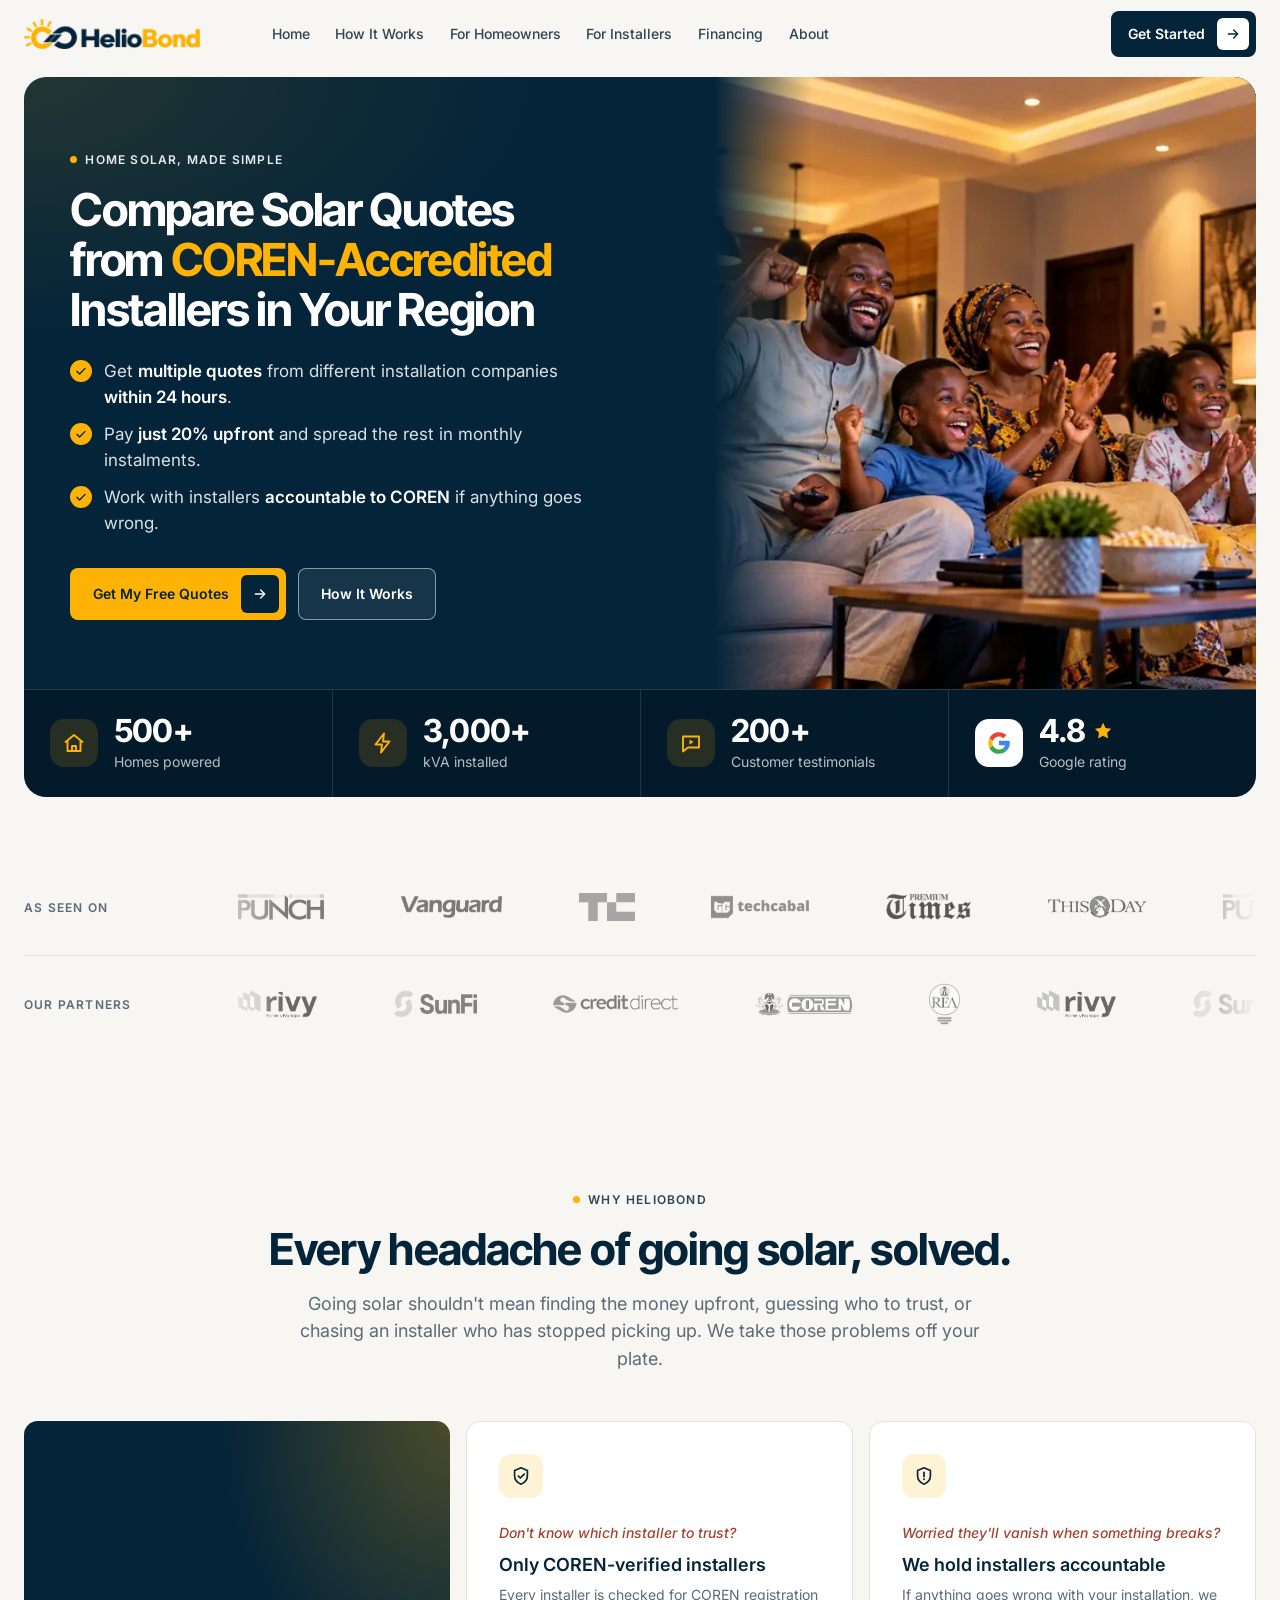
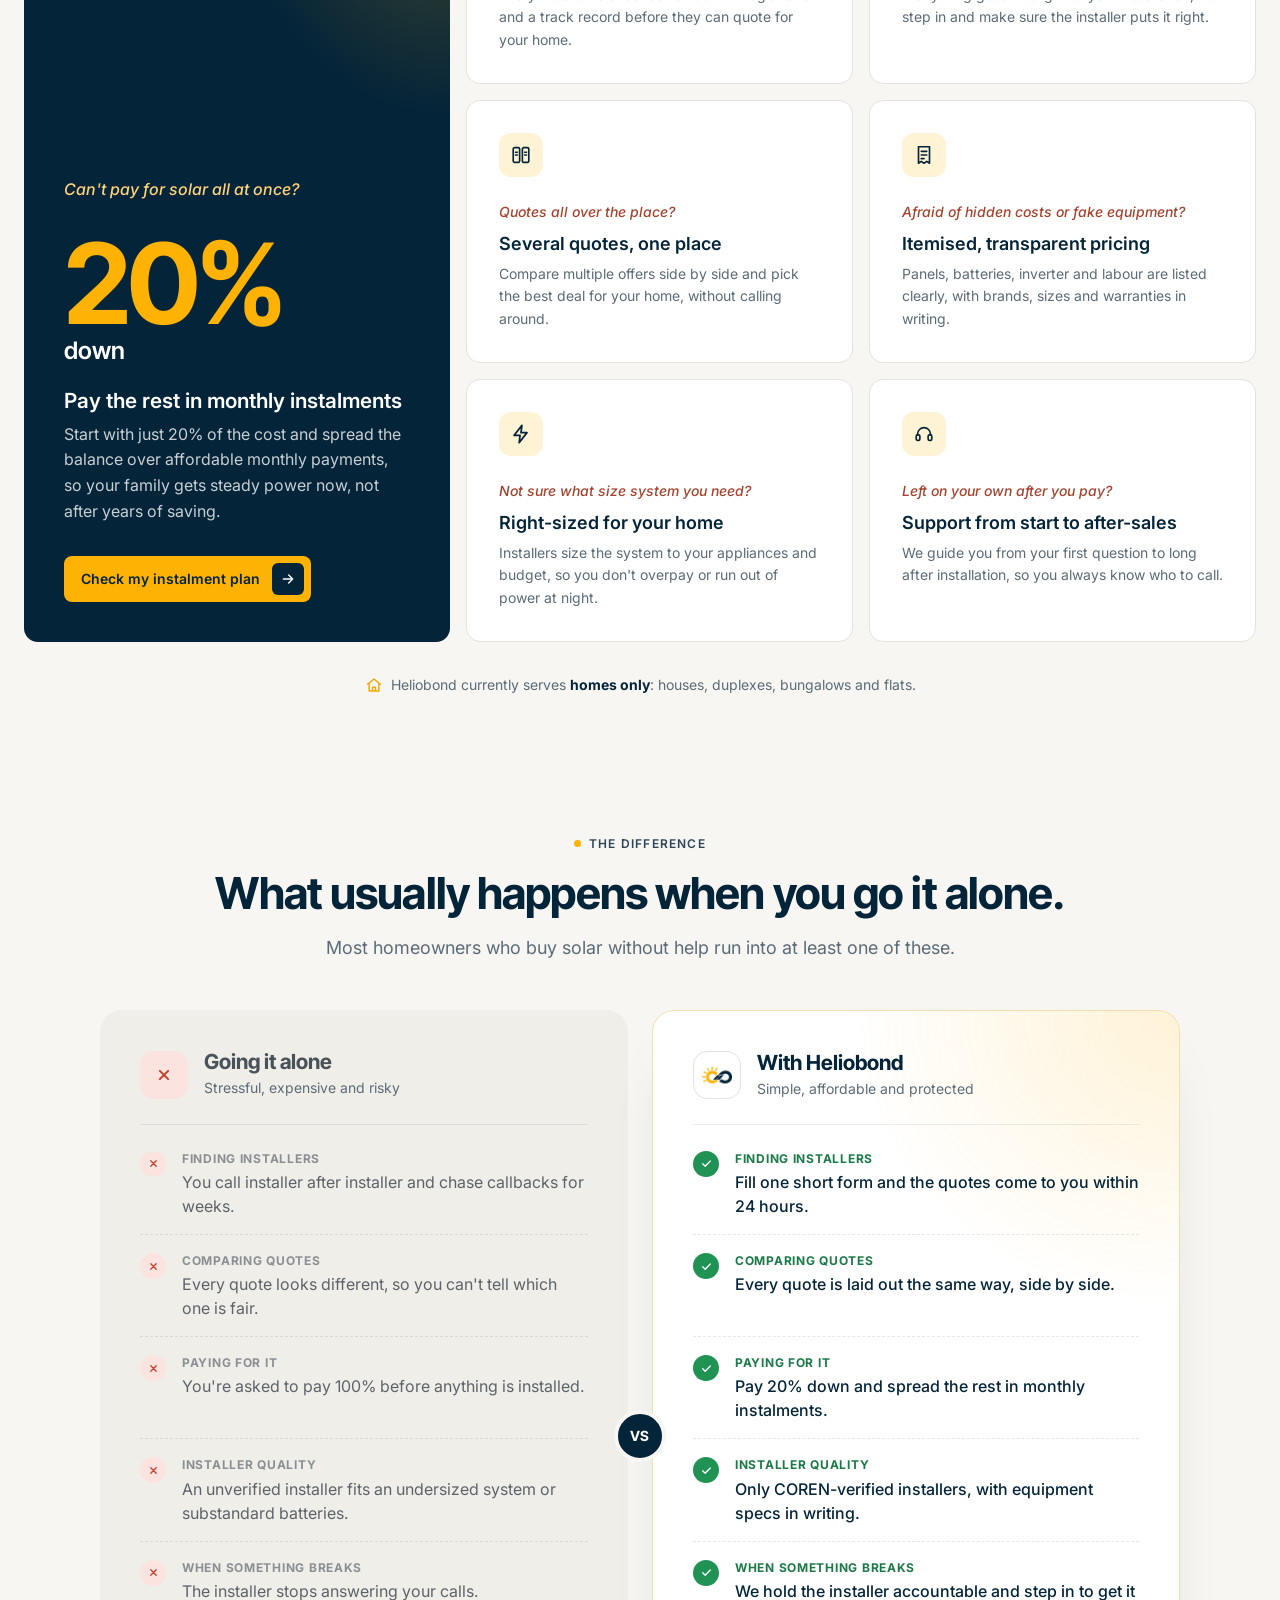
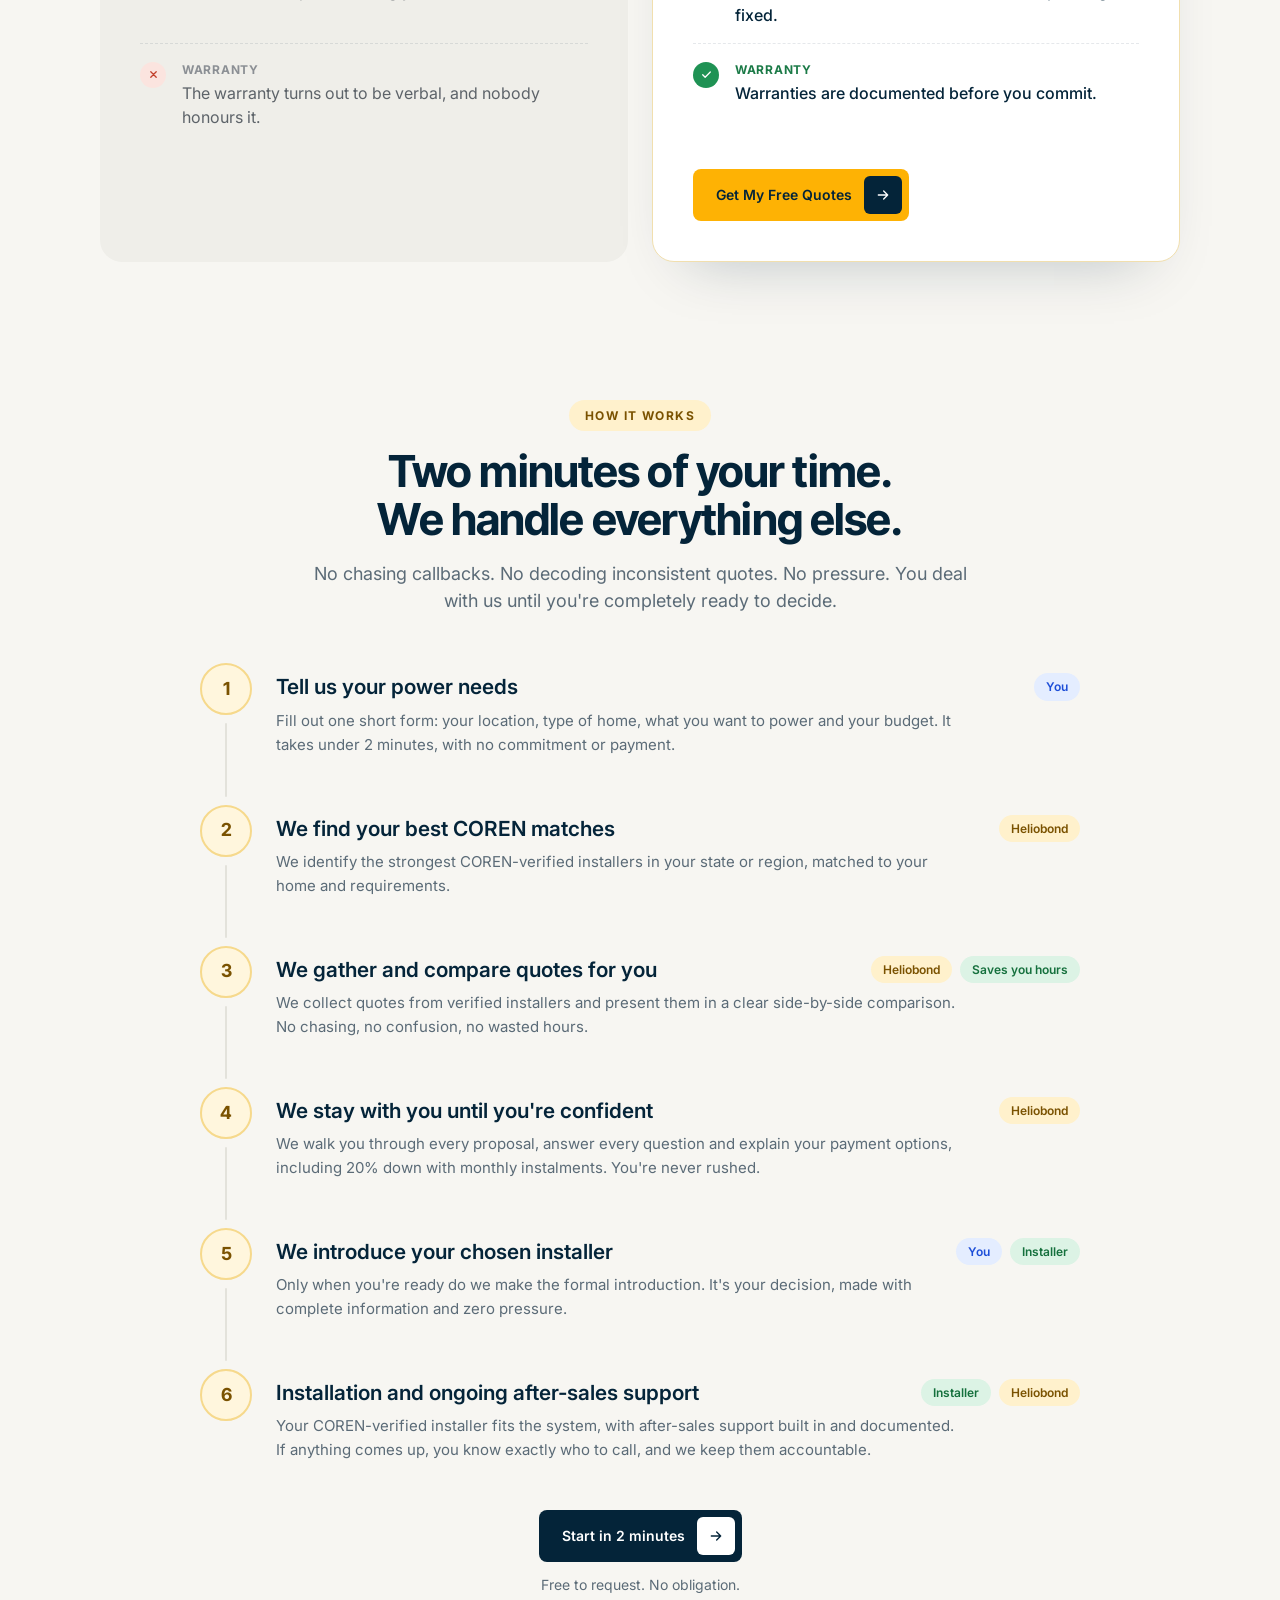
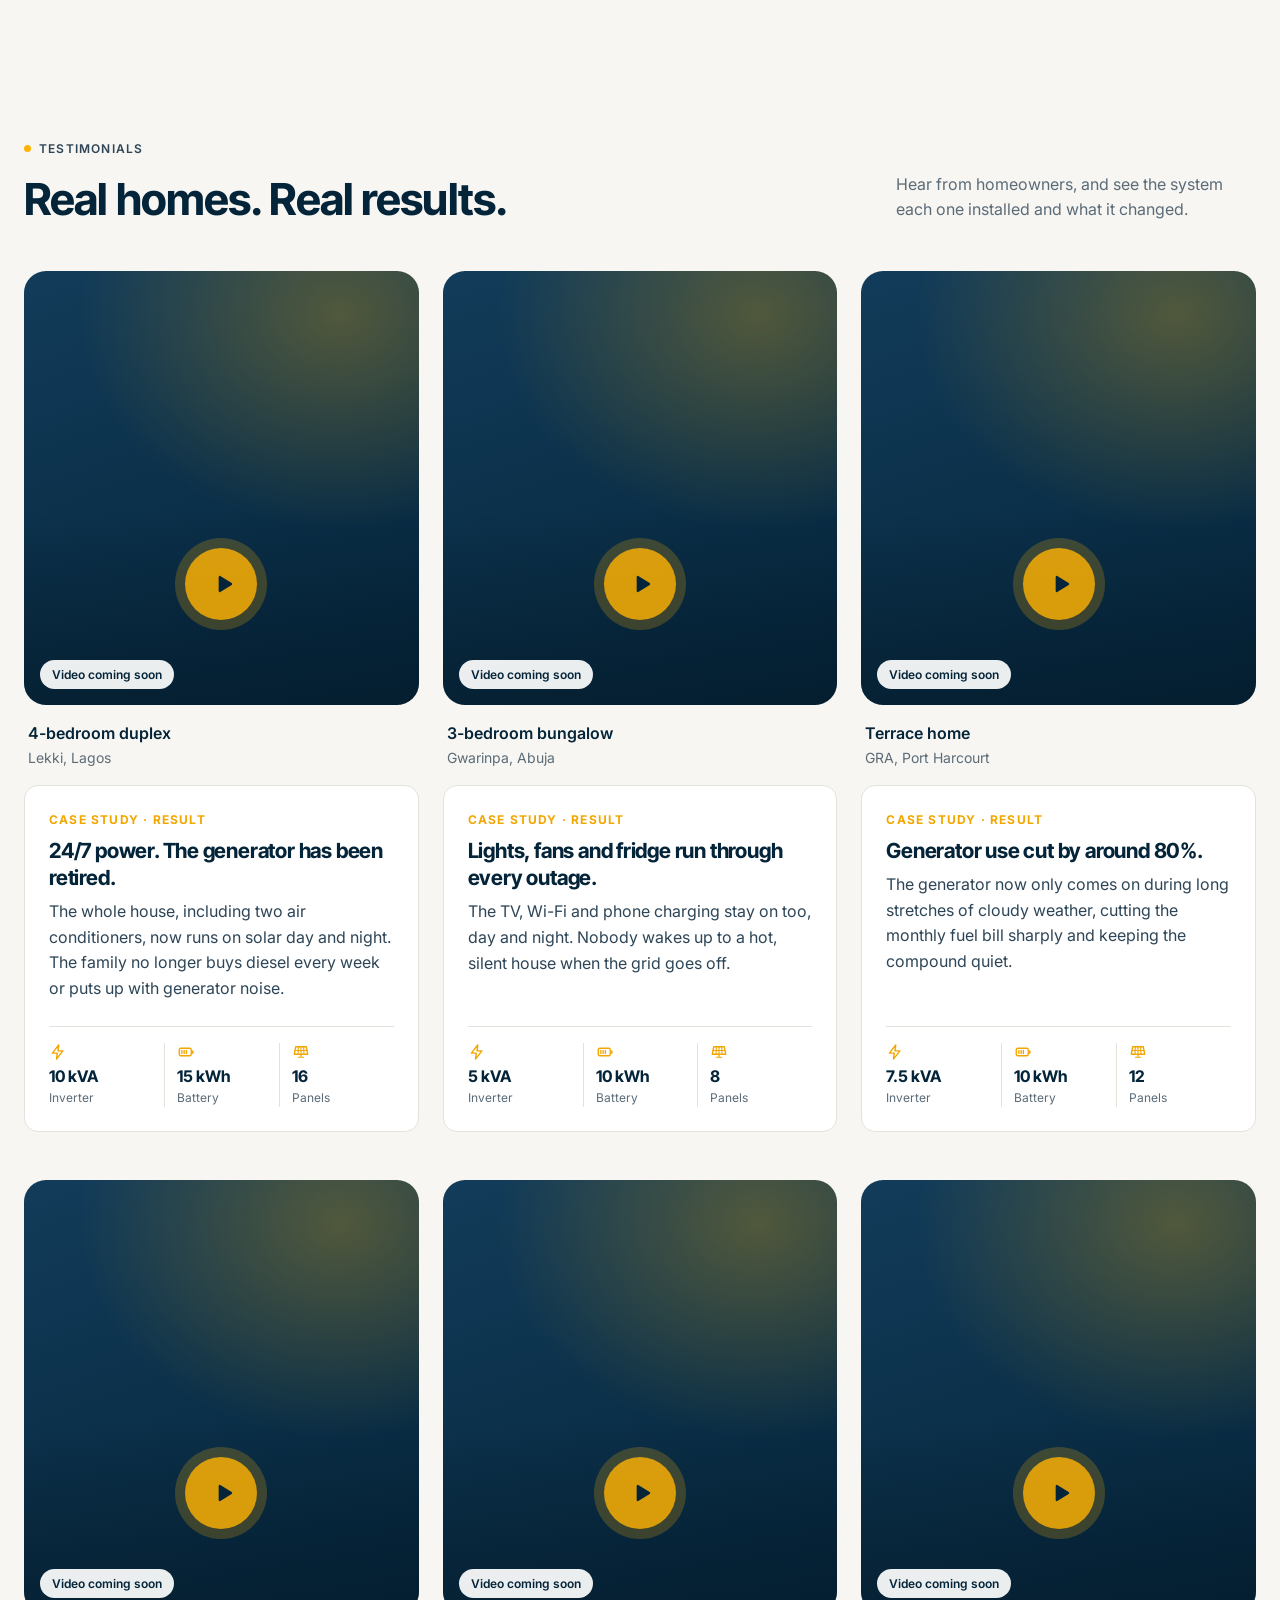
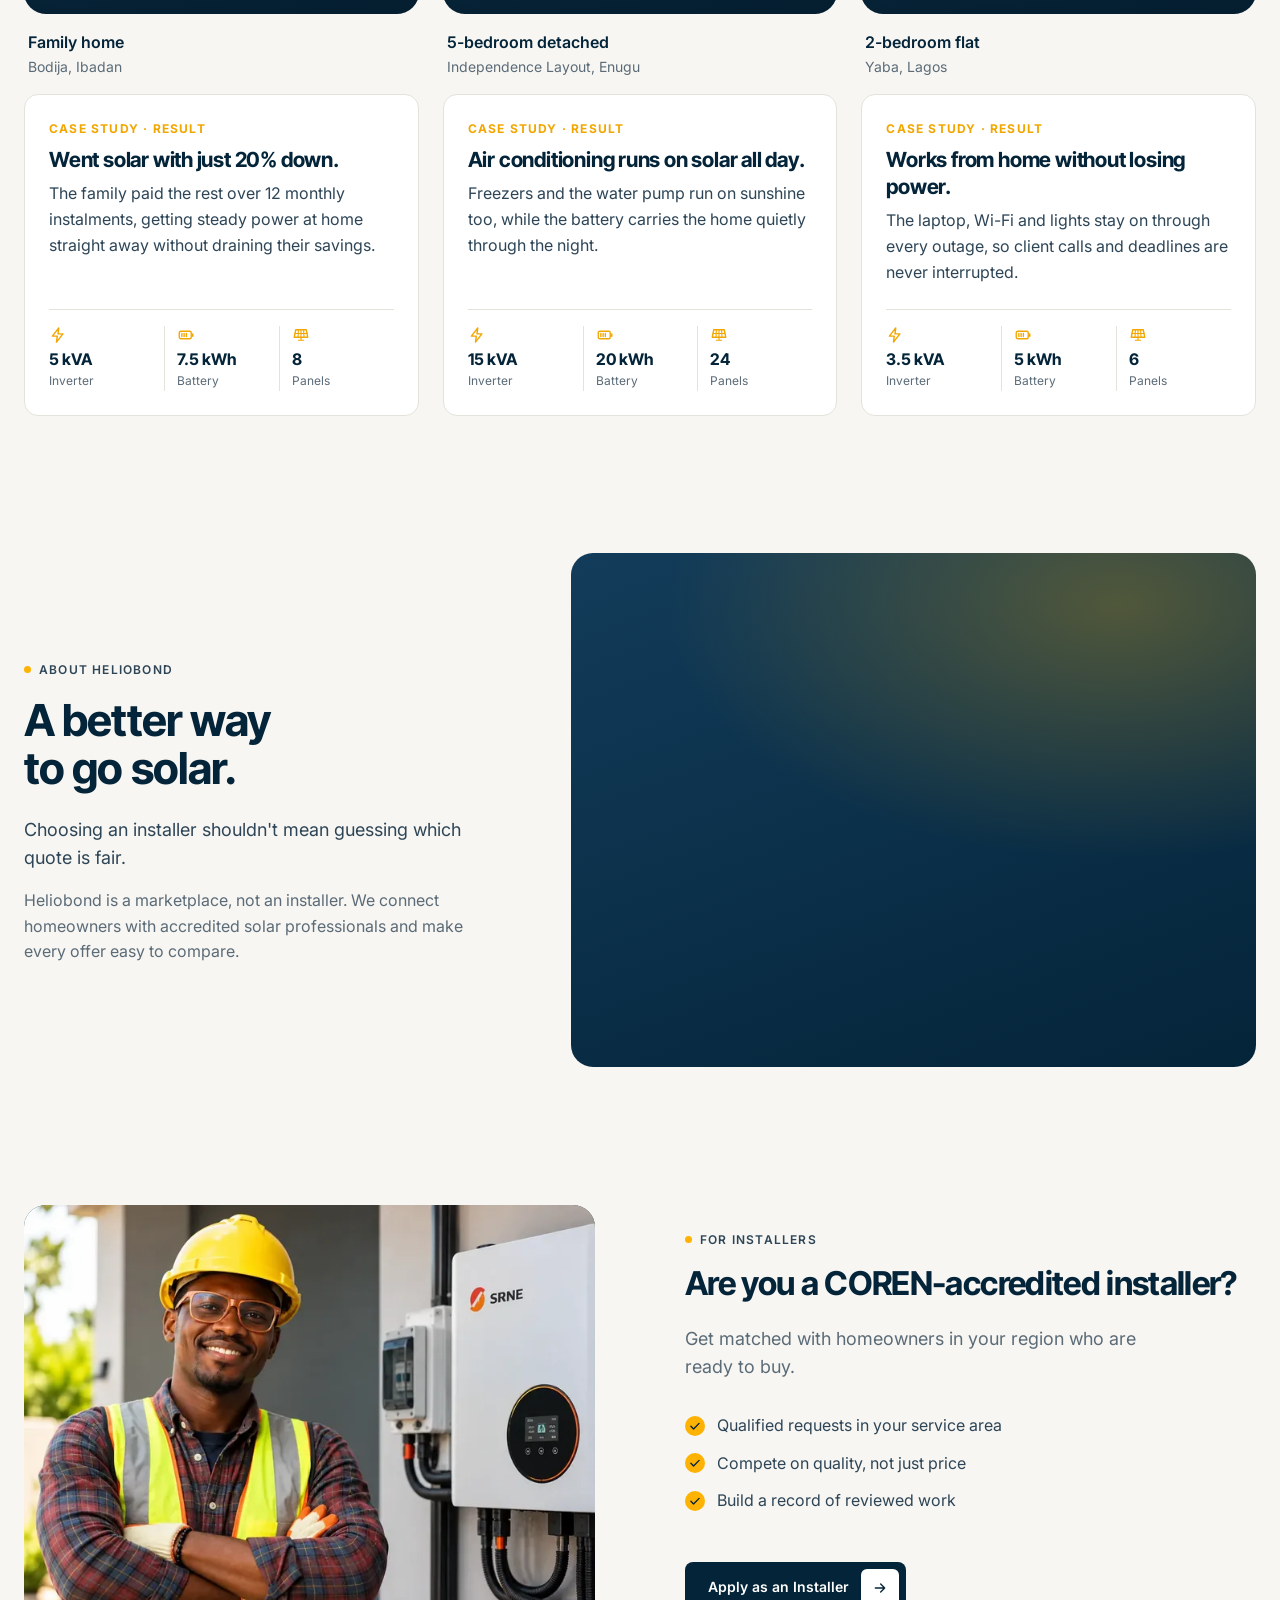
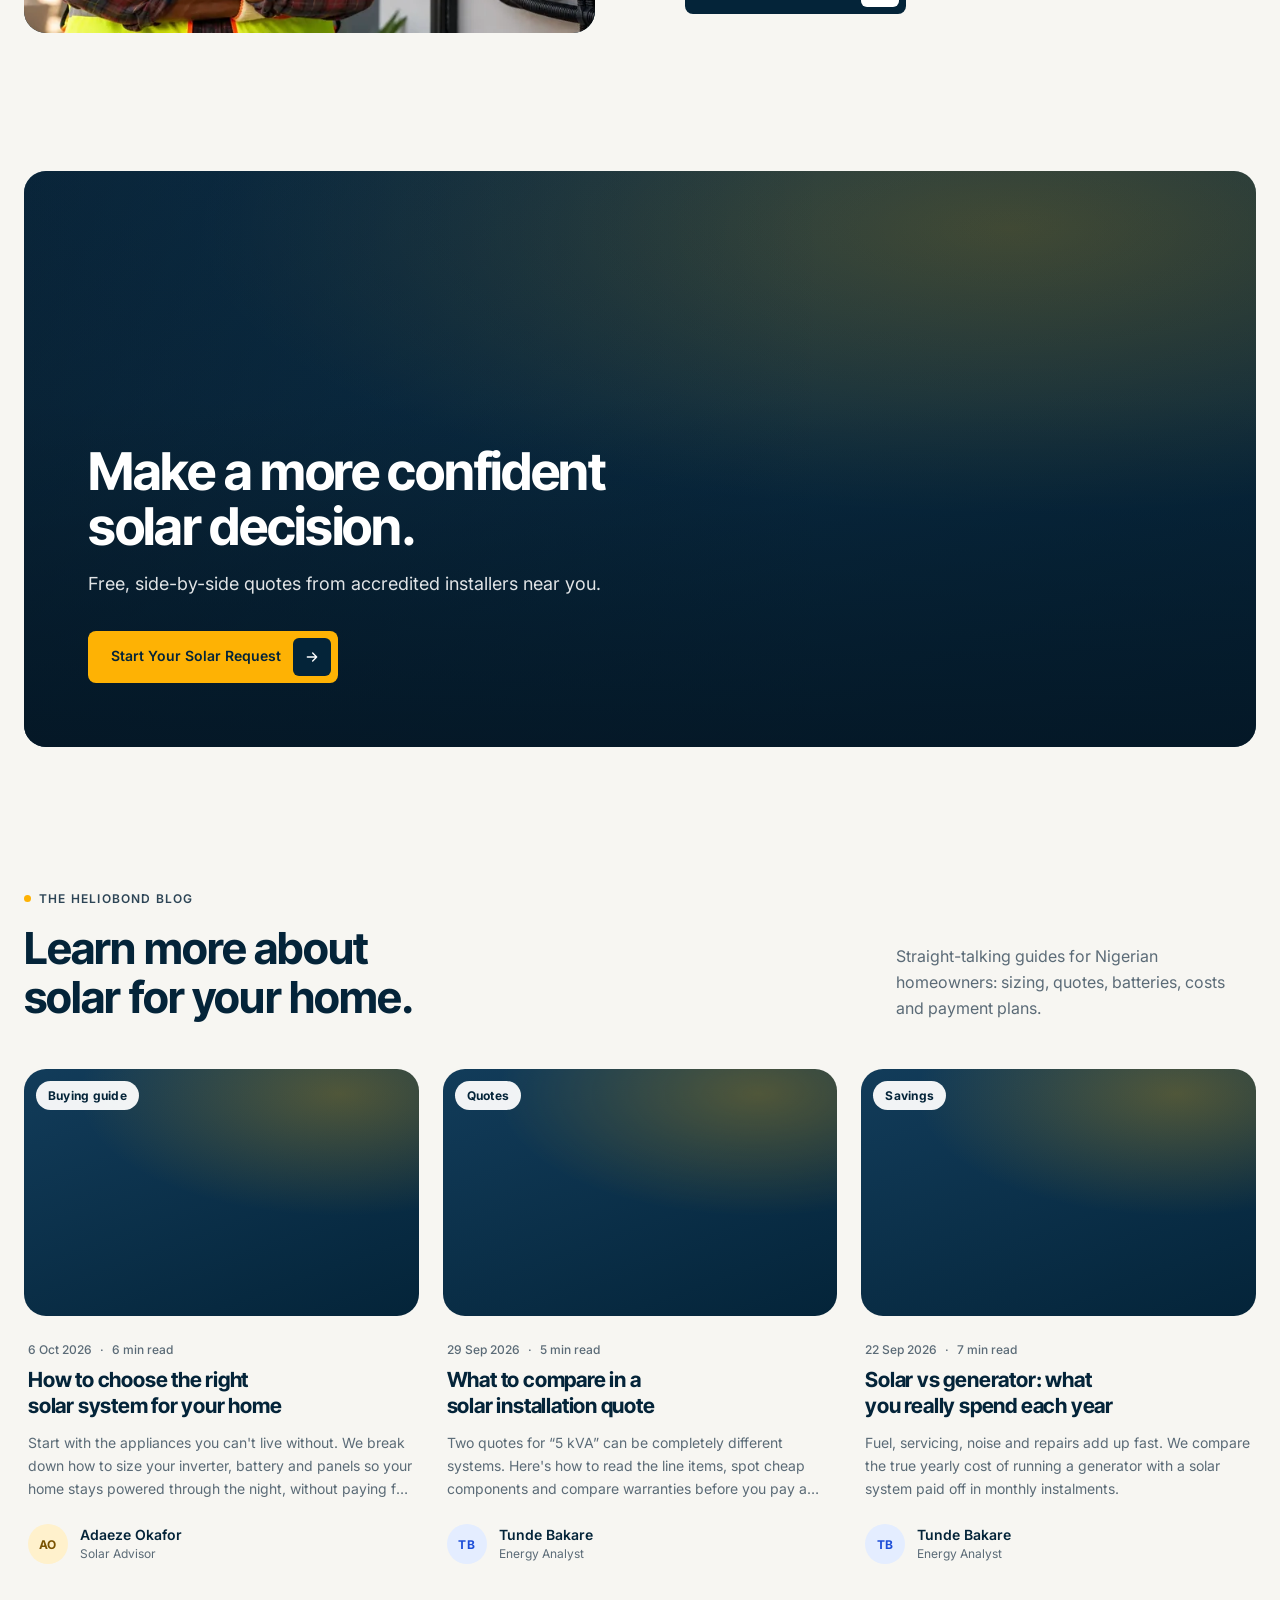
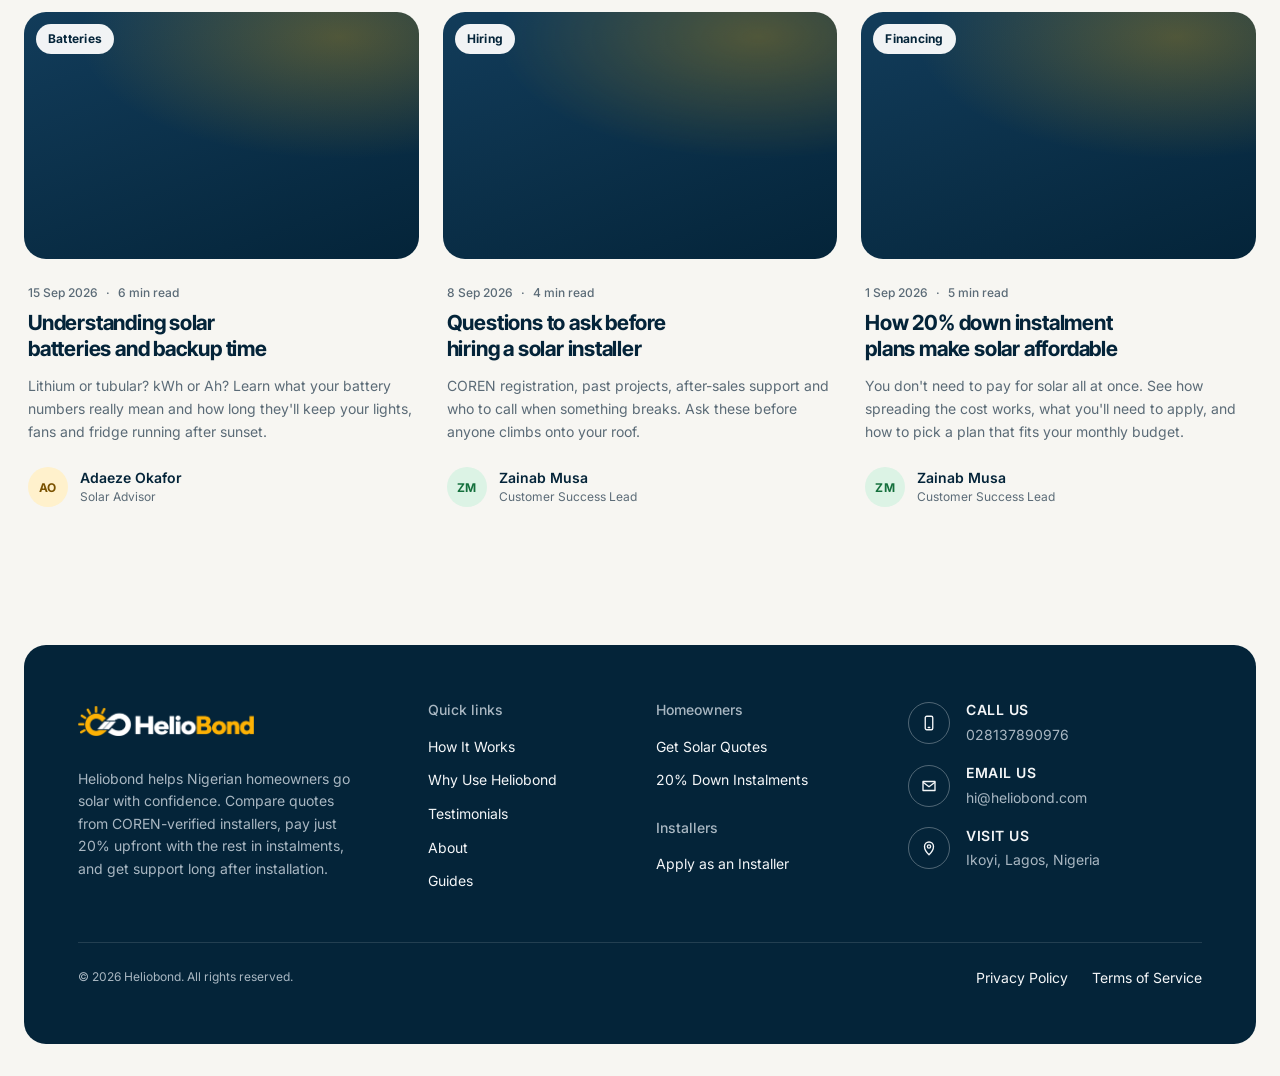
==== index.html @ 9603175a "Add tracking IDs and an application tracking page - Each request gets a tracking ID (e.g. HB-7K2Q9M)" ====
<!doctype html>
<html lang="en-NG" class="no-js">
<head>
  <meta charset="utf-8">
  <meta name="viewport" content="width=device-width, initial-scale=1">
  <title>Heliobond — Compare Solar Quotes from COREN-Accredited Installers</title>
  <meta name="description" content="Get multiple solar quotes from COREN-accredited installers within 24 hours, pay just 20% upfront with the rest in instalments, and work with installers accountable to COREN.">
  <meta name="theme-color" content="#042439">
  <link rel="icon" href="assets/img/heliobond-mark.png?v=202610120003" type="image/png">

  <link rel="preconnect" href="https://fonts.googleapis.com">
  <link rel="preconnect" href="https://fonts.gstatic.com" crossorigin>
  <link rel="preconnect" href="https://images.unsplash.com" crossorigin>
  <link rel="stylesheet" href="https://fonts.googleapis.com/css2?family=Inter+Tight:wght@500;600;700&family=Inter:wght@400;500;600&display=swap">
  <link rel="stylesheet" href="assets/css/styles.css?v=202610120003">

  <script>document.documentElement.classList.replace('no-js', 'js');</script>
  <script src="assets/js/main.js?v=202610120003" defer></script>
</head>
<body>
  <!-- Icon sprite -->
  <svg width="0" height="0" class="visually-hidden" aria-hidden="true" focusable="false">
    <symbol id="i-arrow" viewBox="0 0 24 24"><path d="M5 12h14M13 6l6 6-6 6" fill="none" stroke="currentColor" stroke-width="2" stroke-linecap="round" stroke-linejoin="round"/></symbol>
    <symbol id="i-check" viewBox="0 0 24 24"><path d="m5 12.5 4.5 4.5L19 7.5" fill="none" stroke="currentColor" stroke-width="2.4" stroke-linecap="round" stroke-linejoin="round"/></symbol>
    <symbol id="i-play" viewBox="0 0 24 24"><path d="M8 5.5v13a1 1 0 0 0 1.5.86l10.5-6.5a1 1 0 0 0 0-1.72L9.5 4.64A1 1 0 0 0 8 5.5Z" fill="currentColor"/></symbol>
    <symbol id="i-star" viewBox="0 0 24 24"><path d="m12 3 2.7 5.6 6.1.9-4.4 4.3 1 6.1L12 17l-5.4 2.9 1-6.1L3.2 9.5l6.1-.9z" fill="currentColor"/></symbol>
    <symbol id="i-badge" viewBox="0 0 24 24"><path d="M12 3 5 6v5.5c0 4.3 3 8 7 9.5 4-1.5 7-5.2 7-9.5V6l-7-3Z" fill="none" stroke="currentColor" stroke-width="1.8" stroke-linejoin="round"/><path d="m9 12 2.2 2.2L15.5 10" fill="none" stroke="currentColor" stroke-width="1.8" stroke-linecap="round" stroke-linejoin="round"/></symbol>
    <symbol id="i-compare" viewBox="0 0 24 24"><rect x="3.5" y="4" width="7" height="16" rx="1.5" fill="none" stroke="currentColor" stroke-width="1.8"/><rect x="13.5" y="4" width="7" height="16" rx="1.5" fill="none" stroke="currentColor" stroke-width="1.8"/><path d="M6 9h2M6 12h2M16 9h2M16 12h2" stroke="currentColor" stroke-width="1.8" stroke-linecap="round"/></symbol>
    <symbol id="i-wallet" viewBox="0 0 24 24"><path d="M4 7.5A2.5 2.5 0 0 1 6.5 5H18v3" fill="none" stroke="currentColor" stroke-width="1.8" stroke-linejoin="round"/><rect x="4" y="8" width="16" height="11" rx="2" fill="none" stroke="currentColor" stroke-width="1.8"/><circle cx="16" cy="13.5" r="1.3" fill="currentColor"/></symbol>
    <symbol id="i-support" viewBox="0 0 24 24"><path d="M5 13v-1a7 7 0 0 1 14 0v1" fill="none" stroke="currentColor" stroke-width="1.8" stroke-linecap="round"/><rect x="3.5" y="13" width="4" height="6" rx="1.5" fill="none" stroke="currentColor" stroke-width="1.8"/><rect x="16.5" y="13" width="4" height="6" rx="1.5" fill="none" stroke="currentColor" stroke-width="1.8"/></symbol>
    <symbol id="i-x" viewBox="0 0 24 24"><path d="M7 7l10 10M17 7 7 17" fill="none" stroke="currentColor" stroke-width="2.4" stroke-linecap="round"/></symbol>
    <symbol id="i-shield-alert" viewBox="0 0 24 24"><path d="M12 3 5 6v5.5c0 4.3 3 8 7 9.5 4-1.5 7-5.2 7-9.5V6l-7-3Z" fill="none" stroke="currentColor" stroke-width="1.8" stroke-linejoin="round"/><path d="M12 8v4.5" stroke="currentColor" stroke-width="1.9" stroke-linecap="round"/><circle cx="12" cy="15.6" r="1.1" fill="currentColor"/></symbol>
    <symbol id="i-receipt" viewBox="0 0 24 24"><path d="M6 3h12v18l-3-2-3 2-3-2-3 2z" fill="none" stroke="currentColor" stroke-width="1.8" stroke-linejoin="round"/><path d="M9 8h6M9 12h6M9 16h3" stroke="currentColor" stroke-width="1.8" stroke-linecap="round"/></symbol>
    <symbol id="i-battery" viewBox="0 0 24 24"><rect x="3" y="7" width="16" height="10" rx="2" fill="none" stroke="currentColor" stroke-width="1.8"/><path d="M21 10.5v3" stroke="currentColor" stroke-width="2" stroke-linecap="round"/><path d="M6.5 10v4M9.5 10v4M12.5 10v4" stroke="currentColor" stroke-width="1.8" stroke-linecap="round"/></symbol>
    <symbol id="i-panel" viewBox="0 0 24 24"><path d="M5 5h14l2 10H3z" fill="none" stroke="currentColor" stroke-width="1.8" stroke-linejoin="round"/><path d="M12 5v10M4 10h16M8.5 5 8 15M15.5 5l.5 10M12 15v4M8.5 19h7" fill="none" stroke="currentColor" stroke-width="1.5" stroke-linecap="round"/></symbol>
    <symbol id="i-calendar" viewBox="0 0 24 24"><rect x="4" y="5.5" width="16" height="14" rx="2" fill="none" stroke="currentColor" stroke-width="1.8"/><path d="M4 10h16M8.5 3.5v4M15.5 3.5v4" stroke="currentColor" stroke-width="1.8" stroke-linecap="round"/></symbol>
    <symbol id="i-handshake" viewBox="0 0 24 24"><path d="m3 11 4-4 4 2 3-2 7 5-4 4M3 11l5 6 2-1 2 2 2-1 2 1 1-2M11 9l-3 3 2 1.5 3-2" fill="none" stroke="currentColor" stroke-width="1.8" stroke-linecap="round" stroke-linejoin="round"/></symbol>
    <symbol id="i-shield" viewBox="0 0 24 24"><path d="M12 3 5 6v5.5c0 4.3 3 8 7 9.5 4-1.5 7-5.2 7-9.5V6l-7-3Z" fill="none" stroke="currentColor" stroke-width="1.8" stroke-linejoin="round"/><path d="m9 12 2.2 2.2L15.5 10" fill="none" stroke="currentColor" stroke-width="1.8" stroke-linecap="round" stroke-linejoin="round"/></symbol>
    <symbol id="i-house" viewBox="0 0 24 24"><path d="M3.5 11 12 4l8.5 7" fill="none" stroke="currentColor" stroke-width="1.9" stroke-linecap="round" stroke-linejoin="round"/><path d="M5.5 9.5V20h13V9.5" fill="none" stroke="currentColor" stroke-width="1.9" stroke-linejoin="round"/><path d="M10 20v-5h4v5" fill="none" stroke="currentColor" stroke-width="1.9" stroke-linejoin="round"/></symbol>
    <symbol id="i-bolt" viewBox="0 0 24 24"><path d="M13 2.5 4.5 13.5H11l-1 8 8.5-11H12z" fill="none" stroke="currentColor" stroke-width="1.9" stroke-linejoin="round"/></symbol>
    <symbol id="i-video-chat" viewBox="0 0 24 24"><path d="M4 5.5h16v11H9l-5 4z" fill="none" stroke="currentColor" stroke-width="1.9" stroke-linejoin="round"/><path d="M10.5 8.5v5l4-2.5z" fill="currentColor"/></symbol>
    <symbol id="i-google" viewBox="0 0 48 48"><path fill="#4285F4" d="M43.6 20.1H42V20H24v8h11.3a12 12 0 0 1-4.1 5.6l6.2 5.2C37 39.2 44 34 44 24c0-1.3-.1-2.7-.4-3.9z"/><path fill="#34A853" d="M24 44c5.2 0 9.9-2 13.4-5.2l-6.2-5.2A12 12 0 0 1 24 36c-5.2 0-9.6-3.3-11.3-7.9l-6.5 5C9.5 39.6 16.2 44 24 44z"/><path fill="#FBBC05" d="M12.7 28.1A12 12 0 0 1 12 24c0-1.4.2-2.8.7-4.1l-6.4-5.2A20 20 0 0 0 4 24c0 3.2.8 6.3 2.2 9z"/><path fill="#EA4335" d="M24 12c3.1 0 5.8 1.2 8 3l5.6-5.6A20 20 0 0 0 6.3 14.7l6.5 5.2C14.4 15.3 18.8 12 24 12z"/></symbol>
    <symbol id="i-mail" viewBox="0 0 24 24"><path d="M4 6h16v12H4z" fill="none" stroke="currentColor" stroke-width="1.8" stroke-linejoin="round"/><path d="m4 7 8 6 8-6" fill="none" stroke="currentColor" stroke-width="1.8" stroke-linejoin="round"/></symbol>
    <symbol id="i-phone" viewBox="0 0 24 24"><rect x="7" y="3" width="10" height="18" rx="2" fill="none" stroke="currentColor" stroke-width="1.8"/><path d="M11 18h2" stroke="currentColor" stroke-width="1.8" stroke-linecap="round"/></symbol>
    <symbol id="i-pin" viewBox="0 0 24 24"><path d="M12 21s-6-5.5-6-11a6 6 0 0 1 12 0c0 5.5-6 11-6 11Z" fill="none" stroke="currentColor" stroke-width="1.8" stroke-linejoin="round"/><circle cx="12" cy="10" r="2.2" fill="none" stroke="currentColor" stroke-width="1.8"/></symbol>
  </svg>

  <a class="skip-link" href="#main">Skip to content</a>

  <!-- ============ Header ============ -->
  <header class="site-header">
    <div class="container site-header__inner">
      <a class="brand" href="#top">
        <img src="assets/img/heliobond-logo.png?v=202610120003" alt="Heliobond" width="720" height="123">
      </a>

      <button class="nav-toggle" type="button" aria-expanded="false" aria-controls="site-nav">
        <span class="nav-toggle__bars" aria-hidden="true"><span></span><span></span><span></span></span>
        <span class="visually-hidden">Menu</span>
      </button>

      <nav class="site-nav" id="site-nav" aria-label="Primary">
        <ul class="site-nav__list">
          <li><a href="#top"><span>Home</span><svg class="site-nav__arrow" aria-hidden="true"><use href="#i-arrow"/></svg></a></li>
          <li><a href="#how-it-works"><span>How It Works</span><svg class="site-nav__arrow" aria-hidden="true"><use href="#i-arrow"/></svg></a></li>
          <li><a href="#homeowners"><span>For Homeowners</span><svg class="site-nav__arrow" aria-hidden="true"><use href="#i-arrow"/></svg></a></li>
          <li><a href="#installers"><span>For Installers</span><svg class="site-nav__arrow" aria-hidden="true"><use href="#i-arrow"/></svg></a></li>
          <li><a href="#financing"><span>Financing</span><svg class="site-nav__arrow" aria-hidden="true"><use href="#i-arrow"/></svg></a></li>
          <li><a href="#about"><span>About</span><svg class="site-nav__arrow" aria-hidden="true"><use href="#i-arrow"/></svg></a></li>
        </ul>
        <div class="site-nav__actions">
          <a class="btn btn--dark btn--sm site-nav__cta" href="get-quotes.html">
            <span class="site-nav__cta-desktop">Get Started</span>
            <span class="site-nav__cta-mobile">Get My Free Quotes</span>
            <span class="btn__icon" aria-hidden="true"><svg><use href="#i-arrow"/></svg></span>
          </a>
          <p class="site-nav__note">Free quotes from <span class="nowrap">COREN-accredited</span> installers</p>
        </div>
      </nav>
    </div>
  </header>

  <main id="main">
    <!-- ============ Hero ============ -->
    <section class="hero" id="top" aria-labelledby="hero-title">
      <div class="container">
        <div class="hero__frame">
          <div class="media hero__media">
            <img
              src="assets/img/hero-family.webp"
              srcset="assets/img/hero-family-800.webp 800w, assets/img/hero-family.webp 1200w"
              sizes="(min-width: 961px) 55vw, 100vw"
              width="1200" height="800"
              alt="A Nigerian family cheering together in their brightly lit living room"
              fetchpriority="high">
          </div>

          <div class="hero__content">
            <p class="eyebrow eyebrow--light">Home solar, made simple</p>
            <h1 class="hero__title" id="hero-title"><span class="hero__line">Compare Solar Quotes</span> <span class="hero__line">from <span class="hl nowrap">COREN-Accredited</span></span> <span class="hero__line">Installers in Your Region</span></h1>
            <ul class="hero__points">
              <li><svg aria-hidden="true"><use href="#i-check"/></svg><span>Get <strong>multiple quotes</strong> from different installation companies <strong>within 24 hours</strong>.</span></li>
              <li><svg aria-hidden="true"><use href="#i-check"/></svg><span>Pay <strong>just 20% upfront</strong> and spread the rest in monthly instalments.</span></li>
              <li><svg aria-hidden="true"><use href="#i-check"/></svg><span>Work with installers <strong>accountable to COREN</strong> if anything goes wrong.</span></li>
            </ul>
            <div class="btn-row">
              <a class="btn btn--accent" href="get-quotes.html">
                Get My Free Quotes
                <span class="btn__icon" aria-hidden="true"><svg><use href="#i-arrow"/></svg></span>
              </a>
              <a class="btn btn--ghost-light" href="#how-it-works">How It Works</a>
            </div>
          </div>

          <!--
            TRUST STATS — sample figures. Confirm each one against your records
            before going live, and keep them updated.
          -->
          <ul class="hero__stats">
            <li class="hero-stat">
              <span class="hero-stat__icon" aria-hidden="true"><svg><use href="#i-house"/></svg></span>
              <p><strong class="hero-stat__num">500+</strong><span class="hero-stat__label">Homes powered</span></p>
            </li>
            <li class="hero-stat">
              <span class="hero-stat__icon" aria-hidden="true"><svg><use href="#i-bolt"/></svg></span>
              <p><strong class="hero-stat__num">3,000+</strong><span class="hero-stat__label">kVA installed</span></p>
            </li>
            <li class="hero-stat">
              <span class="hero-stat__icon" aria-hidden="true"><svg><use href="#i-video-chat"/></svg></span>
              <p><strong class="hero-stat__num">200+</strong><span class="hero-stat__label">Customer testimonials</span></p>
            </li>
            <li class="hero-stat">
              <span class="hero-stat__icon hero-stat__icon--google" aria-hidden="true"><svg><use href="#i-google"/></svg></span>
              <p><strong class="hero-stat__num">4.8 <svg class="hero-stat__star" aria-hidden="true"><use href="#i-star"/></svg></strong><span class="hero-stat__label">Google rating</span></p>
            </li>
          </ul>
        </div>
      </div>
    </section>

    <!-- ============ As seen on / Partners ============ -->
    <!--
      LOGOS: each item loads assets/img/logos/<name>.png (e.g. punch.png, vanguard.png,
      techcrunch.png, techcabal.png, premium-times.png, thisday.png, rivy.png, sunfi.png,
      creditdirect.png, coren.png, rea.png). Until a file exists, its name shows as text.
      Use transparent PNGs about 80px tall. The strips scroll automatically (main.js);
      they pause on hover and stay still for visitors who prefer reduced motion.
      Only list outlets that have covered Heliobond and organisations you formally partner with.
    -->
    <section class="logos" aria-label="Press and partners">
      <div class="container">
        <div class="logo-strip">
          <h2 class="logo-strip__title">As seen on</h2>
          <div class="logo-strip__viewport">
            <ul class="logo-strip__list">
              <li class="logo-strip__item">
                <img class="logo-strip__img" src="assets/img/logos/punch.png" alt="Punch" loading="lazy" decoding="async">
                <span class="wordmark wordmark--serif-heavy" aria-hidden="true">PUNCH</span>
              </li>
              <li class="logo-strip__item">
                <img class="logo-strip__img" src="assets/img/logos/vanguard.png" alt="Vanguard" loading="lazy" decoding="async">
                <span class="wordmark wordmark--serif-italic" aria-hidden="true">Vanguard</span>
              </li>
              <li class="logo-strip__item">
                <img class="logo-strip__img" src="assets/img/logos/techcrunch.png" alt="TechCrunch" loading="lazy" decoding="async">
                <span class="wordmark wordmark--sans-heavy" aria-hidden="true">TechCrunch</span>
              </li>
              <li class="logo-strip__item">
                <img class="logo-strip__img" src="assets/img/logos/techcabal.png" alt="TechCabal" loading="lazy" decoding="async">
                <span class="wordmark wordmark--sans" aria-hidden="true">TechCabal</span>
              </li>
              <li class="logo-strip__item">
                <img class="logo-strip__img" src="assets/img/logos/premium-times.png" alt="Premium Times" loading="lazy" decoding="async">
                <span class="wordmark wordmark--serif" aria-hidden="true">PREMIUM TIMES</span>
              </li>
              <li class="logo-strip__item">
                <img class="logo-strip__img" src="assets/img/logos/thisday.png" alt="ThisDay Live" loading="lazy" decoding="async">
                <span class="wordmark wordmark--serif-heavy" aria-hidden="true">THISDAY LIVE</span>
              </li>
            </ul>
          </div>
        </div>
        <div class="logo-strip logo-strip--reverse" id="partners">
          <h2 class="logo-strip__title">Our partners</h2>
          <div class="logo-strip__viewport">
            <ul class="logo-strip__list">
              <li class="logo-strip__item">
                <img class="logo-strip__img" src="assets/img/logos/rivy.png" alt="Rivy" loading="lazy" decoding="async">
                <span class="wordmark wordmark--sans-heavy" aria-hidden="true">Rivy</span>
              </li>
              <li class="logo-strip__item">
                <img class="logo-strip__img" src="assets/img/logos/sunfi.png" alt="SunFi" loading="lazy" decoding="async">
                <span class="wordmark wordmark--sans" aria-hidden="true">SunFi</span>
              </li>
              <li class="logo-strip__item">
                <img class="logo-strip__img" src="assets/img/logos/creditdirect.png" alt="CreditDirect" loading="lazy" decoding="async">
                <span class="wordmark wordmark--sans-heavy" aria-hidden="true">CreditDirect</span>
              </li>
              <li class="logo-strip__item">
                <img class="logo-strip__img" src="assets/img/logos/coren.png" alt="COREN" loading="lazy" decoding="async">
                <span class="wordmark wordmark--serif-heavy" aria-hidden="true">COREN</span>
              </li>
              <li class="logo-strip__item">
                <img class="logo-strip__img" src="assets/img/logos/rea.png" alt="Rural Electrification Agency" loading="lazy" decoding="async">
                <span class="wordmark wordmark--sans-heavy" aria-hidden="true">REA</span>
              </li>
            </ul>
          </div>
        </div>
      </div>
    </section>

    <!-- ============ Why Heliobond ============ -->
    <section class="section why" id="homeowners" aria-labelledby="why-title">
      <div class="container">
        <div class="section-head section-head--center">
          <p class="eyebrow">Why Heliobond</p>
          <h2 class="h2" id="why-title">Every headache of going solar, solved.</h2>
          <p class="lead text-muted">Going solar shouldn't mean finding the money upfront, guessing who to trust, or chasing an installer who has stopped picking up. We take those problems off your plate.</p>
        </div>

        <ul class="pain-grid">
          <li class="pain-card pain-card--feature" id="financing">
            <p class="pain-card__problem">Can't pay for solar all at once?</p>
            <p class="pain-card__big"><span>20%</span> down</p>
            <h3 class="pain-card__title">Pay the rest in monthly instalments</h3>
            <p class="pain-card__text">Start with just 20% of the cost and spread the balance over affordable monthly payments, so your family gets steady power now, not after years of saving.</p>
            <a class="btn btn--accent btn--sm" href="get-quotes.html">
              Check my instalment plan
              <span class="btn__icon" aria-hidden="true"><svg><use href="#i-arrow"/></svg></span>
            </a>
          </li>
          <li class="pain-card">
            <span class="pain-card__icon" aria-hidden="true"><svg><use href="#i-badge"/></svg></span>
            <p class="pain-card__problem">Don't know which installer to trust?</p>
            <h3 class="pain-card__title">Only COREN-verified installers</h3>
            <p class="pain-card__text">Every installer is checked for COREN registration and a track record before they can quote for your home.</p>
          </li>
          <li class="pain-card">
            <span class="pain-card__icon" aria-hidden="true"><svg><use href="#i-shield-alert"/></svg></span>
            <p class="pain-card__problem">Worried they'll vanish when something breaks?</p>
            <h3 class="pain-card__title">We hold installers accountable</h3>
            <p class="pain-card__text">If anything goes wrong with your installation, we step in and make sure the installer puts it right.</p>
          </li>
          <li class="pain-card">
            <span class="pain-card__icon" aria-hidden="true"><svg><use href="#i-compare"/></svg></span>
            <p class="pain-card__problem">Quotes all over the place?</p>
            <h3 class="pain-card__title">Several quotes, one place</h3>
            <p class="pain-card__text">Compare multiple offers side by side and pick the best deal for your home, without calling around.</p>
          </li>
          <li class="pain-card">
            <span class="pain-card__icon" aria-hidden="true"><svg><use href="#i-receipt"/></svg></span>
            <p class="pain-card__problem">Afraid of hidden costs or fake equipment?</p>
            <h3 class="pain-card__title">Itemised, transparent pricing</h3>
            <p class="pain-card__text">Panels, batteries, inverter and labour are listed clearly, with brands, sizes and warranties in writing.</p>
          </li>
          <li class="pain-card">
            <span class="pain-card__icon" aria-hidden="true"><svg><use href="#i-bolt"/></svg></span>
            <p class="pain-card__problem">Not sure what size system you need?</p>
            <h3 class="pain-card__title">Right-sized for your home</h3>
            <p class="pain-card__text">Installers size the system to your appliances and budget, so you don't overpay or run out of power at night.</p>
          </li>
          <li class="pain-card">
            <span class="pain-card__icon" aria-hidden="true"><svg><use href="#i-support"/></svg></span>
            <p class="pain-card__problem">Left on your own after you pay?</p>
            <h3 class="pain-card__title">Support from start to after-sales</h3>
            <p class="pain-card__text">We guide you from your first question to long after installation, so you always know who to call.</p>
          </li>
        </ul>

        <p class="homes-note">
          <svg aria-hidden="true"><use href="#i-house"/></svg>
          <span>Heliobond currently serves <strong>homes only</strong>: houses, duplexes, bungalows and flats.</span>
        </p>
      </div>
    </section>

    <!-- ============ Going it alone vs Heliobond ============ -->
    <section class="section alone" id="compare" aria-labelledby="alone-title">
      <div class="container">
        <div class="section-head section-head--center">
          <p class="eyebrow">The difference</p>
          <h2 class="h2" id="alone-title">What usually happens when you go it alone.</h2>
          <p class="lead text-muted">Most homeowners who buy solar without help run into at least one of these.</p>
        </div>

        <div class="vs2">
          <div class="vs2__card vs2__card--bad">
            <div class="vs2__head">
              <span class="vs2__icon vs2__icon--bad" aria-hidden="true"><svg><use href="#i-x"/></svg></span>
              <div>
                <h3 class="vs2__title">Going it alone</h3>
                <p class="vs2__sub">Stressful, expensive and risky</p>
              </div>
            </div>
            <ul class="vs2__list">
              <li class="vs2__item">
                <span class="vs2__mark" aria-hidden="true"><svg><use href="#i-x"/></svg></span>
                <span><span class="vs2__topic">Finding installers</span><span class="vs2__text">You call installer after installer and chase callbacks for weeks.</span></span>
              </li>
              <li class="vs2__item">
                <span class="vs2__mark" aria-hidden="true"><svg><use href="#i-x"/></svg></span>
                <span><span class="vs2__topic">Comparing quotes</span><span class="vs2__text">Every quote looks different, so you can't tell which one is fair.</span></span>
              </li>
              <li class="vs2__item">
                <span class="vs2__mark" aria-hidden="true"><svg><use href="#i-x"/></svg></span>
                <span><span class="vs2__topic">Paying for it</span><span class="vs2__text">You're asked to pay 100% before anything is installed.</span></span>
              </li>
              <li class="vs2__item">
                <span class="vs2__mark" aria-hidden="true"><svg><use href="#i-x"/></svg></span>
                <span><span class="vs2__topic">Installer quality</span><span class="vs2__text">An unverified installer fits an undersized system or substandard batteries.</span></span>
              </li>
              <li class="vs2__item">
                <span class="vs2__mark" aria-hidden="true"><svg><use href="#i-x"/></svg></span>
                <span><span class="vs2__topic">When something breaks</span><span class="vs2__text">The installer stops answering your calls.</span></span>
              </li>
              <li class="vs2__item">
                <span class="vs2__mark" aria-hidden="true"><svg><use href="#i-x"/></svg></span>
                <span><span class="vs2__topic">Warranty</span><span class="vs2__text">The warranty turns out to be verbal, and nobody honours it.</span></span>
              </li>
            </ul>
          </div>

          <span class="vs2__vs" aria-hidden="true">VS</span>

          <div class="vs2__card vs2__card--good">
            <div class="vs2__head">
              <span class="vs2__icon vs2__icon--good" aria-hidden="true"><img src="assets/img/heliobond-mark.png" alt="" width="28" height="28"></span>
              <div>
                <h3 class="vs2__title">With Heliobond</h3>
                <p class="vs2__sub">Simple, affordable and protected</p>
              </div>
            </div>
            <ul class="vs2__list">
              <li class="vs2__item">
                <span class="vs2__mark" aria-hidden="true"><svg><use href="#i-check"/></svg></span>
                <span><span class="vs2__topic">Finding installers</span><span class="vs2__text">Fill one short form and the quotes come to you within 24 hours.</span></span>
              </li>
              <li class="vs2__item">
                <span class="vs2__mark" aria-hidden="true"><svg><use href="#i-check"/></svg></span>
                <span><span class="vs2__topic">Comparing quotes</span><span class="vs2__text">Every quote is laid out the same way, side by side.</span></span>
              </li>
              <li class="vs2__item">
                <span class="vs2__mark" aria-hidden="true"><svg><use href="#i-check"/></svg></span>
                <span><span class="vs2__topic">Paying for it</span><span class="vs2__text">Pay 20% down and spread the rest in monthly instalments.</span></span>
              </li>
              <li class="vs2__item">
                <span class="vs2__mark" aria-hidden="true"><svg><use href="#i-check"/></svg></span>
                <span><span class="vs2__topic">Installer quality</span><span class="vs2__text">Only COREN-verified installers, with equipment specs in writing.</span></span>
              </li>
              <li class="vs2__item">
                <span class="vs2__mark" aria-hidden="true"><svg><use href="#i-check"/></svg></span>
                <span><span class="vs2__topic">When something breaks</span><span class="vs2__text">We hold the installer accountable and step in to get it fixed.</span></span>
              </li>
              <li class="vs2__item">
                <span class="vs2__mark" aria-hidden="true"><svg><use href="#i-check"/></svg></span>
                <span><span class="vs2__topic">Warranty</span><span class="vs2__text">Warranties are documented before you commit.</span></span>
              </li>
            </ul>
            <a class="btn btn--accent vs2__cta" href="get-quotes.html">
              Get My Free Quotes
              <span class="btn__icon" aria-hidden="true"><svg><use href="#i-arrow"/></svg></span>
            </a>
          </div>
        </div>
      </div>
    </section>

    <!-- ============ How it works ============ -->
    <section class="section steps" id="how-it-works" aria-labelledby="steps-title">
      <div class="container">
        <div class="section-head section-head--center">
          <p class="pill-label">How it works</p>
          <h2 class="h2 steps__title" id="steps-title">Two minutes of your time. We handle everything else.</h2>
          <p class="lead text-muted">No chasing callbacks. No decoding inconsistent quotes. No pressure. You deal with us until you're completely ready to decide.</p>
        </div>

        <ol class="timeline">
          <li class="timeline__step">
            <span class="timeline__num" aria-hidden="true">1</span>
            <div class="timeline__body">
              <div class="timeline__head">
                <h3 class="timeline__title">Tell us your power needs</h3>
                <ul class="timeline__tags" aria-label="Who does this">
                  <li class="tag-chip tag-chip--you">You</li>
                </ul>
              </div>
              <p>Fill out one short form: your location, type of home, what you want to power and your budget. It takes under 2 minutes, with no commitment or payment.</p>
            </div>
          </li>
          <li class="timeline__step">
            <span class="timeline__num" aria-hidden="true">2</span>
            <div class="timeline__body">
              <div class="timeline__head">
                <h3 class="timeline__title">We find your best COREN matches</h3>
                <ul class="timeline__tags" aria-label="Who does this">
                  <li class="tag-chip tag-chip--us">Heliobond</li>
                </ul>
              </div>
              <p>We identify the strongest COREN-verified installers in your state or region, matched to your home and requirements.</p>
            </div>
          </li>
          <li class="timeline__step">
            <span class="timeline__num" aria-hidden="true">3</span>
            <div class="timeline__body">
              <div class="timeline__head">
                <h3 class="timeline__title">We gather and compare quotes for you</h3>
                <ul class="timeline__tags" aria-label="Who does this">
                  <li class="tag-chip tag-chip--us">Heliobond</li>
                  <li class="tag-chip tag-chip--save">Saves you hours</li>
                </ul>
              </div>
              <p>We collect quotes from verified installers and present them in a clear side-by-side comparison. No chasing, no confusion, no wasted hours.</p>
            </div>
          </li>
          <li class="timeline__step">
            <span class="timeline__num" aria-hidden="true">4</span>
            <div class="timeline__body">
              <div class="timeline__head">
                <h3 class="timeline__title">We stay with you until you're confident</h3>
                <ul class="timeline__tags" aria-label="Who does this">
                  <li class="tag-chip tag-chip--us">Heliobond</li>
                </ul>
              </div>
              <p>We walk you through every proposal, answer every question and explain your payment options, including 20% down with monthly instalments. You're never rushed.</p>
            </div>
          </li>
          <li class="timeline__step">
            <span class="timeline__num" aria-hidden="true">5</span>
            <div class="timeline__body">
              <div class="timeline__head">
                <h3 class="timeline__title">We introduce your chosen installer</h3>
                <ul class="timeline__tags" aria-label="Who does this">
                  <li class="tag-chip tag-chip--you">You</li>
                  <li class="tag-chip tag-chip--installer">Installer</li>
                </ul>
              </div>
              <p>Only when you're ready do we make the formal introduction. It's your decision, made with complete information and zero pressure.</p>
            </div>
          </li>
          <li class="timeline__step">
            <span class="timeline__num" aria-hidden="true">6</span>
            <div class="timeline__body">
              <div class="timeline__head">
                <h3 class="timeline__title">Installation and ongoing after-sales support</h3>
                <ul class="timeline__tags" aria-label="Who does this">
                  <li class="tag-chip tag-chip--installer">Installer</li>
                  <li class="tag-chip tag-chip--us">Heliobond</li>
                </ul>
              </div>
              <p>Your COREN-verified installer fits the system, with after-sales support built in and documented. If anything comes up, you know exactly who to call, and we keep them accountable.</p>
            </div>
          </li>
        </ol>

        <div class="steps__cta steps__cta--center">
          <a class="btn btn--dark" href="get-quotes.html">
            Start in 2 minutes
            <span class="btn__icon" aria-hidden="true"><svg><use href="#i-arrow"/></svg></span>
          </a>
          <p class="small text-muted">Free to request. No obligation.</p>
        </div>
      </div>
    </section>

    <!-- ============ Video testimonials ============ -->
    <section class="section testimonials" id="testimonials" aria-labelledby="testimonials-title">
      <div class="container">
        <div class="section-head">
          <div>
            <p class="eyebrow">Testimonials</p>
            <h2 class="h2" id="testimonials-title">Real homes. Real results.</h2>
          </div>
          <p class="text-muted section-head__aside">Hear from homeowners, and see the system each one installed and what it changed.</p>
        </div>

        <!--
          VIDEO TESTIMONIALS
          For each card set:
            data-video  → an .mp4 path (e.g. assets/video/customer-1.mp4) or a YouTube link
            poster img  → a still frame from the video
            caption     → home type and area (add the customer's name with their permission)
            case-note   → the result achieved, then the system installed (inverter · battery · panels)
          Cards without data-video show "Video coming soon".
          SAMPLE CONTENT: the six case-study notes below are illustrative.
          Replace each one with the real project details before going live.
        -->
        <ul class="video-grid">
          <li>
            <figure class="video-card" data-video="">
              <div class="media video-card__media">
                <img src="https://images.unsplash.com/photo-1522529599102-193c0d76b5b6?auto=format&fit=crop&w=800&h=900&q=70"
                     alt="" loading="lazy" decoding="async" width="800" height="1000">
                <button class="video-card__play" type="button">
                  <svg aria-hidden="true"><use href="#i-play"/></svg>
                  <span class="visually-hidden">Play testimonial: 4-bedroom duplex, Lekki, Lagos</span>
                </button>
                <span class="video-card__soon">Video coming soon</span>
              </div>
              <figcaption class="video-card__caption">
                <strong>4-bedroom duplex</strong>
                <span>Lekki, Lagos</span>
              </figcaption>
              <div class="case-note">
                <p class="case-note__label">Case study · Result</p>
                <p class="case-note__result">24/7 power. The generator has been retired.</p>
                <p class="case-note__detail">The whole house, including two air conditioners, now runs on solar day and night. The family no longer buys diesel every week or puts up with generator noise.</p>
                <ul class="case-note__specs" aria-label="System installed">
                  <li><svg aria-hidden="true"><use href="#i-bolt"/></svg><strong>10 kVA</strong><span>Inverter</span></li>
                  <li><svg aria-hidden="true"><use href="#i-battery"/></svg><strong>15 kWh</strong><span>Battery</span></li>
                  <li><svg aria-hidden="true"><use href="#i-panel"/></svg><strong>16</strong><span>Panels</span></li>
                </ul>
              </div>
            </figure>
          </li>
          <li>
            <figure class="video-card" data-video="">
              <div class="media video-card__media">
                <img src="https://images.unsplash.com/photo-1611432579699-484f7990b127?auto=format&fit=crop&w=800&h=900&q=70"
                     alt="" loading="lazy" decoding="async" width="800" height="1000">
                <button class="video-card__play" type="button">
                  <svg aria-hidden="true"><use href="#i-play"/></svg>
                  <span class="visually-hidden">Play testimonial: 3-bedroom bungalow, Gwarinpa, Abuja</span>
                </button>
                <span class="video-card__soon">Video coming soon</span>
              </div>
              <figcaption class="video-card__caption">
                <strong>3-bedroom bungalow</strong>
                <span>Gwarinpa, Abuja</span>
              </figcaption>
              <div class="case-note">
                <p class="case-note__label">Case study · Result</p>
                <p class="case-note__result">Lights, fans and fridge run through every outage.</p>
                <p class="case-note__detail">The TV, Wi-Fi and phone charging stay on too, day and night. Nobody wakes up to a hot, silent house when the grid goes off.</p>
                <ul class="case-note__specs" aria-label="System installed">
                  <li><svg aria-hidden="true"><use href="#i-bolt"/></svg><strong>5 kVA</strong><span>Inverter</span></li>
                  <li><svg aria-hidden="true"><use href="#i-battery"/></svg><strong>10 kWh</strong><span>Battery</span></li>
                  <li><svg aria-hidden="true"><use href="#i-panel"/></svg><strong>8</strong><span>Panels</span></li>
                </ul>
              </div>
            </figure>
          </li>
          <li>
            <figure class="video-card" data-video="">
              <div class="media video-card__media">
                <img src="https://images.unsplash.com/photo-1525357816819-392d2380d821?auto=format&fit=crop&w=800&h=900&q=70"
                     alt="" loading="lazy" decoding="async" width="800" height="1000">
                <button class="video-card__play" type="button">
                  <svg aria-hidden="true"><use href="#i-play"/></svg>
                  <span class="visually-hidden">Play testimonial: Terrace home, GRA, Port Harcourt</span>
                </button>
                <span class="video-card__soon">Video coming soon</span>
              </div>
              <figcaption class="video-card__caption">
                <strong>Terrace home</strong>
                <span>GRA, Port Harcourt</span>
              </figcaption>
              <div class="case-note">
                <p class="case-note__label">Case study · Result</p>
                <p class="case-note__result">Generator use cut by around 80%.</p>
                <p class="case-note__detail">The generator now only comes on during long stretches of cloudy weather, cutting the monthly fuel bill sharply and keeping the compound quiet.</p>
                <ul class="case-note__specs" aria-label="System installed">
                  <li><svg aria-hidden="true"><use href="#i-bolt"/></svg><strong>7.5 kVA</strong><span>Inverter</span></li>
                  <li><svg aria-hidden="true"><use href="#i-battery"/></svg><strong>10 kWh</strong><span>Battery</span></li>
                  <li><svg aria-hidden="true"><use href="#i-panel"/></svg><strong>12</strong><span>Panels</span></li>
                </ul>
              </div>
            </figure>
          </li>
          <li>
            <figure class="video-card" data-video="">
              <div class="media video-card__media">
                <img src="https://images.unsplash.com/photo-1507152832244-10d45c7eda57?auto=format&fit=crop&w=800&h=900&q=70"
                     alt="" loading="lazy" decoding="async" width="800" height="1000">
                <button class="video-card__play" type="button">
                  <svg aria-hidden="true"><use href="#i-play"/></svg>
                  <span class="visually-hidden">Play testimonial: Family home, Bodija, Ibadan</span>
                </button>
                <span class="video-card__soon">Video coming soon</span>
              </div>
              <figcaption class="video-card__caption">
                <strong>Family home</strong>
                <span>Bodija, Ibadan</span>
              </figcaption>
              <div class="case-note">
                <p class="case-note__label">Case study · Result</p>
                <p class="case-note__result">Went solar with just 20% down.</p>
                <p class="case-note__detail">The family paid the rest over 12 monthly instalments, getting steady power at home straight away without draining their savings.</p>
                <ul class="case-note__specs" aria-label="System installed">
                  <li><svg aria-hidden="true"><use href="#i-bolt"/></svg><strong>5 kVA</strong><span>Inverter</span></li>
                  <li><svg aria-hidden="true"><use href="#i-battery"/></svg><strong>7.5 kWh</strong><span>Battery</span></li>
                  <li><svg aria-hidden="true"><use href="#i-panel"/></svg><strong>8</strong><span>Panels</span></li>
                </ul>
              </div>
            </figure>
          </li>
          <li>
            <figure class="video-card" data-video="">
              <div class="media video-card__media">
                <img src="https://images.unsplash.com/photo-1531384441138-2736e62e0919?auto=format&fit=crop&w=800&h=900&q=70"
                     alt="" loading="lazy" decoding="async" width="800" height="1000">
                <button class="video-card__play" type="button">
                  <svg aria-hidden="true"><use href="#i-play"/></svg>
                  <span class="visually-hidden">Play testimonial: 5-bedroom detached, Independence Layout, Enugu</span>
                </button>
                <span class="video-card__soon">Video coming soon</span>
              </div>
              <figcaption class="video-card__caption">
                <strong>5-bedroom detached</strong>
                <span>Independence Layout, Enugu</span>
              </figcaption>
              <div class="case-note">
                <p class="case-note__label">Case study · Result</p>
                <p class="case-note__result">Air conditioning runs on solar all day.</p>
                <p class="case-note__detail">Freezers and the water pump run on sunshine too, while the battery carries the home quietly through the night.</p>
                <ul class="case-note__specs" aria-label="System installed">
                  <li><svg aria-hidden="true"><use href="#i-bolt"/></svg><strong>15 kVA</strong><span>Inverter</span></li>
                  <li><svg aria-hidden="true"><use href="#i-battery"/></svg><strong>20 kWh</strong><span>Battery</span></li>
                  <li><svg aria-hidden="true"><use href="#i-panel"/></svg><strong>24</strong><span>Panels</span></li>
                </ul>
              </div>
            </figure>
          </li>
          <li>
            <figure class="video-card" data-video="">
              <div class="media video-card__media">
                <img src="https://images.unsplash.com/photo-1563132337-f159f484226c?auto=format&fit=crop&w=800&h=900&q=70"
                     alt="" loading="lazy" decoding="async" width="800" height="1000">
                <button class="video-card__play" type="button">
                  <svg aria-hidden="true"><use href="#i-play"/></svg>
                  <span class="visually-hidden">Play testimonial: 2-bedroom flat, Yaba, Lagos</span>
                </button>
                <span class="video-card__soon">Video coming soon</span>
              </div>
              <figcaption class="video-card__caption">
                <strong>2-bedroom flat</strong>
                <span>Yaba, Lagos</span>
              </figcaption>
              <div class="case-note">
                <p class="case-note__label">Case study · Result</p>
                <p class="case-note__result">Works from home without losing power.</p>
                <p class="case-note__detail">The laptop, Wi-Fi and lights stay on through every outage, so client calls and deadlines are never interrupted.</p>
                <ul class="case-note__specs" aria-label="System installed">
                  <li><svg aria-hidden="true"><use href="#i-bolt"/></svg><strong>3.5 kVA</strong><span>Inverter</span></li>
                  <li><svg aria-hidden="true"><use href="#i-battery"/></svg><strong>5 kWh</strong><span>Battery</span></li>
                  <li><svg aria-hidden="true"><use href="#i-panel"/></svg><strong>6</strong><span>Panels</span></li>
                </ul>
              </div>
            </figure>
          </li>
        </ul>
        <div class="swipe-hint" aria-hidden="true">
          <span class="swipe-hint__track"><span class="swipe-hint__thumb"></span></span>
          <span class="swipe-hint__label">Swipe to see more stories</span>
        </div>
      </div>
    </section>

    <!-- ============ About ============ -->
    <section class="section about" id="about" aria-labelledby="about-title">
      <div class="container about__grid">
        <div class="about__copy">
          <p class="eyebrow">About Heliobond</p>
          <h2 class="h2" id="about-title">A better way to go solar.</h2>
          <p class="lead text-muted">Choosing an installer shouldn't mean guessing which quote is fair.</p>
          <p class="text-muted">Heliobond is a marketplace, not an installer. We connect homeowners with accredited solar professionals and make every offer easy to compare.</p>
        </div>

        <div class="media about__image">
          <img src="https://images.unsplash.com/photo-1605980413988-9ff24c537935?auto=format&fit=crop&w=1400&h=1050&q=72"
               alt="Family home with solar panels across the roof"
               loading="lazy" decoding="async" width="1400" height="1000">
        </div>
      </div>
    </section>

    <!-- ============ For installers ============ -->
    <section class="section installers" id="installers" aria-labelledby="installers-title">
      <div class="container installers__grid">
        <div class="installers__panel">
          <div class="media installers__media">
            <img src="assets/img/installer.webp"
                 srcset="assets/img/installer-800.webp 800w, assets/img/installer.webp 1536w"
                 sizes="(min-width: 961px) 45vw, 100vw"
                 alt="Smiling Nigerian solar installer in a hard hat and safety vest beside a newly mounted inverter"
                 loading="lazy" decoding="async" width="1536" height="1024">
          </div>
        </div>
        <div class="installers__copy">
          <p class="eyebrow">For installers</p>
          <h2 class="h2" id="installers-title">Are you a <span class="nowrap">COREN-accredited</span> installer?</h2>
          <p class="lead text-muted">Get matched with homeowners in your region who are ready to buy.</p>
          <ul class="tick-list">
            <li><svg aria-hidden="true"><use href="#i-check"/></svg>Qualified requests in your service area</li>
            <li><svg aria-hidden="true"><use href="#i-check"/></svg>Compete on quality, not just price</li>
            <li><svg aria-hidden="true"><use href="#i-check"/></svg>Build a record of reviewed work</li>
          </ul>
          <a class="btn btn--dark" href="get-started.html#installers">
            Apply as an Installer
            <span class="btn__icon" aria-hidden="true"><svg><use href="#i-arrow"/></svg></span>
          </a>
        </div>
      </div>
    </section>

    <!-- ============ Promo ============ -->
    <section class="section promo" aria-labelledby="promo-title">
      <div class="container">
        <div class="promo__frame">
          <div class="media promo__media">
            <img src="https://images.unsplash.com/photo-1600585154340-be6161a56a0c?auto=format&fit=crop&w=2000&q=72"
                 alt="Modern family home with its lights on at dusk"
                 loading="lazy" decoding="async" width="2000" height="1100">
          </div>

          <div class="promo__content">
            <h2 class="promo__title" id="promo-title">Make a more confident solar decision.</h2>
            <p class="promo__lead">Free, side-by-side quotes from accredited installers near you.</p>
            <a class="btn btn--accent" href="get-quotes.html">
              Start Your Solar Request
              <span class="btn__icon" aria-hidden="true"><svg><use href="#i-arrow"/></svg></span>
            </a>
          </div>
        </div>
      </div>
    </section>

    <!-- ============ Blog ============ -->
    <!--
      BLOG: sample posts (titles, excerpts, authors and dates are placeholders).
      When articles are published, wrap each .blog-card__title text in a link to the post.
    -->
    <section class="section resources" id="resources" aria-labelledby="resources-title">
      <div class="container">
        <div class="section-head">
          <div>
            <p class="eyebrow">The Heliobond blog</p>
            <h2 class="h2" id="resources-title">Learn more about solar for your home.</h2>
          </div>
          <p class="text-muted section-head__aside">Straight-talking guides for Nigerian homeowners: sizing, quotes, batteries, costs and payment plans.</p>
        </div>

        <ul class="blog-grid">
          <li>
            <article class="blog-card">
              <div class="media blog-card__media">
                <img src="https://images.unsplash.com/photo-1624397640148-949b1732bb0a?auto=format&fit=crop&w=800&h=500&q=70"
                     alt="Installer fitting a solar panel onto a home roof" loading="lazy" decoding="async" width="800" height="500">
                <span class="blog-card__cat">Buying guide</span>
              </div>
              <div class="blog-card__body">
                <p class="blog-card__meta"><time datetime="2026-10-06">6 Oct 2026</time><span aria-hidden="true">·</span>6 min read</p>
                <h3 class="blog-card__title">How to choose the right solar system for your home</h3>
                <p class="blog-card__excerpt">Start with the appliances you can't live without. We break down how to size your inverter, battery and panels so your home stays powered through the night, without paying for capacity you'll never use.</p>
                <div class="blog-card__author">
                  <span class="avatar avatar--ao" aria-hidden="true">AO</span>
                  <span><strong>Adaeze Okafor</strong><span>Solar Advisor</span></span>
                </div>
              </div>
            </article>
          </li>
          <li>
            <article class="blog-card">
              <div class="media blog-card__media">
                <img src="https://images.unsplash.com/photo-1554224155-6726b3ff858f?auto=format&fit=crop&w=800&h=500&q=70"
                     alt="Homeowner reviewing printed quotes with a calculator" loading="lazy" decoding="async" width="800" height="500">
                <span class="blog-card__cat">Quotes</span>
              </div>
              <div class="blog-card__body">
                <p class="blog-card__meta"><time datetime="2026-09-29">29 Sep 2026</time><span aria-hidden="true">·</span>5 min read</p>
                <h3 class="blog-card__title">What to compare in a solar installation quote</h3>
                <p class="blog-card__excerpt">Two quotes for “5 kVA” can be completely different systems. Here's how to read the line items, spot cheap components and compare warranties before you pay a kobo.</p>
                <div class="blog-card__author">
                  <span class="avatar avatar--tb" aria-hidden="true">TB</span>
                  <span><strong>Tunde Bakare</strong><span>Energy Analyst</span></span>
                </div>
              </div>
            </article>
          </li>
          <li>
            <article class="blog-card">
              <div class="media blog-card__media">
                <img src="https://images.unsplash.com/photo-1473341304170-971dccb5ac1e?auto=format&fit=crop&w=800&h=500&q=70"
                     alt="Power lines silhouetted against a sunset" loading="lazy" decoding="async" width="800" height="500">
                <span class="blog-card__cat">Savings</span>
              </div>
              <div class="blog-card__body">
                <p class="blog-card__meta"><time datetime="2026-09-22">22 Sep 2026</time><span aria-hidden="true">·</span>7 min read</p>
                <h3 class="blog-card__title">Solar vs generator: what you really spend each year</h3>
                <p class="blog-card__excerpt">Fuel, servicing, noise and repairs add up fast. We compare the true yearly cost of running a generator with a solar system paid off in monthly instalments.</p>
                <div class="blog-card__author">
                  <span class="avatar avatar--tb" aria-hidden="true">TB</span>
                  <span><strong>Tunde Bakare</strong><span>Energy Analyst</span></span>
                </div>
              </div>
            </article>
          </li>
          <li>
            <article class="blog-card">
              <div class="media blog-card__media">
                <img src="https://images.unsplash.com/photo-1559302504-64aae6ca6b6d?auto=format&fit=crop&w=800&h=500&q=70"
                     alt="Technician connecting solar wiring" loading="lazy" decoding="async" width="800" height="500">
                <span class="blog-card__cat">Batteries</span>
              </div>
              <div class="blog-card__body">
                <p class="blog-card__meta"><time datetime="2026-09-15">15 Sep 2026</time><span aria-hidden="true">·</span>6 min read</p>
                <h3 class="blog-card__title">Understanding solar batteries and backup time</h3>
                <p class="blog-card__excerpt">Lithium or tubular? kWh or Ah? Learn what your battery numbers really mean and how long they'll keep your lights, fans and fridge running after sunset.</p>
                <div class="blog-card__author">
                  <span class="avatar avatar--ao" aria-hidden="true">AO</span>
                  <span><strong>Adaeze Okafor</strong><span>Solar Advisor</span></span>
                </div>
              </div>
            </article>
          </li>
          <li>
            <article class="blog-card">
              <div class="media blog-card__media">
                <img src="https://images.unsplash.com/photo-1454165804606-c3d57bc86b40?auto=format&fit=crop&w=800&h=500&q=70"
                     alt="Homeowner and adviser going through notes at a laptop" loading="lazy" decoding="async" width="800" height="500">
                <span class="blog-card__cat">Hiring</span>
              </div>
              <div class="blog-card__body">
                <p class="blog-card__meta"><time datetime="2026-09-08">8 Sep 2026</time><span aria-hidden="true">·</span>4 min read</p>
                <h3 class="blog-card__title">Questions to ask before hiring a solar installer</h3>
                <p class="blog-card__excerpt">COREN registration, past projects, after-sales support and who to call when something breaks. Ask these before anyone climbs onto your roof.</p>
                <div class="blog-card__author">
                  <span class="avatar avatar--zm" aria-hidden="true">ZM</span>
                  <span><strong>Zainab Musa</strong><span>Customer Success Lead</span></span>
                </div>
              </div>
            </article>
          </li>
          <li>
            <article class="blog-card">
              <div class="media blog-card__media">
                <img src="https://images.unsplash.com/photo-1563013544-824ae1b704d3?auto=format&fit=crop&w=800&h=500&q=70"
                     alt="Person paying online with a bank card and laptop" loading="lazy" decoding="async" width="800" height="500">
                <span class="blog-card__cat">Financing</span>
              </div>
              <div class="blog-card__body">
                <p class="blog-card__meta"><time datetime="2026-09-01">1 Sep 2026</time><span aria-hidden="true">·</span>5 min read</p>
                <h3 class="blog-card__title">How 20% down instalment plans make solar affordable</h3>
                <p class="blog-card__excerpt">You don't need to pay for solar all at once. See how spreading the cost works, what you'll need to apply, and how to pick a plan that fits your monthly budget.</p>
                <div class="blog-card__author">
                  <span class="avatar avatar--zm" aria-hidden="true">ZM</span>
                  <span><strong>Zainab Musa</strong><span>Customer Success Lead</span></span>
                </div>
              </div>
            </article>
          </li>
        </ul>
      </div>
    </section>
  </main>

  <!-- ============ Footer ============ -->
  <footer class="site-footer">
    <div class="container">
      <div class="footer__panel">
        <div class="footer__brand">
          <a class="brand" href="#top">
            <img src="assets/img/heliobond-logo-light.png?v=202610120003" alt="Heliobond" width="720" height="123">
          </a>
          <p>Heliobond helps Nigerian homeowners go solar with confidence. Compare quotes from COREN-verified installers, pay just 20% upfront with the rest in instalments, and get support long after installation.</p>
          <!-- Social links: add icon links here once official profiles exist. -->
        </div>

        <nav class="footer__col" aria-label="Quick links">
          <h2 class="footer__heading">Quick links</h2>
          <ul>
            <li><a href="#how-it-works">How It Works</a></li>
            <li><a href="#compare">Why Use Heliobond</a></li>
            <li><a href="#testimonials">Testimonials</a></li>
            <li><a href="#about">About</a></li>
            <li><a href="#resources">Guides</a></li>
          </ul>
        </nav>

        <nav class="footer__col" aria-label="Homeowners and installers">
          <h2 class="footer__heading">Homeowners</h2>
          <ul>
            <li><a href="get-quotes.html">Get Solar Quotes</a></li>
            <li><a href="#financing">20% Down Instalments</a></li>
          </ul>
          <h2 class="footer__heading footer__heading--spaced">Installers</h2>
          <ul>
            <li><a href="get-started.html#installers">Apply as an Installer</a></li>
          </ul>
        </nav>

        <div class="footer__contact">
          <a class="contact-item" href="tel:028137890976">
            <span class="contact-item__icon" aria-hidden="true"><svg><use href="#i-phone"/></svg></span>
            <span><span class="footer__heading">Call us</span><span class="contact-item__value">028137890976</span></span>
          </a>
          <a class="contact-item" href="mailto:hi@heliobond.com">
            <span class="contact-item__icon" aria-hidden="true"><svg><use href="#i-mail"/></svg></span>
            <span><span class="footer__heading">Email us</span><span class="contact-item__value">hi@heliobond.com</span></span>
          </a>
          <div class="contact-item">
            <span class="contact-item__icon" aria-hidden="true"><svg><use href="#i-pin"/></svg></span>
            <span><span class="footer__heading">Visit us</span><span class="contact-item__value">Ikoyi, Lagos, Nigeria</span></span>
          </div>
        </div>

        <div class="footer__bottom">
          <p>© <span data-year>2026</span> Heliobond. All rights reserved.</p>
          <ul>
            <li><a href="legal.html#privacy">Privacy Policy</a></li>
            <li><a href="legal.html#terms">Terms of Service</a></li>
          </ul>
        </div>
      </div>
    </div>
  </footer>

</body>
</html>
---- assets/css/styles.css ----
/* ==========================================================================
   Heliobond — landing page styles
   ========================================================================== */

/* ---------- Design tokens ---------- */
:root {
  /* Colour — taken from the Heliobond logo */
  --c-navy: #042439;
  --c-navy-2: #0c3552;
  --c-amber: #feb204;
  --c-amber-2: #f2a600;

  --c-bg: #f7f6f2;
  --c-surface: #ffffff;
  --c-surface-2: #efeee8;
  --c-ink: var(--c-navy);
  --c-ink-2: #2d4556;
  --c-muted: #5b6b77;
  --c-line: #e3e2db;
  --c-on-dark: #f4f6f8;
  --c-on-dark-muted: #a9b7c2;

  /* Type */
  --f-display: "Inter Tight", "Inter", system-ui, -apple-system, "Segoe UI", Roboto, sans-serif;
  --f-body: "Inter", system-ui, -apple-system, "Segoe UI", Roboto, sans-serif;
  --fs-xs: 0.75rem;
  --fs-sm: 0.875rem;
  --fs-base: 1rem;
  --fs-md: 1.125rem;
  --fs-lg: clamp(1.125rem, 1rem + 0.4vw, 1.3rem);
  --fs-h2: clamp(1.875rem, 1.35rem + 1.8vw, 2.75rem);
  --fs-h1: clamp(2.25rem, 1.3rem + 3.6vw, 4.25rem);

  /* Space */
  --s-1: 0.25rem;
  --s-2: 0.5rem;
  --s-3: 0.75rem;
  --s-4: 1rem;
  --s-5: 1.5rem;
  --s-6: 2rem;
  --s-7: 3rem;
  --s-8: 4rem;
  --section-y: clamp(5rem, 3rem + 7vw, 9rem);

  /* Shape */
  --r-sm: 8px;
  --r-md: 14px;
  --r-lg: 22px;
  --r-pill: 999px;

  /* Layout */
  --container: 1320px;
  --gutter: clamp(1rem, 0.5rem + 2vw, 1.5rem);
  --header-h: 68px;

  --ease: cubic-bezier(0.2, 0.7, 0.2, 1);
}

/* ---------- Base ---------- */
*,
*::before,
*::after { box-sizing: border-box; }

html {
  -webkit-text-size-adjust: 100%;
  scroll-behavior: smooth;
  scroll-padding-top: calc(var(--header-h) + 12px);
}

body {
  margin: 0;
  background: var(--c-bg);
  color: var(--c-ink);
  font-family: var(--f-body);
  font-size: var(--fs-base);
  line-height: 1.6;
  -webkit-font-smoothing: antialiased;
  text-rendering: optimizeLegibility;
  overflow-x: clip;
}

h1, h2, h3, p, ul, ol, dl, dd, figure, blockquote { margin: 0; }
ul, ol { padding: 0; list-style: none; }
img { display: block; max-width: 100%; height: auto; }
svg { display: block; }
a { color: inherit; }
button { font: inherit; color: inherit; }

:focus-visible {
  outline: 2px solid var(--c-amber-2);
  outline-offset: 3px;
  border-radius: 4px;
}

.visually-hidden {
  position: absolute !important;
  width: 1px; height: 1px;
  padding: 0; margin: -1px;
  overflow: hidden; clip: rect(0 0 0 0);
  white-space: nowrap; border: 0;
}

.skip-link {
  position: absolute;
  left: var(--s-4);
  top: -100px;
  z-index: 100;
  padding: var(--s-2) var(--s-4);
  background: var(--c-ink);
  color: #fff;
  border-radius: var(--r-sm);
  text-decoration: none;
}
.skip-link:focus { top: var(--s-3); }

.container {
  width: 100%;
  max-width: var(--container);
  margin-inline: auto;
  padding-inline: var(--gutter);
}

.section { padding-block: var(--section-y) 0; }

/* ---------- Typography helpers ---------- */
.h2 {
  font-family: var(--f-display);
  font-size: var(--fs-h2);
  font-weight: 700;
  line-height: 1.1;
  letter-spacing: -0.02em;
  text-wrap: balance;
}

.eyebrow {
  display: inline-flex;
  align-items: center;
  gap: var(--s-2);
  margin-bottom: var(--s-4);
  font-size: var(--fs-xs);
  font-weight: 600;
  letter-spacing: 0.1em;
  text-transform: uppercase;
  color: var(--c-ink-2);
}
.eyebrow::before {
  content: "";
  width: 7px; height: 7px;
  border-radius: 50%;
  background: var(--c-amber);
}
.eyebrow--light { color: rgba(255, 255, 255, 0.9); }

.lead { font-size: var(--fs-md); line-height: 1.55; }
.text-muted { color: var(--c-muted); }
.small { font-size: var(--fs-sm); }
.nowrap { white-space: nowrap; }

.pill {
  display: inline-block;
  padding: 6px 14px;
  border: 1px solid var(--c-line);
  border-radius: var(--r-pill);
  font-size: var(--fs-sm);
  font-weight: 500;
  color: var(--c-ink-2);
  background: var(--c-surface);
  white-space: nowrap;
}

/* ---------- Buttons ---------- */
.btn {
  --btn-bg: var(--c-navy);
  --btn-fg: #fff;
  --btn-icon-bg: #fff;
  --btn-icon-fg: var(--c-navy);
  display: inline-flex;
  align-items: center;
  justify-content: center;
  gap: var(--s-3);
  min-height: 52px;
  padding: 6px 6px 6px 22px;
  border: 1px solid transparent;
  border-radius: var(--r-sm);
  background: var(--btn-bg);
  color: var(--btn-fg);
  font-family: var(--f-body);
  font-size: var(--fs-sm);
  font-weight: 600;
  line-height: 1.2;
  text-decoration: none;
  cursor: pointer;
  transition: background-color 0.2s var(--ease), color 0.2s var(--ease),
              border-color 0.2s var(--ease), transform 0.15s var(--ease);
}
.btn:not(:has(.btn__icon)) { padding-right: 22px; }
.btn:active { transform: translateY(1px); }

.btn__icon {
  display: grid;
  place-items: center;
  width: 38px; height: 38px;
  border-radius: 6px;
  background: var(--btn-icon-bg);
  color: var(--btn-icon-fg);
  transition: transform 0.2s var(--ease);
}
.btn__icon svg { width: 16px; height: 16px; }
.btn:hover .btn__icon { transform: translateX(2px); }

.btn--sm { min-height: 44px; padding-left: 16px; font-size: var(--fs-sm); }
.btn--sm .btn__icon { width: 32px; height: 32px; }
.btn--sm:not(:has(.btn__icon)) { padding-right: 16px; }

.btn--dark:hover { --btn-bg: var(--c-navy-2); }

.btn--accent {
  --btn-bg: var(--c-amber);
  --btn-fg: var(--c-navy);
  --btn-icon-bg: var(--c-navy);
  --btn-icon-fg: #fff;
}
.btn--accent:hover { --btn-bg: #ffc433; }

.btn--ghost-light {
  --btn-bg: rgba(255, 255, 255, 0.08);
  --btn-fg: #fff;
  border-color: rgba(255, 255, 255, 0.5);
}
.btn--ghost-light:hover { --btn-bg: rgba(255, 255, 255, 0.18); border-color: #fff; }

.btn-row { display: flex; flex-wrap: wrap; gap: var(--s-3); }

/* ---------- Media (images with graceful fallback) ---------- */
.media {
  position: relative;
  overflow: hidden;
  border-radius: var(--r-md);
  background:
    radial-gradient(120% 90% at 80% 10%, rgba(254, 178, 4, 0.28), transparent 55%),
    linear-gradient(160deg, #123c5a, var(--c-navy));
}
.media > img {
  width: 100%;
  height: 100%;
  object-fit: cover;
  color: transparent; /* hide alt text glyphs if the image fails */
}
.media.is-broken > img { visibility: hidden; }

/* ---------- Header ---------- */
.site-header {
  position: sticky;
  top: 0;
  z-index: 50;
  background: rgba(247, 246, 242, 0.92);
  backdrop-filter: saturate(140%) blur(10px);
  -webkit-backdrop-filter: saturate(140%) blur(10px);
  border-bottom: 1px solid transparent;
  transition: border-color 0.2s var(--ease);
}
.site-header.is-scrolled { border-bottom-color: var(--c-line); }

.site-header__inner {
  display: flex;
  align-items: center;
  justify-content: space-between;
  gap: var(--s-5);
  min-height: var(--header-h);
}

.brand { display: inline-flex; align-items: center; flex: none; min-height: 44px; }
.brand img { width: auto; height: 30px; }

.site-nav {
  display: flex;
  align-items: center;
  gap: var(--s-6);
  flex: 1;
  justify-content: space-between;
  margin-left: var(--s-7);
}
.site-nav__list { display: flex; gap: clamp(1rem, 2vw, 2rem); }
.site-nav__list a {
  position: relative;
  display: inline-block;
  padding-block: 6px;
  font-size: var(--fs-sm);
  font-weight: 500;
  color: var(--c-ink-2);
  text-decoration: none;
  transition: color 0.2s var(--ease);
}
.site-nav__list a::after {
  content: "";
  position: absolute;
  left: 0; right: 0; bottom: 0;
  height: 2px;
  background: var(--c-amber);
  transform: scaleX(0);
  transform-origin: left;
  transition: transform 0.25s var(--ease);
}
.site-nav__list a:hover { color: var(--c-ink); }
.site-nav__list a:hover::after { transform: scaleX(1); }

.site-nav__arrow,
.site-nav__note,
.site-nav__cta-mobile { display: none; }
.site-nav__actions { display: flex; align-items: center; }

.nav-toggle {
  display: none;
  place-items: center;
  width: 44px; height: 44px;
  margin-right: -6px;
  border: 1px solid var(--c-line);
  border-radius: 12px;
  background: var(--c-surface);
  cursor: pointer;
  transition: background-color 0.25s var(--ease), border-color 0.25s var(--ease);
}
.nav-toggle__bars { position: relative; display: block; width: 18px; height: 12px; }
.nav-toggle__bars > span {
  position: absolute;
  left: 0;
  width: 100%;
  height: 2px;
  border-radius: 2px;
  background: var(--c-navy);
  transition: transform 0.3s var(--ease), opacity 0.2s var(--ease), top 0.3s var(--ease), width 0.3s var(--ease);
}
.nav-toggle__bars > span:nth-child(1) { top: 0; }
.nav-toggle__bars > span:nth-child(2) { top: 5px; width: 70%; }
.nav-toggle__bars > span:nth-child(3) { top: 10px; }
.nav-toggle[aria-expanded="true"] { background: var(--c-navy); border-color: var(--c-navy); }
.nav-toggle[aria-expanded="true"] .nav-toggle__bars > span { background: #fff; }
.nav-toggle[aria-expanded="true"] .nav-toggle__bars > span:nth-child(1) { top: 5px; transform: rotate(45deg); }
.nav-toggle[aria-expanded="true"] .nav-toggle__bars > span:nth-child(2) { opacity: 0; width: 0; }
.nav-toggle[aria-expanded="true"] .nav-toggle__bars > span:nth-child(3) { top: 5px; transform: rotate(-45deg); }

/* ---------- Hero ---------- */
.hero { padding-top: var(--s-2); }

.hero__frame {
  display: grid;
  grid-template-columns: minmax(0, 1.12fr) minmax(0, 0.88fr);
  grid-template-rows: 1fr auto;
  min-height: clamp(600px, 80vh, 720px);
  border-radius: var(--r-lg);
  overflow: hidden;
  background:
    radial-gradient(70% 60% at 0% 0%, rgba(254, 178, 4, 0.12), transparent 60%),
    var(--c-navy);
  color: #fff;
}
.hero__media {
  grid-column: 2;
  grid-row: 1;
  border-radius: 0;
}
.hero__media img { object-position: 40% 50%; }
.hero__media::after {
  content: "";
  position: absolute;
  inset: 0;
  background: linear-gradient(90deg, var(--c-navy) 0%, rgba(4, 36, 57, 0) 18%);
  pointer-events: none;
}

.hero__content {
  grid-column: 1;
  grid-row: 1;
  align-self: center;
  padding: clamp(2.5rem, 1rem + 4vw, 4rem) clamp(1.5rem, 0.5rem + 3vw, 3.5rem);
}
.hero__title {
  font-family: var(--f-display);
  font-size: clamp(2.25rem, 3.55vw, 3.25rem);
  font-weight: 700;
  line-height: 1.1;
  letter-spacing: -0.03em;
}
/* Desktop: three deliberate lines. */
.hero__line { display: block; white-space: nowrap; }
.hero__title .hl { color: var(--c-amber); }
.hero__points {
  display: grid;
  gap: var(--s-3);
  max-width: 540px;
  margin: var(--s-5) 0 var(--s-6);
}
.hero__points li {
  display: flex;
  align-items: flex-start;
  gap: var(--s-3);
  font-size: 1.0625rem;
  line-height: 1.5;
  color: rgba(255, 255, 255, 0.86);
}
.hero__points strong { font-weight: 600; color: #fff; }
.hero__points svg {
  flex: none;
  width: 22px; height: 22px;
  margin-top: 1px;
  padding: 4px;
  border-radius: 50%;
  background: var(--c-amber);
  color: var(--c-navy);
}

.hero__stats {
  grid-column: 1 / -1;
  grid-row: 2;
  display: grid;
  grid-template-columns: repeat(4, 1fr);
  border-top: 1px solid rgba(255, 255, 255, 0.14);
  background: rgba(2, 20, 33, 0.6);
}
.hero-stat {
  display: flex;
  align-items: center;
  gap: var(--s-4);
  padding: var(--s-5) clamp(1rem, 2vw, 1.75rem);
}
.hero-stat + .hero-stat { border-left: 1px solid rgba(255, 255, 255, 0.12); }
.hero-stat__icon {
  flex: none;
  display: grid;
  place-items: center;
  width: 48px; height: 48px;
  border-radius: 14px;
  background: rgba(254, 178, 4, 0.14);
  color: var(--c-amber);
}
.hero-stat__icon svg { width: 24px; height: 24px; }
.hero-stat__icon--google { background: #fff; }
.hero-stat__icon--google svg { width: 26px; height: 26px; }
.hero-stat p { display: grid; gap: 2px; }
.hero-stat__num {
  display: flex;
  align-items: center;
  gap: 6px;
  font-family: var(--f-display);
  font-size: clamp(1.5rem, 1.1rem + 1.1vw, 2rem);
  font-weight: 700;
  line-height: 1.1;
  letter-spacing: -0.02em;
}
.hero-stat__label { font-size: var(--fs-sm); color: rgba(255, 255, 255, 0.72); }
.hero-stat__star { width: 0.7em; height: 0.7em; color: var(--c-amber); }

/* ---------- As seen on / Partners ---------- */
.logos { padding-top: clamp(2.5rem, 1.5rem + 3vw, 4rem); }
.logo-strip {
  display: grid;
  grid-template-columns: 9rem minmax(0, 1fr);
  align-items: center;
  gap: var(--s-6);
  padding-block: var(--s-5);
}
.logo-strip + .logo-strip { border-top: 1px solid var(--c-line); }
.logo-strip__title {
  font-size: var(--fs-xs);
  font-weight: 600;
  letter-spacing: 0.1em;
  text-transform: uppercase;
  color: var(--c-muted);
}
.logo-strip__viewport { overflow: hidden; }
.logo-strip__list {
  display: flex;
  flex-wrap: wrap;
  align-items: center;
  justify-content: space-between;
  gap: var(--s-4) var(--s-6);
}
.logo-strip__item {
  flex: none;
  display: flex;
  align-items: center;
  justify-content: center;
  min-height: 48px;
}
.logo-strip__img {
  width: auto;
  height: 32px;
  max-width: 160px;
  object-fit: contain;
  filter: grayscale(1);
  opacity: 0.65;
  transition: filter 0.2s var(--ease), opacity 0.2s var(--ease);
}
.logo-strip__item:hover .logo-strip__img { filter: none; opacity: 1; }
/* Round badge logos need more height to read at the same visual size. */
.logo-strip__img[src$="rea.png"] { height: 44px; }
.logo-strip__item .wordmark { display: none; }
.logo-strip__item.no-logo .logo-strip__img,
.no-js .logo-strip__img { display: none; }
.logo-strip__item.no-logo .wordmark,
.no-js .logo-strip__item .wordmark { display: inline; }

/* Slider: main.js duplicates the list and adds .is-sliding */
.logo-strip.is-sliding .logo-strip__viewport {
  -webkit-mask-image: linear-gradient(90deg, transparent, #000 8%, #000 92%, transparent);
          mask-image: linear-gradient(90deg, transparent, #000 8%, #000 92%, transparent);
}
.logo-strip.is-sliding .logo-strip__track {
  display: flex;
  width: max-content;
  animation: logo-slide var(--slide-duration, 30s) linear infinite;
}
.logo-strip--reverse.is-sliding .logo-strip__track { animation-direction: reverse; }
.logo-strip.is-sliding:hover .logo-strip__track,
.logo-strip.is-sliding:focus-within .logo-strip__track { animation-play-state: paused; }
.logo-strip.is-sliding .logo-strip__list {
  flex-wrap: nowrap;
  justify-content: flex-start;
  gap: 0;
}
.logo-strip.is-sliding .logo-strip__item { padding-inline: clamp(1.5rem, 3vw, 3rem); }
@keyframes logo-slide {
  from { transform: translateX(0); }
  to   { transform: translateX(-50%); }
}

/* Text stand-ins until the official logo files are added */
.wordmark {
  font-size: 1.375rem;
  line-height: 1;
  white-space: nowrap;
  color: #7b8892;
  transition: color 0.2s var(--ease);
}
.logo-strip__item:hover .wordmark { color: var(--c-navy); }
.wordmark--serif { font-family: Georgia, "Times New Roman", serif; font-weight: 700; letter-spacing: 0.02em; font-size: 1.2rem; }
.wordmark--serif-heavy { font-family: Georgia, "Times New Roman", serif; font-weight: 900; letter-spacing: 0.01em; }
.wordmark--serif-italic { font-family: Georgia, "Times New Roman", serif; font-weight: 700; font-style: italic; }
.wordmark--sans { font-family: var(--f-display); font-weight: 600; letter-spacing: -0.02em; }
.wordmark--sans-heavy { font-family: var(--f-display); font-weight: 700; letter-spacing: -0.03em; }

/* ---------- Section head ---------- */
.section-head {
  display: flex;
  align-items: flex-end;
  justify-content: space-between;
  gap: var(--s-6);
  margin-bottom: var(--s-7);
}
.section-head .h2 { max-width: 16em; }
.section-head__aside { max-width: 360px; }
.section-head--center {
  flex-direction: column;
  align-items: center;
  gap: 0;
  text-align: center;
}
.section-head--center .h2 { max-width: 20em; }
.section-head--center .lead { max-width: 38em; margin-top: var(--s-4); }

.pill-label {
  display: inline-block;
  margin-bottom: var(--s-4);
  padding: 6px 16px;
  border-radius: var(--r-pill);
  background: #fff1cc;
  font-size: var(--fs-xs);
  font-weight: 700;
  letter-spacing: 0.12em;
  text-transform: uppercase;
  color: #7a5200;
}

/* ---------- Why Heliobond (pains we solve) ---------- */
.pain-grid {
  display: grid;
  grid-template-columns: 1.1fr 1fr 1fr;
  gap: var(--s-4);
}
.pain-card {
  display: flex;
  flex-direction: column;
  padding: var(--s-6);
  border-radius: var(--r-md);
  background: var(--c-surface);
  border: 1px solid var(--c-line);
}
.pain-card__icon {
  display: grid;
  place-items: center;
  width: 44px; height: 44px;
  margin-bottom: var(--s-5);
  border-radius: 12px;
  background: rgba(254, 178, 4, 0.16);
  color: var(--c-navy);
}
.pain-card__icon svg { width: 22px; height: 22px; }
.pain-card__problem {
  margin-bottom: var(--s-2);
  font-size: var(--fs-sm);
  font-weight: 500;
  font-style: italic;
  color: #a5432f;
}
.pain-card__title { font-size: var(--fs-md); font-weight: 600; line-height: 1.3; }
.pain-card__text { margin-top: var(--s-2); font-size: var(--fs-sm); color: var(--c-muted); }

.pain-card--feature {
  grid-row: span 3;
  justify-content: flex-end;
  padding: clamp(1.75rem, 1rem + 2vw, 2.5rem);
  border: 0;
  background:
    radial-gradient(90% 60% at 100% 0%, rgba(254, 178, 4, 0.28), transparent 60%),
    var(--c-navy);
  color: #fff;
}
.pain-card--feature .pain-card__problem { color: #ffd27a; font-size: var(--fs-base); }
.pain-card__big {
  margin: var(--s-4) 0 var(--s-2);
  font-family: var(--f-display);
  font-size: 1.5rem;
  font-weight: 600;
  line-height: 1;
}
.pain-card__big span {
  display: block;
  font-size: clamp(4.5rem, 3rem + 5vw, 7rem);
  font-weight: 700;
  letter-spacing: -0.04em;
  color: var(--c-amber);
}
.pain-card--feature .pain-card__title { margin-top: var(--s-4); font-size: var(--fs-lg); }
.pain-card--feature .pain-card__text { color: rgba(255, 255, 255, 0.78); font-size: var(--fs-base); }
.pain-card--feature .btn { align-self: flex-start; margin-top: var(--s-6); }

.homes-note {
  display: flex;
  align-items: center;
  justify-content: center;
  gap: var(--s-2);
  margin-top: var(--s-6);
  font-size: var(--fs-sm);
  color: var(--c-muted);
  text-align: center;
}
.homes-note svg { flex: none; width: 18px; height: 18px; color: var(--c-amber-2); }
.homes-note strong { color: var(--c-ink); }

/* ---------- Going it alone vs Heliobond ---------- */
.vs2 {
  position: relative;
  display: grid;
  grid-template-columns: 1fr 1fr;
  gap: 0 var(--s-5);
  max-width: 1080px;
  margin-inline: auto;
}
.vs2__card {
  display: flex;
  flex-direction: column;
  padding: clamp(1.5rem, 1rem + 2vw, 2.5rem);
  border-radius: var(--r-lg);
}
.vs2__card--bad {
  background: #efeee9;
}
.vs2__card--good {
  background:
    radial-gradient(90% 50% at 100% 0%, rgba(254, 178, 4, 0.16), transparent 70%),
    var(--c-surface);
  border: 1px solid #f1dfae;
  box-shadow: 0 30px 60px -36px rgba(4, 36, 57, 0.28);
}

.vs2__head {
  display: flex;
  align-items: center;
  gap: var(--s-4);
  padding-bottom: var(--s-5);
  margin-bottom: var(--s-2);
  border-bottom: 1px solid rgba(4, 36, 57, 0.08);
}
.vs2__icon {
  flex: none;
  display: grid;
  place-items: center;
  width: 48px; height: 48px;
  border-radius: 14px;
}
.vs2__icon svg { width: 20px; height: 20px; }
.vs2__icon--bad { background: #fbe4df; color: #c2412d; }
.vs2__icon--good { background: var(--c-surface); border: 1px solid var(--c-line); }
.vs2__icon--good img { width: 30px; height: 30px; }
.vs2__title {
  font-family: var(--f-display);
  font-size: var(--fs-lg);
  font-weight: 700;
  line-height: 1.2;
  color: var(--c-ink);
}
.vs2__card--bad .vs2__title { color: #4a5259; }
.vs2__sub { margin-top: 2px; font-size: var(--fs-sm); color: var(--c-muted); }

.vs2__list { display: grid; }
.vs2__item {
  display: flex;
  gap: var(--s-4);
  padding: var(--s-4) 0;
}
.vs2__item + .vs2__item { border-top: 1px dashed rgba(4, 36, 57, 0.1); }
.vs2__mark {
  flex: none;
  display: grid;
  place-items: center;
  width: 26px; height: 26px;
  margin-top: 2px;
  border-radius: 50%;
}
.vs2__mark svg { width: 13px; height: 13px; }
.vs2__card--bad .vs2__mark { background: #fbe4df; color: #c2412d; }
.vs2__card--good .vs2__mark { background: #1f9254; color: #fff; }
.vs2__topic {
  display: block;
  margin-bottom: 2px;
  font-size: var(--fs-xs);
  font-weight: 700;
  letter-spacing: 0.06em;
  text-transform: uppercase;
  color: #8b8f94;
}
.vs2__card--good .vs2__topic { color: #1b7a47; }
.vs2__text { display: block; font-size: var(--fs-base); line-height: 1.5; }
.vs2__card--bad .vs2__text { color: #5d6369; }
.vs2__card--good .vs2__text { color: var(--c-ink); font-weight: 500; }
.vs2__cta { align-self: flex-start; margin-top: var(--s-5); }

/* Keep rows lined up across both cards where subgrid is supported. */
@supports (grid-template-rows: subgrid) {
  .vs2 { grid-template-rows: auto repeat(6, auto) auto; }
  .vs2__card { display: grid; grid-row: 1 / -1; grid-template-rows: subgrid; }
  .vs2__card--bad { grid-column: 1; }
  .vs2__card--good { grid-column: 2; }
  .vs2__list { display: contents; }
  .vs2__cta { justify-self: start; }
}

.vs2__vs {
  position: absolute;
  top: 50%; left: 50%;
  z-index: 1;
  display: grid;
  place-items: center;
  width: 52px; height: 52px;
  translate: -50% -50%;
  border-radius: 50%;
  background: var(--c-navy);
  border: 4px solid var(--c-bg);
  font-family: var(--f-display);
  font-size: var(--fs-sm);
  font-weight: 700;
  letter-spacing: 0.04em;
  color: #fff;
}

/* ---------- How it works (timeline) ---------- */
.steps__title { max-width: 18em; }
.timeline {
  max-width: 880px;
  margin: var(--s-7) auto 0;
}
.timeline__step {
  position: relative;
  display: grid;
  grid-template-columns: 52px minmax(0, 1fr);
  gap: var(--s-5);
  padding-bottom: var(--s-7);
}
.timeline__step:last-child { padding-bottom: 0; }
.timeline__step:not(:last-child)::before {
  content: "";
  position: absolute;
  left: 25px;
  top: 60px;
  bottom: 8px;
  width: 2px;
  border-radius: 2px;
  background: var(--c-line);
}
.timeline__num {
  display: grid;
  place-items: center;
  width: 52px; height: 52px;
  border-radius: 50%;
  background: #fff6dd;
  border: 2px solid #f6d98c;
  font-family: var(--f-display);
  font-size: 1.125rem;
  font-weight: 700;
  color: #7a5200;
}
.timeline__head {
  display: flex;
  flex-wrap: wrap;
  align-items: flex-start;
  justify-content: space-between;
  gap: var(--s-2) var(--s-4);
  padding-top: 10px;
}
.timeline__title { font-size: var(--fs-lg); font-weight: 600; line-height: 1.3; }
.timeline__body > p { margin-top: var(--s-2); max-width: 46em; font-size: 0.9375rem; line-height: 1.6; color: var(--c-muted); }
.timeline__tags { display: flex; flex-wrap: wrap; gap: var(--s-2); }
.tag-chip {
  padding: 4px 12px;
  border-radius: var(--r-pill);
  font-size: var(--fs-xs);
  font-weight: 600;
  white-space: nowrap;
}
.tag-chip--you { background: #e4edff; color: #1d4ed8; }
.tag-chip--us { background: #fff1cc; color: #7a5200; }
.tag-chip--installer { background: #dcf3e5; color: #15703d; }
.tag-chip--save { background: #dcf3e5; color: #15703d; }

.steps__cta--center {
  display: grid;
  justify-items: center;
  gap: var(--s-3);
  margin-top: var(--s-7);
  text-align: center;
}

/* ---------- Video testimonials ---------- */
.video-grid {
  display: grid;
  grid-template-columns: repeat(3, 1fr);
  gap: var(--s-7) var(--s-5);
}
.video-grid > li { display: flex; }
.video-card { display: flex; flex-direction: column; width: 100%; }
.video-card__media { aspect-ratio: 4 / 4.4; border-radius: var(--r-lg); }
.video-card__media::after {
  content: "";
  position: absolute;
  inset: 0;
  background: linear-gradient(0deg, rgba(4, 22, 36, 0.45), rgba(4, 22, 36, 0) 45%);
  pointer-events: none;
}
.video-card__media > video,
.video-card__media > iframe {
  position: absolute;
  inset: 0;
  width: 100%;
  height: 100%;
  border: 0;
  background: #000;
  object-fit: cover;
}
.video-card.is-playing .video-card__media::after { display: none; }

.video-card__play {
  position: absolute;
  top: 72%; left: 50%;
  z-index: 1;
  display: grid;
  place-items: center;
  width: 72px; height: 72px;
  translate: -50% -50%;
  border: 0;
  border-radius: 50%;
  background: var(--c-amber);
  color: var(--c-navy);
  cursor: pointer;
  box-shadow: 0 0 0 10px rgba(254, 178, 4, 0.25);
  transition: transform 0.2s var(--ease), background-color 0.2s var(--ease);
}
.video-card__play svg { width: 26px; height: 26px; margin-left: 3px; }
.video-card__play:hover { transform: scale(1.06); background: #ffc433; }
.video-card__play:disabled { cursor: default; opacity: 0.85; transform: none; }

.video-card__soon {
  position: absolute;
  left: var(--s-4);
  bottom: var(--s-4);
  z-index: 1;
  padding: 5px 12px;
  border-radius: var(--r-pill);
  background: rgba(255, 255, 255, 0.92);
  font-size: var(--fs-xs);
  font-weight: 600;
  color: var(--c-navy);
}
.video-card.has-video .video-card__soon { display: none; }

/* Swipe indicator: only shown when the cards scroll sideways (tablet and mobile). */
.swipe-hint { display: none; }

.video-card__caption { display: grid; margin-top: var(--s-4); padding-inline: var(--s-1); }
.video-card__caption strong { font-weight: 600; }
.video-card__caption span { font-size: var(--fs-sm); color: var(--c-muted); }

.case-note {
  flex: 1;
  display: flex;
  flex-direction: column;
  margin-top: var(--s-4);
  padding: var(--s-5);
  border-radius: var(--r-md);
  background: var(--c-surface);
  border: 1px solid var(--c-line);
}
.case-note__label {
  font-size: var(--fs-xs);
  font-weight: 700;
  letter-spacing: 0.1em;
  text-transform: uppercase;
  color: var(--c-amber-2);
}
.case-note__result {
  margin-top: var(--s-2);
  font-family: var(--f-display);
  font-size: var(--fs-lg);
  font-weight: 700;
  line-height: 1.3;
  letter-spacing: -0.01em;
  color: var(--c-ink);
}
.case-note__detail {
  margin: var(--s-2) 0 var(--s-5);
  font-size: var(--fs-base);
  line-height: 1.6;
  color: var(--c-ink-2);
}
.case-note__specs {
  display: grid;
  grid-template-columns: repeat(3, minmax(0, 1fr));
  margin-top: auto;
  padding-top: var(--s-4);
  border-top: 1px solid var(--c-line);
}
.case-note__specs li {
  display: grid;
  justify-items: start;
  gap: 2px;
  padding-inline: var(--s-3);
}
.case-note__specs li:first-child { padding-left: 0; }
.case-note__specs li + li { border-left: 1px solid var(--c-line); }
.case-note__specs svg { width: 18px; height: 18px; margin-bottom: 4px; color: var(--c-amber-2); }
.case-note__specs strong {
  font-family: var(--f-display);
  font-size: var(--fs-base);
  font-weight: 700;
  line-height: 1.2;
  color: var(--c-ink);
  white-space: nowrap;
}
.case-note__specs span { font-size: var(--fs-xs); color: var(--c-muted); }

/* ---------- About ---------- */
.about__grid {
  display: grid;
  grid-template-columns: 0.8fr 1.2fr;
  gap: clamp(2.5rem, 7vw, 7rem);
  align-items: center;
}
.about__copy .lead { margin-top: var(--s-5); color: var(--c-ink-2); }
.about__copy .lead + .text-muted { margin-top: var(--s-4); max-width: 30em; }
.about__image { aspect-ratio: 4 / 3; border-radius: var(--r-lg); }
.about__image img { object-position: 50% 85%; }

/* ---------- For installers ---------- */
.installers__grid {
  display: grid;
  grid-template-columns: 1fr 1fr;
  gap: clamp(2.5rem, 7vw, 7rem);
  align-items: center;
}
.installers__panel { display: grid; }
.installers__media {
  width: 100%;
  aspect-ratio: 4 / 3;
  border-radius: var(--r-lg);
}
.installers__media img { object-position: 40% 35%; }
.installers__copy { container-type: inline-size; }
.installers__copy > :not(.h2) { max-width: 480px; }
/* Keep "Are you a COREN-accredited installer?" on one line: the size
   follows the column width (the sentence is ~17x its font size wide). */
#installers-title {
  max-width: none;
  white-space: nowrap;
  font-size: min(var(--fs-h2), calc(100cqi / 17.4));
}
.installers__copy .lead { margin-top: var(--s-5); }

.tick-list { display: grid; gap: var(--s-3); margin: var(--s-6) 0 var(--s-7); color: var(--c-ink-2); }
.tick-list li { display: flex; align-items: center; gap: var(--s-3); }
.tick-list svg {
  flex: none;
  width: 20px; height: 20px;
  padding: 3px;
  border-radius: 50%;
  background: var(--c-amber);
  color: var(--c-navy);
}

/* ---------- Promo ---------- */
.promo__frame {
  position: relative;
  display: grid;
  align-items: end;
  min-height: clamp(460px, 64vh, 600px);
  padding: clamp(1.75rem, 1rem + 4vw, 4rem);
  border-radius: var(--r-lg);
  overflow: hidden;
  isolation: isolate;
  color: #fff;
}
.promo__media { position: absolute; inset: 0; z-index: -1; border-radius: 0; }
.promo__media img { object-position: 50% 60%; }
.promo__media::after {
  content: "";
  position: absolute;
  inset: 0;
  background:
    linear-gradient(0deg, rgba(4, 22, 36, 0.85) 0%, rgba(4, 22, 36, 0.2) 60%),
    linear-gradient(90deg, rgba(4, 22, 36, 0.5), rgba(4, 22, 36, 0) 65%);
}
.promo__content { max-width: 560px; }
.promo__title {
  font-family: var(--f-display);
  font-size: clamp(2rem, 1.3rem + 2.6vw, 3.25rem);
  font-weight: 700;
  line-height: 1.06;
  letter-spacing: -0.025em;
  text-wrap: balance;
}
.promo__lead { margin: var(--s-4) 0 var(--s-6); font-size: var(--fs-md); color: rgba(255, 255, 255, 0.88); }

/* ---------- Blog ---------- */
.blog-grid {
  display: grid;
  grid-template-columns: repeat(3, minmax(0, 1fr));
  gap: var(--s-7) var(--s-5);
}
.blog-grid > li { display: flex; }
.blog-card {
  display: flex;
  flex-direction: column;
  width: 100%;
}
.blog-card__media {
  aspect-ratio: 16 / 10;
  border-radius: var(--r-lg);
}
.blog-card__media img { transition: transform 0.5s var(--ease); }
.blog-card:hover .blog-card__media img { transform: scale(1.04); }
.blog-card__cat {
  position: absolute;
  top: var(--s-3);
  left: var(--s-3);
  padding: 5px 12px;
  border-radius: var(--r-pill);
  background: rgba(255, 255, 255, 0.94);
  font-size: var(--fs-xs);
  font-weight: 700;
  letter-spacing: 0.02em;
  color: var(--c-navy);
}
.blog-card__body {
  display: flex;
  flex: 1;
  flex-direction: column;
  padding: var(--s-5) var(--s-1) 0;
}
.blog-card__meta {
  display: flex;
  align-items: center;
  gap: var(--s-2);
  font-size: var(--fs-xs);
  font-weight: 500;
  color: var(--c-muted);
}
.blog-card__title {
  margin-top: var(--s-2);
  font-family: var(--f-display);
  font-size: var(--fs-lg);
  font-weight: 700;
  line-height: 1.25;
  letter-spacing: -0.01em;
  text-wrap: balance;
}
.blog-card__excerpt {
  margin-top: var(--s-3);
  font-size: var(--fs-sm);
  line-height: 1.65;
  color: var(--c-muted);
  display: -webkit-box;
  -webkit-line-clamp: 3;
  -webkit-box-orient: vertical;
  overflow: hidden;
}
.blog-card__author {
  display: flex;
  align-items: center;
  gap: var(--s-3);
  margin-top: auto;
  padding-top: var(--s-5);
}
.blog-card__author strong { display: block; font-size: var(--fs-sm); font-weight: 600; line-height: 1.3; }
.blog-card__author span span { display: block; font-size: var(--fs-xs); color: var(--c-muted); }
.avatar {
  flex: none;
  display: grid;
  place-items: center;
  width: 40px; height: 40px;
  border-radius: 50%;
  font-size: var(--fs-xs);
  font-weight: 700;
  letter-spacing: 0.04em;
}
.avatar--ao { background: #fff1cc; color: #7a5200; }
.avatar--tb { background: #e4edff; color: #1d4ed8; }
.avatar--zm { background: #dcf3e5; color: #15703d; }

/* ---------- Footer ---------- */
.site-footer { padding-block: var(--section-y) var(--s-6); }
.footer__panel {
  display: grid;
  grid-template-columns: 1.3fr 0.8fr 0.9fr 1.2fr;
  gap: var(--s-7) var(--s-6);
  padding: clamp(2rem, 1rem + 3vw, 3.5rem);
  border-radius: var(--r-lg);
  background: var(--c-navy);
  color: var(--c-on-dark);
}
.footer__brand .brand img { height: 30px; }
.footer__brand p {
  max-width: 280px;
  margin-top: var(--s-5);
  font-size: var(--fs-sm);
  color: var(--c-on-dark-muted);
}
.footer__heading {
  margin-bottom: var(--s-3);
  font-size: var(--fs-sm);
  font-weight: 500;
  color: var(--c-on-dark-muted);
}
.footer__heading--spaced { margin-top: var(--s-5); }
.footer__col ul { display: grid; gap: var(--s-2); }
.footer__col a,
.footer__bottom a {
  font-size: var(--fs-sm);
  color: var(--c-on-dark);
  text-decoration: none;
  transition: color 0.2s var(--ease);
}
.footer__col a:hover,
.footer__bottom a:hover { color: var(--c-amber); text-decoration: underline; text-underline-offset: 3px; }
.footer__panel :focus-visible { outline-color: var(--c-amber); }

.footer__contact { display: grid; gap: var(--s-4); align-content: start; }
.contact-item { display: flex; gap: var(--s-4); align-items: center; color: inherit; text-decoration: none; }
.contact-item__icon {
  flex: none;
  display: grid;
  place-items: center;
  width: 42px; height: 42px;
  border-radius: 50%;
  border: 1px solid rgba(255, 255, 255, 0.3);
}
.contact-item__icon svg { width: 18px; height: 18px; }
.contact-item .footer__heading {
  margin-bottom: 2px;
  font-weight: 600;
  letter-spacing: 0.04em;
  text-transform: uppercase;
  color: var(--c-on-dark);
}
.contact-item .footer__heading { display: block; }
.contact-item__value { display: block; font-size: var(--fs-sm); color: var(--c-on-dark-muted); transition: color 0.2s var(--ease); }
a.contact-item:hover .contact-item__value { color: var(--c-amber); }
a.contact-item:hover .contact-item__icon { border-color: var(--c-amber); color: var(--c-amber); }

.footer__bottom {
  grid-column: 1 / -1;
  display: flex;
  flex-wrap: wrap;
  justify-content: space-between;
  gap: var(--s-3);
  padding-top: var(--s-5);
  border-top: 1px solid rgba(255, 255, 255, 0.12);
  font-size: var(--fs-xs);
  color: var(--c-on-dark-muted);
}
.footer__bottom ul { display: flex; gap: var(--s-5); }

/* ==========================================================================
   Responsive
   ========================================================================== */
@media (max-width: 1100px) {
  .pain-grid { grid-template-columns: 1fr 1fr; }
  .pain-card--feature { grid-row: auto; grid-column: 1 / -1; }

  .footer__panel { grid-template-columns: 1fr 1fr; }
}

@media (max-width: 960px) {
  :root { --header-h: 60px; }

  .brand img { height: 26px; }

  .nav-toggle { display: grid; }
  html.nav-open { overflow: hidden; }
  /* A backdrop-filter would trap the fixed menu panel inside the header, so use a solid bar on mobile. */
  .site-header { background: var(--c-bg); backdrop-filter: none; -webkit-backdrop-filter: none; }
  html.nav-open .site-header { border-bottom-color: var(--c-line); }

  .site-nav {
    position: fixed;
    top: var(--header-h);
    left: 0; right: 0; bottom: 0;
    flex-direction: column;
    align-items: stretch;
    justify-content: flex-start;
    gap: var(--s-6);
    margin: 0;
    padding: var(--s-5) var(--gutter) calc(var(--s-6) + env(safe-area-inset-bottom));
    overflow-y: auto;
    background:
      radial-gradient(90% 50% at 100% 100%, rgba(254, 178, 4, 0.16), transparent 60%),
      var(--c-navy);
    color: #fff;
  }
  .js .site-nav {
    visibility: hidden;
    opacity: 0;
    transform: translateY(-12px);
    transition: opacity 0.3s var(--ease), transform 0.3s var(--ease), visibility 0s linear 0.3s;
  }
  .js .site-nav.is-open {
    visibility: visible;
    opacity: 1;
    transform: none;
    transition: opacity 0.3s var(--ease), transform 0.3s var(--ease), visibility 0s;
  }

  .site-nav__list { flex-direction: column; gap: 0; counter-reset: nav; }
  .site-nav__list li { counter-increment: nav; }
  .site-nav__list a {
    display: flex;
    align-items: center;
    gap: var(--s-4);
    padding: var(--s-4) 0;
    border-bottom: 1px solid rgba(255, 255, 255, 0.1);
    font-family: var(--f-display);
    font-size: 1.625rem;
    font-weight: 600;
    letter-spacing: -0.02em;
    color: #fff;
  }
  .site-nav__list a::before {
    content: counter(nav, decimal-leading-zero);
    min-width: 1.75rem;
    font-family: var(--f-body);
    font-size: var(--fs-xs);
    font-weight: 600;
    letter-spacing: 0.06em;
    color: var(--c-amber);
  }
  .site-nav__list a::after { display: none; }
  .site-nav__list a:hover,
  .site-nav__list a:focus-visible { color: var(--c-amber); }
  .site-nav__arrow {
    display: block;
    flex: none;
    width: 34px; height: 34px;
    margin-left: auto;
    padding: 9px;
    border: 1px solid rgba(255, 255, 255, 0.2);
    border-radius: 50%;
    color: #fff;
    transform: rotate(-45deg);
    transition: transform 0.25s var(--ease), background-color 0.25s var(--ease), border-color 0.25s var(--ease);
  }
  .site-nav__list a:hover .site-nav__arrow,
  .site-nav__list a:focus-visible .site-nav__arrow {
    transform: none;
    background: var(--c-amber);
    border-color: var(--c-amber);
    color: var(--c-navy);
  }

  /* Staggered entrance */
  .js .site-nav__list li,
  .js .site-nav__actions {
    opacity: 0;
    transform: translateY(10px);
    transition: opacity 0.35s var(--ease), transform 0.35s var(--ease);
  }
  .js .site-nav.is-open .site-nav__list li,
  .js .site-nav.is-open .site-nav__actions { opacity: 1; transform: none; }
  .site-nav.is-open .site-nav__list li:nth-child(2) { transition-delay: 0.04s; }
  .site-nav.is-open .site-nav__list li:nth-child(3) { transition-delay: 0.08s; }
  .site-nav.is-open .site-nav__list li:nth-child(4) { transition-delay: 0.12s; }
  .site-nav.is-open .site-nav__list li:nth-child(5) { transition-delay: 0.16s; }
  .site-nav.is-open .site-nav__list li:nth-child(6) { transition-delay: 0.2s; }
  .site-nav.is-open .site-nav__actions { transition-delay: 0.24s; }

  .site-nav__actions {
    flex-direction: column;
    align-items: stretch;
    gap: var(--s-3);
    margin-top: auto;
  }
  .site-nav__cta {
    --btn-bg: var(--c-amber);
    --btn-fg: var(--c-navy);
    --btn-icon-bg: var(--c-navy);
    --btn-icon-fg: #fff;
    min-height: 56px;
    justify-content: space-between;
    font-size: var(--fs-base);
  }
  .site-nav__cta:hover { --btn-bg: #ffc433; }
  .site-nav__cta-desktop { display: none; }
  .site-nav__cta-mobile { display: inline; }
  .site-nav__note {
    display: block;
    text-align: center;
    font-size: var(--fs-sm);
    color: var(--c-on-dark-muted);
  }

  /* Without JavaScript the nav simply stays visible in the page flow. */
  .no-js .site-header__inner { flex-wrap: wrap; }
  .no-js .nav-toggle { display: none; }
  .no-js .site-nav { position: static; margin-inline: calc(var(--gutter) * -1); }

  .hero__line { display: inline; white-space: normal; }
  .hero__title { text-wrap: balance; }
  .hero__frame { grid-template-columns: 1fr; grid-template-rows: auto auto auto; min-height: 0; }
  .hero__media { grid-column: 1; grid-row: 1; aspect-ratio: 16 / 10; }
  .hero__media img { object-position: 45% 50%; }
  .hero__media::after { background: linear-gradient(0deg, var(--c-navy) 0%, rgba(4, 36, 57, 0) 30%); }
  .hero__content { grid-row: 2; padding-top: var(--s-5); }
  .hero__stats { grid-row: 3; grid-template-columns: repeat(2, 1fr); }
  .hero-stat:nth-child(3) { border-left: 0; }
  .hero-stat:nth-child(n + 3) { border-top: 1px solid rgba(255, 255, 255, 0.14); }

  .logo-strip { grid-template-columns: minmax(0, 1fr); gap: var(--s-3); }
  .logo-strip__title { text-align: center; }
  .logo-strip__list { justify-content: center; gap: var(--s-4) var(--s-7); }

  .about__grid,
  .installers__grid { grid-template-columns: 1fr; }
  .blog-grid { grid-template-columns: repeat(2, minmax(0, 1fr)); }


  .video-grid {
    grid-auto-flow: column;
    grid-template-columns: none;
    grid-auto-columns: minmax(280px, 44%);
    overflow-x: auto;
    scroll-snap-type: x mandatory;
    padding-bottom: var(--s-3);
  }
  .video-grid > li { scroll-snap-align: start; }
  .video-grid { scrollbar-width: none; }
  .video-grid::-webkit-scrollbar { display: none; }

  .swipe-hint {
    display: grid;
    justify-items: center;
    gap: var(--s-3);
    margin-top: var(--s-5);
  }
  .swipe-hint__track {
    position: relative;
    width: 96px;
    height: 6px;
    border-radius: var(--r-pill);
    background: var(--c-line);
    overflow: hidden;
  }
  .swipe-hint__thumb {
    position: absolute;
    top: 0; left: 0;
    width: var(--thumb-w, 33%);
    height: 100%;
    border-radius: inherit;
    background: var(--c-amber);
    transform: translateX(var(--thumb-x, 0%));
    transition: transform 0.15s linear;
  }
  /* Until the visitor scrolls, the thumb glides to show the row moves sideways. */
  .swipe-hint:not(.is-used) .swipe-hint__thumb { animation: swipe-nudge 2.4s var(--ease) infinite; }
  .swipe-hint__label {
    display: inline-flex;
    align-items: center;
    gap: var(--s-2);
    font-size: var(--fs-xs);
    font-weight: 600;
    letter-spacing: 0.04em;
    color: var(--c-muted);
  }
  .swipe-hint__label::after {
    content: "";
    width: 18px; height: 10px;
    background: currentColor;
    -webkit-mask: url("data:image/svg+xml,%3Csvg xmlns='http://www.w3.org/2000/svg' viewBox='0 0 18 10'%3E%3Cpath d='M1 5h15M12 1l4 4-4 4' fill='none' stroke='black' stroke-width='1.8' stroke-linecap='round' stroke-linejoin='round'/%3E%3C/svg%3E") center / contain no-repeat;
            mask: url("data:image/svg+xml,%3Csvg xmlns='http://www.w3.org/2000/svg' viewBox='0 0 18 10'%3E%3Cpath d='M1 5h15M12 1l4 4-4 4' fill='none' stroke='black' stroke-width='1.8' stroke-linecap='round' stroke-linejoin='round'/%3E%3C/svg%3E") center / contain no-repeat;
  }
  .swipe-hint:not(.is-used) .swipe-hint__label::after { animation: swipe-arrow 1.2s ease-in-out infinite; }
  .swipe-hint.is-used .swipe-hint__label { opacity: 0.7; }

  @keyframes swipe-nudge {
    0%, 15% { transform: translateX(0%); }
    55%, 70% { transform: translateX(200%); }
    100% { transform: translateX(0%); }
  }
  @keyframes swipe-arrow {
    0%, 100% { transform: translateX(0); }
    50% { transform: translateX(4px); }
  }

  .section-head { flex-direction: column; align-items: flex-start; }
  .section-head--center { align-items: center; }
}

@media (max-width: 700px) {
  /* Comparison: stack the two cards with the VS badge between them. */
  .vs2 { grid-template-columns: 1fr; gap: var(--s-3) 0; }
  @supports (grid-template-rows: subgrid) {
    .vs2 { grid-template-rows: none; }
    .vs2__card { display: flex; grid-row: auto; grid-column: 1 !important; }
    .vs2__list { display: grid; }
  }
  .vs2__vs { position: static; translate: none; justify-self: center; margin-block: calc(var(--s-5) * -1); }
  .vs2__cta { align-self: stretch; }
}

@media (max-width: 640px) {
  /* Consistent left alignment for every section heading on phones. */
  .section-head--center { align-items: flex-start; text-align: left; }
  .section-head--center .lead { margin-inline: 0; }

  /* Full-width primary buttons on phones: easy to tap, same shape everywhere. */
  .pain-card--feature .btn,
  .steps__cta .btn,
  .installers__copy .btn,
  .promo__content .btn { width: 100%; }
  .pain-card--feature .btn { align-self: stretch; min-height: 52px; font-size: var(--fs-sm); }
  .steps__cta--center { justify-items: stretch; }

  /* Hero points: a clear step down from the headline on phones. */
  .hero__points { gap: var(--s-3); margin: var(--s-4) 0 var(--s-5); }
  .hero__points li { font-size: 0.9375rem; gap: 10px; }
  .hero__points svg { width: 20px; height: 20px; margin-top: 1px; }

  /* Hero headline: same three phrases as desktop, sized so the longest
     line ("Installers in Your Region") fills the width on any phone. */
  .hero__line { display: block; white-space: nowrap; }
  .hero__title { font-size: min(calc(9.2vw - 6.6px), 2.75rem); line-height: 1.1; text-wrap: nowrap; }

  /* About: the roof photo adds length without adding meaning on phones. */
  .about__image { display: none; }

  .wordmark { font-size: 1.125rem; }
  .wordmark--serif { font-size: 1rem; }
  .hero__media { aspect-ratio: 4 / 3.2; }
  .hero__content { padding: var(--s-4) 20px var(--s-6); }
  .hero .btn-row .btn { flex: 1 1 100%; }
  .hero-stat { flex-direction: column; align-items: flex-start; gap: var(--s-3); padding: var(--s-4); }
  .hero-stat__icon { width: 40px; height: 40px; border-radius: 12px; }
  .hero-stat__icon svg { width: 20px; height: 20px; }

  .pain-grid { grid-template-columns: 1fr; gap: var(--s-3); }
  .pain-card { padding: var(--s-5); }
  .pain-card__icon { margin-bottom: var(--s-4); }
  .homes-note { align-items: flex-start; text-align: left; }

  .timeline__step { grid-template-columns: 40px minmax(0, 1fr); gap: var(--s-4); padding-bottom: var(--s-6); }
  .timeline__step:not(:last-child)::before { left: 19px; top: 48px; }
  .timeline__num { width: 40px; height: 40px; font-size: 1rem; }
  .timeline__head { flex-direction: column; padding-top: 6px; }
  .timeline__title { font-size: var(--fs-md); }
  .timeline__body > p { font-size: var(--fs-sm); }

  .video-grid { grid-auto-columns: 85%; }


  .blog-grid { grid-template-columns: minmax(0, 1fr); gap: var(--s-7); }

  .footer__panel { grid-template-columns: 1fr; }
  .footer__bottom { flex-direction: column; }
}

/* ---------- Reduced motion ---------- */
@media (prefers-reduced-motion: reduce) {
  html { scroll-behavior: auto; }
  *, *::before, *::after {
    transition-duration: 0.01ms !important;
    animation-duration: 0.01ms !important;
  }
}

/* ---------- Placeholder pages (get-started.html, legal.html) ---------- */
.placeholder-page { padding-block: clamp(3rem, 8vw, 6rem); }
.placeholder-page .h2 { max-width: 16em; }
.placeholder-page__intro { max-width: 40em; margin-top: var(--s-4); }
.placeholder-grid {
  display: grid;
  grid-template-columns: repeat(auto-fit, minmax(280px, 1fr));
  gap: var(--s-4);
  margin-top: var(--s-7);
}
.placeholder-card {
  display: grid;
  gap: var(--s-3);
  align-content: start;
  justify-items: start;
  padding: var(--s-6);
  border-radius: var(--r-md);
  background: var(--c-surface);
  border: 1px solid var(--c-line);
}
.placeholder-card h2 { font-family: var(--f-display); font-size: 1.375rem; font-weight: 600; letter-spacing: -0.01em; }
.placeholder-card p { color: var(--c-muted); }
.placeholder-card .tick-list { margin: var(--s-2) 0 0; }
.simple-footer { padding-block: var(--s-6); border-top: 1px solid var(--c-line); font-size: var(--fs-sm); color: var(--c-muted); }
.simple-footer .container { display: flex; flex-wrap: wrap; justify-content: space-between; gap: var(--s-3); }
.simple-footer a { color: var(--c-ink-2); }

/* ==========================================================================
   Quote request popup (assets/js/quote.js)
   ========================================================================== */
html.qm-open { overflow: hidden; }

.qm {
  position: fixed;
  inset: 0;
  z-index: 100;
  display: grid;
  place-items: center;
  padding: var(--s-5);
  background: rgba(4, 22, 36, 0.55);
  backdrop-filter: blur(6px);
  -webkit-backdrop-filter: blur(6px);
  opacity: 0;
  transition: opacity 0.2s var(--ease);
}
.qm[hidden] { display: none; }
.qm.is-open { opacity: 1; }

.qm__panel {
  display: flex;
  flex-direction: column;
  width: min(640px, 100%);
  max-height: min(860px, calc(100dvh - 2 * var(--s-5)));
  border-radius: var(--r-lg);
  background: var(--c-surface);
  box-shadow: 0 40px 80px -30px rgba(4, 22, 36, 0.55);
  overflow: hidden;
  transform: translateY(12px) scale(0.98);
  transition: transform 0.25s var(--ease);
}
.qm.is-open .qm__panel { transform: none; }

.qm__top {
  display: flex;
  align-items: center;
  gap: var(--s-3);
  padding: var(--s-5) var(--s-6) var(--s-4);
}
.qm__logo { width: auto; height: 26px; }
.qm__badge {
  display: inline-flex;
  align-items: center;
  gap: 6px;
  margin-left: auto;
  padding: 5px 12px;
  border-radius: var(--r-pill);
  background: #fff6dd;
  font-size: var(--fs-xs);
  font-weight: 700;
  color: #7a5200;
  white-space: nowrap;
}
.qm__badge svg { width: 14px; height: 14px; }
.qm-close {
  flex: none;
  display: grid;
  place-items: center;
  width: 40px; height: 40px;
  border: 1px solid var(--c-line);
  border-radius: 50%;
  background: var(--c-surface);
  color: var(--c-ink);
  cursor: pointer;
  transition: background-color 0.2s var(--ease);
}
.qm-close:hover { background: var(--c-surface-2); }
.qm-close svg { width: 16px; height: 16px; }

.qm-progress { padding: 0 var(--s-6); }
.qm-progress__track { height: 6px; border-radius: var(--r-pill); background: var(--c-surface-2); overflow: hidden; }
.qm-progress__bar { width: 0; height: 100%; border-radius: inherit; background: var(--c-amber); transition: width 0.35s var(--ease); }
.qm-progress__text { margin-top: var(--s-2); font-size: var(--fs-xs); font-weight: 600; color: var(--c-muted); }

.qm-body {
  flex: 1;
  overflow-y: auto;
  overscroll-behavior: contain;
  padding: var(--s-4) var(--s-6) var(--s-6);
}
.qm-step.is-entering { animation: qm-in 0.28s var(--ease); }
@keyframes qm-in { from { opacity: 0; transform: translateX(14px); } to { opacity: 1; transform: none; } }

.qm-head {
  display: flex;
  gap: var(--s-4);
  margin-bottom: var(--s-5);
  padding: var(--s-4) var(--s-5);
  border-radius: var(--r-md);
  background: var(--c-bg);
  border: 1px solid var(--c-line);
}
.qm-head__icon {
  flex: none;
  display: grid;
  place-items: center;
  width: 40px; height: 40px;
  border-radius: 12px;
  background: rgba(254, 178, 4, 0.18);
  color: var(--c-navy);
}
.qm-head__icon svg { width: 20px; height: 20px; }
.qm-head__title {
  font-family: var(--f-display);
  font-size: var(--fs-lg);
  font-weight: 700;
  line-height: 1.25;
  letter-spacing: -0.01em;
  outline: none;
}
.qm-head__sub { margin-top: 4px; font-size: var(--fs-sm); line-height: 1.55; color: var(--c-muted); }

/* Zone tiles */
.qm-zones { display: grid; grid-template-columns: 1fr 1fr; gap: var(--s-3); }
.qm-zone,
.qm-option {
  display: flex;
  flex-direction: column;
  align-items: flex-start;
  gap: 4px;
  width: 100%;
  padding: var(--s-4);
  border: 1px solid var(--c-line);
  border-radius: var(--r-md);
  background: var(--c-surface);
  font: inherit;
  text-align: left;
  color: var(--c-ink);
  cursor: pointer;
  transition: border-color 0.15s var(--ease), background-color 0.15s var(--ease), box-shadow 0.15s var(--ease);
}
.qm-zone:hover,
.qm-option:hover { border-color: #e7c66b; background: #fffcf3; }
.qm-zone.is-selected,
.qm-option.is-selected { border-color: var(--c-amber); background: #fff8e4; box-shadow: 0 0 0 1px var(--c-amber) inset; }
.qm-zone__name { font-weight: 600; font-size: var(--fs-base); }
.qm-zone__states {
  width: 100%;
  margin-top: var(--s-2);
  padding-top: var(--s-2);
  border-top: 1px solid var(--c-line);
  font-size: var(--fs-xs);
  line-height: 1.6;
  color: var(--c-muted);
}

/* Generic options */
.qm-options { display: grid; gap: var(--s-2); }
.qm-options--grid { grid-template-columns: 1fr 1fr; }
.qm-option { flex-direction: row; flex-wrap: wrap; align-items: center; justify-content: space-between; padding: 14px var(--s-4); }
.qm-option__label { font-weight: 500; font-size: var(--fs-sm); line-height: 1.4; }
.qm-option__meta { font-size: var(--fs-xs); font-weight: 600; color: #8a5a00; white-space: nowrap; }
.qm-option__sub { flex-basis: 100%; font-size: var(--fs-xs); line-height: 1.5; color: var(--c-muted); }

.qm-option--check { justify-content: flex-start; gap: var(--s-3); }
.qm-check {
  flex: none;
  display: grid;
  place-items: center;
  width: 20px; height: 20px;
  border: 1.5px solid #c9cdd1;
  border-radius: 6px;
  color: transparent;
}
.qm-check svg { width: 12px; height: 12px; }
.qm-option.is-selected .qm-check { border-color: var(--c-amber); background: var(--c-amber); color: var(--c-navy); }

.qm-tier { flex-direction: column; flex-wrap: nowrap; align-items: flex-start; }
.qm-tier .qm-option__sub { flex-basis: auto; }
.qm-tier__top { display: flex; flex-wrap: wrap; align-items: center; gap: var(--s-2); }
.qm-tier__top .qm-option__label { font-weight: 700; }
.qm-tier__warranty { font-size: var(--fs-xs); font-weight: 700; color: #8a5a00; }
.qm-badge { padding: 2px 9px; border-radius: var(--r-pill); font-size: 0.6875rem; font-weight: 700; }
.qm-badge--green { background: #dcfce7; color: #15803d; }
.qm-badge--blue { background: #dbeafe; color: #1d4ed8; }
.qm-badge--orange { background: #ffedd5; color: #9a3412; }

/* Fields */
.qm-label { display: block; margin: var(--s-4) 0 6px; font-size: var(--fs-sm); font-weight: 600; color: var(--c-ink); }
.qm-label:first-child { margin-top: 0; }
.qm-input {
  width: 100%;
  min-height: 50px;
  padding: 0 var(--s-4);
  border: 1px solid #d5d8d3;
  border-radius: var(--r-sm);
  background: var(--c-surface);
  font: inherit;
  font-size: var(--fs-base);
  color: var(--c-ink);
}
.qm-input:focus { outline: none; border-color: var(--c-amber); box-shadow: 0 0 0 3px rgba(254, 178, 4, 0.25); }
.qm-row { display: grid; grid-template-columns: 1fr 1fr; gap: var(--s-3); }
.qm-affix {
  display: flex;
  align-items: center;
  border: 1px solid #d5d8d3;
  border-radius: var(--r-sm);
  overflow: hidden;
}
.qm-affix:focus-within { border-color: var(--c-amber); box-shadow: 0 0 0 3px rgba(254, 178, 4, 0.25); }
.qm-affix > span { padding: 0 var(--s-3); font-weight: 600; color: var(--c-muted); }
.qm-affix .qm-input { border: 0; box-shadow: none; padding-inline: 0; }
.qm-affix--phone > span:nth-child(2) { padding-left: 0; color: var(--c-ink); }
.qm-flag { display: flex !important; gap: 0; padding-right: var(--s-2) !important; }
.qm-flag i { display: block; width: 7px; height: 14px; background: #008751; }
.qm-flag i:nth-child(2) { background: #fff; outline: 1px solid #e5e7eb; }
.qm-otp { text-align: center; font-size: 1.5rem; font-weight: 700; letter-spacing: 0.5em; }

.qm-chips { display: flex; flex-wrap: wrap; gap: var(--s-2); margin-bottom: var(--s-2); }
.qm-chip {
  min-width: 56px;
  min-height: 42px;
  padding: 0 var(--s-4);
  border: 1px solid var(--c-line);
  border-radius: var(--r-pill);
  background: var(--c-surface);
  font: inherit;
  font-size: var(--fs-sm);
  font-weight: 600;
  color: var(--c-ink);
  cursor: pointer;
}
.qm-chip.is-selected { border-color: var(--c-navy); background: var(--c-navy); color: #fff; }

.qm-note {
  display: flex;
  align-items: center;
  gap: var(--s-2);
  margin-bottom: var(--s-4);
  padding: var(--s-3) var(--s-4);
  border-radius: var(--r-sm);
  background: var(--c-bg);
  font-size: var(--fs-sm);
  color: var(--c-ink-2);
}
.qm-note--warm { background: #fff6dd; color: #7a5200; }
.qm-note--ok { background: #e7f6ec; color: #166b3a; }
.qm-note svg { flex: none; width: 16px; height: 16px; }
.qm-hint { margin-top: 6px; font-size: var(--fs-xs); color: var(--c-muted); }
.qm-center { text-align: center; margin-top: var(--s-3); }
.qm-error { margin-top: var(--s-3); padding: var(--s-3) var(--s-4); border-radius: var(--r-sm); background: #fdecea; font-size: var(--fs-sm); color: #b42318; }

.qm-primary { width: 100%; margin-top: var(--s-5); }
.qm-primary:disabled { opacity: 0.45; cursor: not-allowed; }
.qm-back,
.qm-link {
  border: 0;
  background: none;
  font: inherit;
  font-weight: 600;
  color: var(--c-muted);
  cursor: pointer;
}
.qm-back { display: block; margin: var(--s-4) auto 0; padding: var(--s-2) var(--s-3); font-size: var(--fs-sm); }
.qm-back:hover,
.qm-link:hover { color: var(--c-ink); }
.qm-link { padding: 0; font-size: inherit; color: #8a5a00; text-decoration: underline; text-underline-offset: 2px; }

.qm-done { display: grid; justify-items: center; gap: var(--s-3); padding: var(--s-6) 0 var(--s-2); text-align: center; }
.qm-done__icon { display: grid; place-items: center; width: 64px; height: 64px; border-radius: 50%; background: #1f9254; color: #fff; }
.qm-done__icon svg { width: 30px; height: 30px; }
.qm-done__title { font-family: var(--f-display); font-size: 1.5rem; font-weight: 700; outline: none; }
.qm-done p { max-width: 32em; color: var(--c-muted); }
.qm.is-done .qm-progress { display: none; }

@media (max-width: 640px) {
  .qm { padding: 0; place-items: end stretch; }
  .qm__panel { width: 100%; max-height: 100dvh; height: 100dvh; border-radius: 0; }
  .qm__top { padding: var(--s-4); }
  .qm__logo { height: 22px; }
  .qm-progress { padding: 0 var(--s-4); }
  .qm-body { padding: var(--s-4) var(--s-4) var(--s-6); }
  .qm-head { padding: var(--s-3) var(--s-4); gap: var(--s-3); }
  .qm-head__icon { width: 34px; height: 34px; }
  .qm-head__title { font-size: var(--fs-md); }
  .qm-zones { grid-template-columns: 1fr; }
  .qm-row { grid-template-columns: 1fr; gap: 0; }
  .qm-row > div + div .qm-label { margin-top: var(--s-4); }
}
@media (max-width: 400px) {
  .qm-options--grid { grid-template-columns: 1fr; }
  .qm__badge { display: none; }
  .qm-close { margin-left: auto; }
}

/* ---------- Quote form on its own page (get-quotes.html) ---------- */
.qm--page {
  position: static;
  min-height: 100dvh;
  place-items: start center;
  padding: clamp(1rem, 4vw, 3rem) var(--s-4);
  background:
    radial-gradient(60% 40% at 100% 0%, rgba(254, 178, 4, 0.12), transparent 70%),
    var(--c-bg);
  backdrop-filter: none;
  -webkit-backdrop-filter: none;
  opacity: 1;
}
.qm--page .qm__panel {
  max-height: none;
  transform: none;
  box-shadow: 0 30px 60px -36px rgba(4, 36, 57, 0.3);
  border: 1px solid var(--c-line);
}
.qm--page .qm-body { overflow: visible; }
.qm__home { display: inline-flex; }
.qm-noscript { max-width: 640px; margin: var(--s-4) auto; padding: 0 var(--s-4); }
@media (max-width: 640px) {
  .qm--page { padding: 0; }
  .qm--page .qm__panel { height: auto; min-height: 100dvh; border: 0; border-radius: 0; box-shadow: none; }
}

/* ---------- Appliance calculator (quote form) ---------- */
.qm-group {
  margin: var(--s-5) 0 var(--s-2);
  font-size: var(--fs-xs);
  font-weight: 700;
  letter-spacing: 0.08em;
  text-transform: uppercase;
  color: var(--c-muted);
}
.qm-group:first-child { margin-top: 0; }
.qm-stepper { display: inline-flex; align-items: center; border: 1px solid var(--c-line); border-radius: var(--r-pill); background: var(--c-surface); }
.qm-stepper button {
  display: grid;
  place-items: center;
  width: 40px; height: 40px;
  border: 0;
  border-radius: 50%;
  background: none;
  font-size: 1.25rem;
  font-weight: 600;
  line-height: 1;
  color: var(--c-ink);
  cursor: pointer;
}
.qm-stepper button:hover:not(:disabled) { background: var(--c-surface-2); }
.qm-stepper button:disabled { color: #c3c7cb; cursor: default; }
.qm-stepper span { min-width: 24px; text-align: center; font-weight: 700; font-variant-numeric: tabular-nums; }
.qm-select {
  min-height: 36px;
  padding: 0 var(--s-6) 0 var(--s-3);
  border: 1px solid #d5d8d3;
  border-radius: var(--r-sm);
  background: var(--c-surface) url("data:image/svg+xml,%3Csvg xmlns='http://www.w3.org/2000/svg' viewBox='0 0 12 8'%3E%3Cpath d='m1 1.5 5 5 5-5' fill='none' stroke='%235b6b77' stroke-width='1.6' stroke-linecap='round'/%3E%3C/svg%3E") right 10px center / 10px no-repeat;
  font: inherit;
  font-size: var(--fs-sm);
  color: var(--c-ink);
  -webkit-appearance: none;
          appearance: none;
}
.qm-select { width: 100%; min-height: 50px; }

.qm-picker {
  padding: var(--s-4);
  border: 1px solid var(--c-line);
  border-radius: var(--r-md);
  background: var(--c-bg);
}
.qm-picker .qm-label:first-child { margin-top: 0; }
.qm-stepper--lg { display: flex; justify-content: space-between; min-height: 50px; border-radius: var(--r-sm); border-color: #d5d8d3; padding: 0 4px; }
.qm-stepper--lg button { width: 42px; height: 42px; }
.qm-add { width: 100%; margin-top: var(--s-4); padding-right: 20px; }
.qm-add:disabled { opacity: 0.4; cursor: not-allowed; }

.qm-list { display: grid; gap: var(--s-2); }
.qm-list__item {
  display: grid;
  grid-template-columns: auto minmax(0, 1fr) auto;
  align-items: center;
  gap: var(--s-3);
  padding: 10px 10px 10px var(--s-4);
  border: 1px solid #f1dfae;
  border-radius: var(--r-md);
  background: #fffaf0;
}
.qm-list__qty { font-family: var(--f-display); font-size: var(--fs-md); font-weight: 700; color: #8a5a00; }
.qm-list__info { display: grid; }
.qm-list__info strong { font-size: var(--fs-sm); font-weight: 600; }
.qm-list__info span { font-size: var(--fs-xs); color: var(--c-muted); }
.qm-list__remove {
  display: grid;
  place-items: center;
  width: 36px; height: 36px;
  border: 0;
  border-radius: 50%;
  background: none;
  color: var(--c-muted);
  cursor: pointer;
}
.qm-list__remove:hover { background: #fde4df; color: #c2412d; }
.qm-list__remove svg { width: 14px; height: 14px; }
.qm-empty { margin-top: var(--s-4); padding: var(--s-4); border: 1px dashed #d5d8d3; border-radius: var(--r-md); font-size: var(--fs-sm); text-align: center; color: var(--c-muted); }
.qm-calc.qm-calc--3 { grid-template-columns: repeat(3, 1fr); }
.qm-picker .qm-row { margin-top: var(--s-4); }
.qm-picker .qm-row .qm-label { margin-top: 0 !important; }
.qm-disclaimer {
  display: flex;
  gap: var(--s-2);
  margin-top: var(--s-3);
  padding: var(--s-3);
  border-radius: var(--r-sm);
  background: #fff6dd;
  font-size: var(--fs-xs);
  line-height: 1.55;
  color: #6b4a00;
}
.qm-disclaimer svg { flex: none; width: 16px; height: 16px; margin-top: 1px; }
.qm-calc {
  position: sticky;
  bottom: 0;
  display: grid;
  grid-template-columns: repeat(4, 1fr);
  gap: 1px;
  margin-top: var(--s-5);
  border-radius: var(--r-md);
  overflow: hidden;
  background: var(--c-line);
  border: 1px solid var(--c-line);
  box-shadow: 0 -12px 24px -18px rgba(4, 36, 57, 0.35);
}
.qm-calc > div { display: grid; gap: 2px; padding: var(--s-3); background: var(--c-surface); }
.qm-calc span { font-size: var(--fs-xs); color: var(--c-muted); }
.qm-calc strong { font-family: var(--f-display); font-size: var(--fs-md); font-weight: 700; color: var(--c-ink); }
.qm-calc__hl { background: var(--c-navy) !important; }
.qm-calc__hl span { color: var(--c-on-dark-muted); }
.qm-calc__hl strong { color: var(--c-amber); }
.qm-option .qm-badge { margin-left: auto; margin-right: var(--s-2); }

/* Thank-you page */
.ty { padding-bottom: 0; }
.ty .qm-done__title { font-size: clamp(1.5rem, 1.2rem + 1.4vw, 2rem); }
.ty__estimate { position: static; width: 100%; grid-template-columns: repeat(3, 1fr); margin-top: var(--s-2); box-shadow: none; text-align: left; }
.ty__next { display: grid; gap: var(--s-3); width: 100%; margin-top: var(--s-3); padding: 0; counter-reset: ty; text-align: left; }
.ty__next li {
  counter-increment: ty;
  display: grid;
  grid-template-columns: 28px 1fr;
  gap: var(--s-3);
  font-size: var(--fs-sm);
  color: var(--c-ink-2);
}
.ty__next li::before {
  content: counter(ty);
  display: grid;
  place-items: center;
  width: 28px; height: 28px;
  border-radius: 50%;
  background: #fff6dd;
  font-size: var(--fs-xs);
  font-weight: 700;
  color: #7a5200;
}
.ty .qm-primary { margin-top: var(--s-4); }

@media (max-width: 640px) {
  .qm-calc { grid-template-columns: 1fr 1fr; }
  .qm-calc.qm-calc--3 { grid-template-columns: 1fr 1fr; }
  .qm-calc--3 > div:last-child { grid-column: 1 / -1; }
  .qm-picker .qm-row { grid-template-columns: 1fr 1fr; gap: var(--s-3); }
  .ty__estimate { grid-template-columns: repeat(3, 1fr); }
  .ty__estimate strong { font-size: var(--fs-base); }
}

/* ==========================================================================
   Quote page (get-quotes.html): journey panel + question canvas
   ========================================================================== */
.qa {
  --qa-line: #e6e4dd;
  --qa-line-strong: #cfd3d6;
  --qa-hover: #fffbf0;
  --qa-selected: #fff6dc;
  display: grid;
  grid-template-columns: minmax(320px, 400px) minmax(0, 1fr);
  min-height: 100dvh;
  background: var(--c-surface);
}

/* Journey panel */
.qa-side {
  position: sticky;
  top: 0;
  display: flex;
  flex-direction: column;
  gap: var(--s-7);
  height: 100dvh;
  padding: var(--s-7) var(--s-7) var(--s-6);
  overflow-y: auto;
  background:
    radial-gradient(80% 45% at 100% 0%, rgba(254, 178, 4, 0.18), transparent 70%),
    radial-gradient(60% 40% at 0% 100%, rgba(254, 178, 4, 0.08), transparent 70%),
    var(--c-navy);
  color: var(--c-on-dark);
}
.qa-side__logo img { width: auto; height: 28px; }
.qa-kicker {
  margin-bottom: var(--s-3);
  font-size: var(--fs-xs);
  font-weight: 700;
  letter-spacing: 0.12em;
  text-transform: uppercase;
  color: var(--c-amber);
}
.qa-side__title {
  font-family: var(--f-display);
  font-size: clamp(1.5rem, 1.1rem + 1vw, 1.875rem);
  font-weight: 700;
  line-height: 1.15;
  letter-spacing: -0.02em;
  color: #fff;
}
.qa-side__lead { margin-top: var(--s-3); font-size: var(--fs-sm); line-height: 1.6; color: var(--c-on-dark-muted); }

.qa-stages { display: grid; }
.qa-stages li {
  position: relative;
  display: grid;
  grid-template-columns: 28px 1fr;
  gap: var(--s-4);
  padding-bottom: var(--s-5);
}
.qa-stages li:last-child { padding-bottom: 0; }
.qa-stages li:not(:last-child)::before {
  content: "";
  position: absolute;
  left: 13px;
  top: 32px;
  bottom: 4px;
  width: 2px;
  border-radius: 2px;
  background: rgba(255, 255, 255, 0.14);
}
.qa-stages li.is-done:not(:last-child)::before { background: var(--c-amber); }
.qa-stages__dot {
  display: grid;
  place-items: center;
  width: 28px; height: 28px;
  border: 2px solid rgba(255, 255, 255, 0.28);
  border-radius: 50%;
  color: transparent;
  transition: all 0.25s var(--ease);
}
.qa-stages__dot svg { width: 14px; height: 14px; }
.qa-stages li.is-current .qa-stages__dot { border-color: var(--c-amber); box-shadow: 0 0 0 5px rgba(254, 178, 4, 0.18); }
.qa-stages li.is-current .qa-stages__dot::after { content: ""; width: 10px; height: 10px; border-radius: 50%; background: var(--c-amber); }
.qa-stages li.is-done .qa-stages__dot { border-color: var(--c-amber); background: var(--c-amber); color: var(--c-navy); }
.qa-stages strong { display: block; padding-top: 3px; font-size: var(--fs-base); font-weight: 600; color: rgba(255, 255, 255, 0.6); transition: color 0.2s var(--ease); }
.qa-stages small { display: block; margin-top: 2px; font-size: var(--fs-xs); color: rgba(255, 255, 255, 0.42); }
.qa-stages li.is-current strong,
.qa-stages li.is-done strong { color: #fff; }
.qa-stages li.is-current small { color: var(--c-on-dark-muted); }

.qa-trust {
  display: grid;
  gap: var(--s-3);
  margin-top: auto;
  padding-top: var(--s-5);
  border-top: 1px solid rgba(255, 255, 255, 0.1);
}
.qa-trust li { display: flex; align-items: flex-start; gap: var(--s-3); font-size: var(--fs-sm); line-height: 1.45; color: var(--c-on-dark-muted); }
.qa-trust svg { flex: none; width: 18px; height: 18px; margin-top: 1px; color: var(--c-amber); }
.qa-side__help { margin-top: calc(var(--s-6) * -1 + var(--s-3)); font-size: var(--fs-xs); color: rgba(255, 255, 255, 0.5); }
.qa-side__help a { color: #fff; text-underline-offset: 3px; }

/* Main canvas */
.qa-main { display: flex; flex-direction: column; min-width: 0; }
.qa-top {
  position: sticky;
  top: 0;
  z-index: 5;
  display: flex;
  align-items: center;
  justify-content: flex-end;
  gap: var(--s-4);
  min-height: 72px;
  padding: 0 clamp(1.25rem, 4vw, 3rem);
  background: rgba(255, 255, 255, 0.92);
  backdrop-filter: blur(8px);
  -webkit-backdrop-filter: blur(8px);
}
.qa-top__logo { display: none; }
.qa-top__logo img { width: auto; height: 24px; }
.qa-segments { display: none; }
.qa-exit {
  width: auto;
  height: 40px;
  gap: var(--s-2);
  padding: 0 var(--s-4);
  border-radius: var(--r-pill);
  font-size: var(--fs-sm);
  font-weight: 600;
  text-decoration: none;
  display: inline-flex !important;
  align-items: center;
}
.qa-exit svg { width: 14px; height: 14px; }

.qa-canvas {
  flex: 1;
  width: 100%;
  max-width: 680px;
  margin: 0 auto;
  padding: clamp(1rem, 4vh, 3rem) clamp(1.25rem, 4vw, 3rem) var(--s-8);
}
.qa .qm-body { overflow: visible; padding: 0; }

/* Question header */
.qa .qm-head { display: block; margin-bottom: var(--s-6); padding: 0; border: 0; background: none; }
.qm-eyebrow {
  display: flex;
  align-items: center;
  gap: var(--s-2);
  margin-bottom: var(--s-3);
  font-size: var(--fs-xs);
  font-weight: 700;
  letter-spacing: 0.08em;
  text-transform: uppercase;
  color: #9a6700;
}
.qm-eyebrow span { color: #d9c18a; }
.qa .qm-head__title {
  font-size: clamp(1.5rem, 1.15rem + 1.3vw, 2.125rem);
  line-height: 1.15;
  letter-spacing: -0.025em;
  text-wrap: balance;
}
.qa .qm-head__sub { max-width: 52ch; margin-top: var(--s-3); font-size: var(--fs-base); line-height: 1.6; }

/* Options */
.qa .qm-options { gap: 10px; }
.qa .qm-option,
.qa .qm-zone {
  position: relative;
  gap: var(--s-3);
  border: 1.5px solid var(--qa-line);
  border-radius: 14px;
  transition: border-color 0.15s var(--ease), background-color 0.15s var(--ease), transform 0.1s var(--ease);
}
.qa .qm-option {
  display: grid;
  grid-template-columns: 22px minmax(0, 1fr) auto;
  align-items: center;
  min-height: 60px;
  padding: 14px 18px;
}
.qa .qm-option__label { font-size: var(--fs-base); font-weight: 500; }
.qa .qm-option__meta { grid-column: 3; font-size: var(--fs-sm); }
.qa .qm-option__sub { grid-column: 2 / -1; margin-top: -4px; font-size: var(--fs-sm); }
.qa .qm-option .qm-badge { grid-column: 3; margin: 0; }
.qa .qm-option:has(.qm-badge):has(.qm-option__meta) { grid-template-columns: 22px minmax(0, 1fr) auto auto; }
.qa .qm-option:has(.qm-badge):has(.qm-option__meta) .qm-option__meta { grid-column: 4; }
.qa .qm-option:hover,
.qa .qm-zone:hover { border-color: #e2c26a; background: var(--qa-hover); }
.qa .qm-option:active,
.qa .qm-zone:active { transform: scale(0.995); }
.qa .qm-option.is-selected,
.qa .qm-zone.is-selected { border-color: var(--c-amber); background: var(--qa-selected); box-shadow: none; }

.qm-radio {
  display: grid;
  place-items: center;
  width: 22px; height: 22px;
  border: 1.5px solid var(--qa-line-strong, #cfd3d6);
  border-radius: 50%;
  background: #fff;
  transition: border-color 0.15s var(--ease);
}
.qm-radio::after { content: ""; width: 10px; height: 10px; border-radius: 50%; background: var(--c-amber); transform: scale(0); transition: transform 0.15s var(--ease); }
.qm-option:hover .qm-radio,
.qm-zone:hover .qm-radio { border-color: #c9a646; }
.is-selected > .qm-radio { border-color: var(--c-amber); border-width: 2px; }
.is-selected > .qm-radio::after { transform: scale(1); }

.qa .qm-zones { gap: 10px; }
.qa .qm-zone { display: block; padding: 18px 18px 16px; }
.qa .qm-zone .qm-radio { position: absolute; top: 18px; right: 18px; }
.qa .qm-zone__name { display: block; padding-right: 32px; font-size: var(--fs-md); }
.qa .qm-zone__states { margin-top: var(--s-3); padding-top: var(--s-3); font-size: var(--fs-sm); line-height: 1.55; }

.qa .qm-tier { display: grid; grid-template-columns: 22px minmax(0, 1fr); align-items: start; padding: 18px; }
.qa .qm-tier .qm-radio { grid-row: span 3; margin-top: 1px; }
.qa .qm-tier__top { grid-column: 2; }
.qa .qm-tier__warranty,
.qa .qm-tier .qm-option__sub { grid-column: 2; margin: 0; }

/* Fields */
.qa .qm-label { margin-top: var(--s-5); font-size: var(--fs-sm); }
.qa .qm-input,
.qa .qm-select { min-height: 54px; border: 1.5px solid #d9dcd8; border-radius: 12px; }
.qa .qm-affix { border: 1.5px solid #d9dcd8; border-radius: 12px; }
.qa .qm-chip { min-height: 46px; padding: 0 var(--s-5); border-width: 1.5px; }
.qa .qm-picker { padding: var(--s-5); border-radius: 16px; background: #faf9f6; border-color: var(--qa-line); }
.qa .qm-list__item { border-radius: 14px; }
.qa .qm-calc { position: static; margin-top: var(--s-6); border-radius: 16px; box-shadow: none; }
.qa .qm-calc > div { padding: var(--s-4); }
.qa .qm-calc strong { font-size: 1.25rem; }
.qa .qm-disclaimer { border-radius: 12px; padding: var(--s-3) var(--s-4); }
.qa .qm-note { border-radius: 12px; }

/* Action bar */
.qm-actions {
  display: flex;
  align-items: center;
  justify-content: space-between;
  gap: var(--s-4);
  margin-top: var(--s-7);
  padding-top: var(--s-5);
  border-top: 1px solid var(--qa-line, var(--c-line));
}
.qm-actions .qm-primary { width: auto; min-width: 200px; margin: 0; }
.qm-actions .qm-back { margin: 0; }
.qa .qm-back {
  display: inline-flex;
  align-items: center;
  gap: var(--s-2);
  min-height: 44px;
  padding: 0 var(--s-3) 0 0;
  font-size: var(--fs-sm);
  color: var(--c-muted);
}
.qa .qm-back svg { width: 16px; height: 16px; transform: rotate(180deg); }
.qa .qm-back:hover { color: var(--c-ink); }
.qa .qm-center { margin-top: var(--s-4); }

.qa .qm-step.is-entering { animation: qa-in 0.32s var(--ease); }
@keyframes qa-in { from { opacity: 0; transform: translateY(8px); } to { opacity: 1; transform: none; } }

/* Tablet and phone: the journey panel collapses into the top bar. */
@media (max-width: 960px) {
  .qa { grid-template-columns: 1fr; }
  .qa-side { display: none; }
  .qa-top {
    justify-content: space-between;
    min-height: 64px;
    border-bottom: 1px solid var(--qa-line);
  }
  .qa-top__logo { display: inline-flex; }
  .qa-segments {
    position: absolute;
    left: 0; right: 0; bottom: -1px;
    display: grid;
    grid-template-columns: repeat(4, 1fr);
    gap: 4px;
    padding: 0 4px;
  }
  .qa-segments span { height: 3px; border-radius: 3px; background: transparent; overflow: hidden; }
  .qa-segments i { display: block; width: 0; height: 100%; background: var(--c-amber); transition: width 0.35s var(--ease); }
}
@media (max-width: 640px) {
  .qa-canvas { padding: var(--s-5) var(--s-4) 0; }
  .qa .qm-head { margin-bottom: var(--s-5); }
  .qa .qm-head__title { font-size: 1.5rem; }
  .qa .qm-head__sub { font-size: var(--fs-sm); }
  .qa .qm-zones { grid-template-columns: 1fr; }
  .qa .qm-option { min-height: 56px; padding: 12px 14px; grid-template-columns: 20px minmax(0, 1fr) auto; }
  .qa .qm-option__label { font-size: 0.9375rem; }
  .qm-radio { width: 20px; height: 20px; }
  .qa-exit span { display: none; }
  .qa-exit { width: 40px; padding: 0; justify-content: center; }
  /* Sticky action bar within thumb reach. */
  .qm-actions {
    position: sticky;
    bottom: 0;
    z-index: 4;
    margin: var(--s-6) calc(var(--s-4) * -1) 0;
    padding: var(--s-3) var(--s-4) calc(var(--s-3) + env(safe-area-inset-bottom));
    background: rgba(255, 255, 255, 0.96);
    backdrop-filter: blur(8px);
    -webkit-backdrop-filter: blur(8px);
  }
  .qm-actions .qm-primary { flex: 1; min-width: 0; }
  .qm-actions--back-only { position: static; border-top: 0; background: none; backdrop-filter: none; }
}
.qa .qm-zone__states { display: block; }
.qa-stages li.is-current .qa-stages__dot svg { display: none; }
.qa .qm-affix .qm-input { border: 0; min-height: 52px; box-shadow: none; }
@media (max-width: 640px) {
  .qa .qm-chips { flex-wrap: nowrap; gap: 6px; }
  .qa .qm-chip { flex: 1; min-width: 0; padding: 0 6px; }
}
.qa .qm-zone { display: flex; flex-direction: column; justify-content: flex-start; align-items: stretch; }

/* ---------- Quote page: step transitions ---------- */
.qa .qm-step.is-entering { animation: none; }
.qa .qm-step.is-entering--fwd { animation: qa-in-fwd 0.36s cubic-bezier(0.2, 0.8, 0.2, 1) both; }
.qa .qm-step.is-entering--back { animation: qa-in-back 0.36s cubic-bezier(0.2, 0.8, 0.2, 1) both; }
.qa .qm-step.is-leaving { pointer-events: none; }
.qa .qm-step.is-leaving--fwd { animation: qa-out-fwd 0.17s ease-in both; }
.qa .qm-step.is-leaving--back { animation: qa-out-back 0.17s ease-in both; }
@keyframes qa-in-fwd { from { opacity: 0; transform: translateX(36px); } to { opacity: 1; transform: none; } }
@keyframes qa-in-back { from { opacity: 0; transform: translateX(-36px); } to { opacity: 1; transform: none; } }
@keyframes qa-out-fwd { to { opacity: 0; transform: translateX(-28px); } }
@keyframes qa-out-back { to { opacity: 0; transform: translateX(28px); } }

/* Answers rise in one after another. */
.qa .qm-step.is-entering .qm-options > *,
.qa .qm-step.is-entering .qm-zones > *,
.qa .qm-step.is-entering .qm-tip,
.qa .qm-step.is-entering .qm-picker,
.qa .qm-step.is-entering .qm-row,
.qa .qm-step.is-entering .qm-chips {
  animation: qa-rise 0.4s cubic-bezier(0.2, 0.8, 0.2, 1) both;
  animation-delay: 0.1s;
}
.qa .qm-step.is-entering .qm-options > :nth-child(2),
.qa .qm-step.is-entering .qm-zones > :nth-child(2) { animation-delay: 0.14s; }
.qa .qm-step.is-entering .qm-options > :nth-child(3),
.qa .qm-step.is-entering .qm-zones > :nth-child(3) { animation-delay: 0.18s; }
.qa .qm-step.is-entering .qm-options > :nth-child(4),
.qa .qm-step.is-entering .qm-zones > :nth-child(4) { animation-delay: 0.22s; }
.qa .qm-step.is-entering .qm-options > :nth-child(5),
.qa .qm-step.is-entering .qm-zones > :nth-child(5) { animation-delay: 0.26s; }
.qa .qm-step.is-entering .qm-options > :nth-child(n + 6),
.qa .qm-step.is-entering .qm-zones > :nth-child(n + 6) { animation-delay: 0.3s; }
.qa .qm-step.is-entering .qm-picker { animation-delay: 0.16s; }
@keyframes qa-rise { from { opacity: 0; transform: translateY(10px); } to { opacity: 1; transform: none; } }

/* The chosen answer gives a quick confirmation before the slide. */
.qa .qm-step.is-leaving .qm-option.is-selected,
.qa .qm-step.is-leaving .qm-zone.is-selected { animation: qa-pick 0.17s ease-out; }
@keyframes qa-pick { 50% { transform: scale(0.985); } }

@media (prefers-reduced-motion: reduce) {
  .qa .qm-step,
  .qa .qm-step * { animation: none !important; }
}

/* ---------- Quote page: consistent alignment ---------- */
.qa .qm-options,
.qa .qm-zones,
.qa .qm-picker,
.qa .qm-list,
.qa .qm-calc,
.qa .qm-note,
.qa .qm-tip,
.qa .qm-disclaimer { width: 100%; }
.qa .qm-options--grid { grid-template-columns: repeat(2, minmax(0, 1fr)); }
.qa .qm-row { display: grid; grid-template-columns: repeat(2, minmax(0, 1fr)); gap: var(--s-4); align-items: end; }
.qa .qm-row .qm-label { margin-top: var(--s-5); }
.qa .qm-picker .qm-row .qm-label { margin-top: 0 !important; }
.qa .qm-stepper--lg { min-height: 54px; border: 1.5px solid #d9dcd8; border-radius: 12px; }
.qa .qm-label { line-height: 1.3; }
.qa .qm-note { margin-bottom: var(--s-5); }
@media (max-width: 400px) { .qa .qm-options--grid { grid-template-columns: 1fr; } }

/* ---------- Appliance tip ---------- */
.qm-tip {
  display: flex;
  gap: var(--s-4);
  margin-bottom: var(--s-5);
  padding: var(--s-4) var(--s-5);
  border-radius: 14px;
  background: linear-gradient(135deg, #fff7df, #fffbf0);
  border: 1px solid #f3e1a8;
}
.qm-tip__icon {
  flex: none;
  display: grid;
  place-items: center;
  width: 40px; height: 40px;
  border-radius: 12px;
  background: var(--c-amber);
  color: var(--c-navy);
}
.qm-tip__icon svg { width: 20px; height: 20px; }
.qm-tip__title { margin-bottom: 4px; font-family: var(--f-display); font-size: var(--fs-base); font-weight: 700; color: var(--c-ink); }
.qm-tip p { font-size: var(--fs-sm); line-height: 1.6; color: #5a4a22; }
.qm-tip strong { color: var(--c-ink); }

/* ---------- Editable appliance list ---------- */
.qa .qm-list__item {
  grid-template-columns: minmax(0, 1fr) auto;
  grid-template-areas: "info remove" "edit edit";
  gap: var(--s-3) var(--s-3);
  padding: var(--s-3) var(--s-3) var(--s-3) var(--s-4);
  animation: qa-rise 0.3s cubic-bezier(0.2, 0.8, 0.2, 1) both;
}
.qa .qm-list__info { grid-area: info; align-self: center; }
.qa .qm-list__info strong { font-size: var(--fs-base); }
.qa .qm-list__remove { grid-area: remove; }
.qm-list__edit {
  grid-area: edit;
  display: grid;
  grid-template-columns: auto minmax(0, 1fr);
  gap: var(--s-3);
  align-items: center;
  padding-top: var(--s-3);
  border-top: 1px dashed #ecd9a6;
}
.qm-list__edit .qm-stepper { height: 44px; border-color: #e7d7a8; }
.qm-list__edit .qm-stepper button { width: 40px; height: 40px; }
.qm-list__night { display: flex; align-items: center; gap: var(--s-3); min-width: 0; font-size: var(--fs-xs); font-weight: 600; color: var(--c-ink-2); white-space: nowrap; }
.qm-list__night .qm-select { flex: 1; min-width: 0; width: auto; min-height: 44px; border-color: #e7d7a8; }
@media (max-width: 400px) {
  .qm-list__night span { display: none; }
}

/* ==========================================================================
   Thank-you page (thank-you.html)
   ========================================================================== */
.ty2 .qa-side__title { font-size: clamp(1.5rem, 1.1rem + 1vw, 1.875rem); }
.ty2-journey li:not(:last-child)::before { top: 32px; }
.ty2 .qa-exit svg { width: 14px; height: 14px; }

.ty2-canvas { display: grid; gap: var(--s-6); max-width: 720px; padding-top: clamp(1rem, 5vh, 3.5rem); }

/* Confirmation */
.ty2-hero { display: grid; justify-items: start; }
.ty2-mark { width: 64px; height: 64px; margin-bottom: var(--s-5); }
.ty2-mark svg { width: 100%; height: 100%; overflow: visible; }
.ty2-mark__ring { fill: #1f9254; stroke: #1f9254; stroke-width: 2; transform-origin: center; animation: ty2-pop 0.5s cubic-bezier(0.2, 0.9, 0.3, 1.3) both; }
.ty2-mark__tick { fill: none; stroke: #fff; stroke-width: 5; stroke-linecap: round; stroke-linejoin: round; stroke-dasharray: 40; stroke-dashoffset: 40; animation: ty2-draw 0.4s 0.35s ease-out forwards; }
@keyframes ty2-pop { from { transform: scale(0.4); opacity: 0; } to { transform: none; opacity: 1; } }
@keyframes ty2-draw { to { stroke-dashoffset: 0; } }
.ty2-hero .qm-eyebrow { color: #1b7a47; }
.ty2-title {
  font-family: var(--f-display);
  font-size: clamp(2rem, 1.5rem + 2vw, 2.75rem);
  font-weight: 700;
  line-height: 1.08;
  letter-spacing: -0.03em;
  text-wrap: balance;
}
.ty2-lead { max-width: 46ch; margin-top: var(--s-3); font-size: var(--fs-md); line-height: 1.55; color: var(--c-muted); }

.ty2-wa {
  display: flex;
  align-items: center;
  gap: var(--s-3);
  width: 100%;
  margin-top: var(--s-5);
  padding: var(--s-4);
  border-radius: 14px;
  background: #e9f7ef;
  border: 1px solid #c7ebd5;
  font-size: var(--fs-sm);
  line-height: 1.5;
  color: #1d4f33;
}
.ty2-wa strong { color: #123d27; }
.ty2-wa__icon { flex: none; display: grid; place-items: center; width: 40px; height: 40px; border-radius: 50%; background: #25d366; color: #fff; }
.ty2-wa__icon svg { width: 22px; height: 22px; }

/* Cards */
.ty2-card { padding: clamp(1.25rem, 1rem + 1.5vw, 2rem); border: 1px solid #e6e4dd; border-radius: 18px; background: var(--c-surface); }
.ty2-card__head { display: flex; align-items: center; justify-content: space-between; gap: var(--s-3); margin-bottom: var(--s-4); }
.ty2-h2 { font-family: var(--f-display); font-size: var(--fs-lg); font-weight: 700; letter-spacing: -0.01em; }
.ty2-card > .ty2-h2 { margin-bottom: var(--s-5); }
.ty2-h2--sm { margin-bottom: var(--s-4); font-size: var(--fs-md); }
.ty2-pill { padding: 4px 12px; border-radius: var(--r-pill); background: #fff6dd; font-size: var(--fs-xs); font-weight: 700; color: #7a5200; white-space: nowrap; }
.ty2-calc { margin: 0; border-radius: 14px; }
.ty2-calc > div { padding: var(--s-4); }
.ty2-calc strong { font-size: 1.375rem; }
.ty2-fine { margin-top: var(--s-4); font-size: var(--fs-xs); line-height: 1.6; color: var(--c-muted); }
.ty2-body { color: var(--c-ink-2); line-height: 1.65; }

/* Next steps timeline */
.ty2-steps { display: grid; }
.ty2-steps li { position: relative; display: grid; grid-template-columns: 44px minmax(0, 1fr); gap: var(--s-4); padding-bottom: var(--s-5); }
.ty2-steps li:last-child { padding-bottom: 0; }
.ty2-steps li:not(:last-child)::before { content: ""; position: absolute; left: 21px; top: 48px; bottom: 6px; width: 2px; border-radius: 2px; background: #ece9df; }
.ty2-steps__icon { display: grid; place-items: center; width: 44px; height: 44px; border-radius: 12px; background: #fff6dd; color: #7a5200; }
.ty2-steps li:first-child .ty2-steps__icon { background: var(--c-amber); color: var(--c-navy); }
.ty2-steps__icon svg { width: 20px; height: 20px; }
.ty2-steps__when { font-size: var(--fs-xs); font-weight: 700; letter-spacing: 0.06em; text-transform: uppercase; color: #9a6700; }
.ty2-steps h3 { margin-top: 2px; font-size: var(--fs-base); font-weight: 600; }
.ty2-steps li p:last-child { margin-top: 4px; font-size: var(--fs-sm); line-height: 1.55; color: var(--c-muted); }

/* While you wait */
.ty2-links { display: grid; grid-template-columns: 1fr 1fr; gap: var(--s-3); }
.ty2-link {
  display: grid;
  grid-template-columns: 40px minmax(0, 1fr) auto;
  align-items: center;
  gap: var(--s-3);
  padding: var(--s-4);
  border: 1.5px solid #e6e4dd;
  border-radius: 14px;
  color: var(--c-ink);
  text-decoration: none;
  transition: border-color 0.15s var(--ease), background-color 0.15s var(--ease);
}
.ty2-link:hover { border-color: #e2c26a; background: #fffbf0; }
.ty2-link__icon { display: grid; place-items: center; width: 40px; height: 40px; border-radius: 12px; background: var(--c-surface-2); }
.ty2-link__icon svg { width: 18px; height: 18px; }
.ty2-link strong { display: block; font-size: var(--fs-sm); font-weight: 600; }
.ty2-link small { display: block; font-size: var(--fs-xs); color: var(--c-muted); }
.ty2-link__arrow { width: 16px; height: 16px; color: var(--c-muted); transition: transform 0.2s var(--ease); }
.ty2-link:hover .ty2-link__arrow { transform: translateX(3px); color: var(--c-ink); }
.ty2-home { margin-top: var(--s-6); }

/* Sections fade up in sequence */
.ty2-reveal { animation: qa-rise 0.5s cubic-bezier(0.2, 0.8, 0.2, 1) both; }
.ty2-canvas > .ty2-reveal:nth-child(2) { animation-delay: 0.15s; }
.ty2-canvas > .ty2-reveal:nth-child(3) { animation-delay: 0.25s; }
.ty2-canvas > .ty2-reveal:nth-child(4) { animation-delay: 0.35s; }
.ty2-canvas > .ty2-reveal:nth-child(5) { animation-delay: 0.45s; }
@media (prefers-reduced-motion: reduce) {
  .ty2-reveal, .ty2-mark__ring { animation: none; }
  .ty2-mark__tick { animation: none; stroke-dashoffset: 0; }
}

@media (max-width: 640px) {
  .ty2-canvas { gap: var(--s-5); padding-bottom: var(--s-7); }
  .ty2-mark { width: 56px; height: 56px; }
  .ty2-lead { font-size: var(--fs-base); }
  .ty2-links { grid-template-columns: 1fr; }
  .ty2-home { width: 100%; }
  .ty2 .qa-exit { width: auto; padding: 0 var(--s-4); }
  .ty2 .qa-exit span { display: inline; }
  .ty2-card__head { flex-wrap: wrap; }
}

/* Thank-you: tracking ID + actions */
.ty2-track {
  display: grid;
  grid-template-columns: minmax(0, 1fr) auto;
  align-items: center;
  gap: var(--s-2) var(--s-4);
  width: 100%;
  margin-top: var(--s-5);
  padding: var(--s-4) var(--s-5);
  border: 1.5px dashed #d9c27f;
  border-radius: 16px;
  background: #fffbf0;
}
.ty2-track__label { display: block; font-size: var(--fs-xs); font-weight: 700; letter-spacing: 0.08em; text-transform: uppercase; color: #9a6700; }
.ty2-track__code { display: block; margin-top: 2px; font-family: ui-monospace, "SFMono-Regular", Menlo, Consolas, monospace; font-size: clamp(1.5rem, 1.2rem + 1vw, 1.875rem); font-weight: 700; letter-spacing: 0.08em; color: var(--c-ink); }
.ty2-track__hint { grid-column: 1 / -1; font-size: var(--fs-xs); color: var(--c-muted); }
.ty2-copy {
  display: inline-flex;
  align-items: center;
  gap: 6px;
  min-height: 40px;
  padding: 0 var(--s-4);
  border: 1.5px solid #e2cf96;
  border-radius: var(--r-pill);
  background: #fff;
  font: inherit;
  font-size: var(--fs-sm);
  font-weight: 600;
  color: var(--c-ink);
  cursor: pointer;
}
.ty2-copy svg { width: 16px; height: 16px; }
.ty2-copy.is-copied { border-color: #1f9254; color: #1b7a47; }
.ty2-actions { display: flex; flex-wrap: wrap; gap: var(--s-3); margin-top: var(--s-4); }
.btn--ghost-dark {
  --btn-bg: transparent;
  --btn-fg: var(--c-ink);
  border-color: #d9dcd8;
  padding-right: 22px;
}
.btn--ghost-dark:hover { --btn-bg: var(--c-surface-2); }
@media (max-width: 640px) {
  .ty2-actions .btn { flex: 1 1 100%; }
}

/* ==========================================================================
   Tracking page (track.html)
   ========================================================================== */
.track-page { background: #f7f6f2; }
.tr-wrap { width: 100%; max-width: 1080px; margin: 0 auto; padding: 0 clamp(1rem, 4vw, 2rem); }
.tr-wrap--narrow { max-width: 560px; }
.tr-top { position: sticky; top: 0; z-index: 20; background: rgba(255, 255, 255, 0.94); backdrop-filter: blur(8px); -webkit-backdrop-filter: blur(8px); border-bottom: 1px solid #e6e4dd; }
.tr-top__inner { display: flex; align-items: center; justify-content: space-between; min-height: 64px; }
.tr-top__logo img { width: auto; height: 26px; }
.tr { padding-bottom: var(--s-8); }
.tr-loading { padding: var(--s-8) 0; text-align: center; color: var(--c-muted); }
.tr-foot { padding: var(--s-6) 0 var(--s-7); border-top: 1px solid #e6e4dd; font-size: var(--fs-sm); color: var(--c-muted); }
.tr-foot a { color: var(--c-ink); }

.tr-h1 { font-family: var(--f-display); font-size: clamp(1.75rem, 1.3rem + 1.6vw, 2.375rem); font-weight: 700; line-height: 1.1; letter-spacing: -0.025em; }
.tr-h2 { font-family: var(--f-display); font-size: clamp(1.25rem, 1.05rem + 0.8vw, 1.625rem); font-weight: 700; line-height: 1.2; letter-spacing: -0.02em; }
.tr-h3 { margin-bottom: var(--s-3); font-size: var(--fs-xs); font-weight: 700; letter-spacing: 0.08em; text-transform: uppercase; color: var(--c-muted); }
.tr-h3--spaced { margin-top: var(--s-5); }
.tr-lead, .tr-body { color: var(--c-muted); line-height: 1.6; }
.tr-lead { margin-top: var(--s-3); font-size: var(--fs-md); }
.tr-body { margin-top: var(--s-2); font-size: var(--fs-base); }
.tr-body strong { color: var(--c-ink); }
.tr-small { font-size: var(--fs-xs); color: var(--c-muted); }
.tr-small a { color: var(--c-ink); }
.tr-kicker { font-size: var(--fs-xs); font-weight: 700; letter-spacing: 0.1em; text-transform: uppercase; color: #9a6700; }
.tr-alert { margin-top: var(--s-4); padding: var(--s-3) var(--s-4); border-radius: 12px; background: #fdecea; font-size: var(--fs-sm); color: #b42318; }

/* Example banner */
.tr-example { background: #fff6dd; border-bottom: 1px solid #f1dfae; }
.tr-example__inner { display: flex; flex-wrap: wrap; align-items: center; justify-content: space-between; gap: var(--s-3); padding-top: var(--s-3); padding-bottom: var(--s-3); font-size: var(--fs-sm); color: #6b4a00; }
.tr-example__states { display: flex; flex-wrap: wrap; gap: 6px; }
.tr-example__states button { min-height: 32px; padding: 0 12px; border: 1px solid #e2cf96; border-radius: var(--r-pill); background: #fff; font: inherit; font-size: var(--fs-xs); font-weight: 600; color: #6b4a00; cursor: pointer; }
.tr-example__states button[aria-pressed="true"] { border-color: var(--c-navy); background: var(--c-navy); color: #fff; }

/* Lookup */
.tr-lookup { margin-top: clamp(2rem, 8vh, 5rem); padding: clamp(1.5rem, 1rem + 2vw, 2.5rem); border: 1px solid #e6e4dd; border-radius: 22px; background: #fff; box-shadow: 0 30px 60px -40px rgba(4, 36, 57, 0.3); }
.tr-lookup__icon { display: grid; place-items: center; width: 52px; height: 52px; margin-bottom: var(--s-5); border-radius: 16px; background: #fff6dd; color: #7a5200; }
.tr-lookup__icon svg { width: 24px; height: 24px; }
.tr-lookup__form { margin-top: var(--s-5); }
.tr-lookup__form .qm-label { margin-top: 0; }
.tr-lookup__row { display: flex; gap: var(--s-3); }
.tr-lookup__input { flex: 1; min-width: 0; min-height: 54px; border: 1.5px solid #d9dcd8; border-radius: 12px; font-family: ui-monospace, Menlo, Consolas, monospace; font-size: 1.125rem; font-weight: 600; letter-spacing: 0.08em; text-transform: uppercase; }
.tr-lookup__input:focus { outline: none; border-color: var(--c-amber); box-shadow: 0 0 0 3px rgba(254, 178, 4, 0.25); }
.tr-lookup__example { margin-top: var(--s-5); padding-top: var(--s-4); border-top: 1px solid #ece9df; font-size: var(--fs-sm); color: var(--c-muted); }
.tr-lookup__example a { color: #8a5a00; font-weight: 600; }

/* Header */
.tr-head {
  display: grid;
  grid-template-columns: minmax(0, 1fr) auto;
  align-items: end;
  gap: var(--s-5);
  margin-top: var(--s-6);
  padding: clamp(1.25rem, 1rem + 1.5vw, 2rem);
  border-radius: 22px;
  background:
    radial-gradient(70% 90% at 100% 0%, rgba(254, 178, 4, 0.22), transparent 60%),
    var(--c-navy);
  color: #fff;
}
.tr-head .tr-kicker { color: var(--c-amber); }
.tr-head__id { display: flex; align-items: center; gap: var(--s-3); margin-top: 4px; }
.tr-code { font-family: ui-monospace, Menlo, Consolas, monospace; font-size: clamp(1.75rem, 1.3rem + 1.6vw, 2.5rem); font-weight: 700; letter-spacing: 0.06em; }
.tr-head .ty2-copy { background: rgba(255, 255, 255, 0.08); border-color: rgba(255, 255, 255, 0.25); color: #fff; }
.tr-head .ty2-copy.is-copied { border-color: #7ee2a8; color: #7ee2a8; }
.tr-head__hello { margin-top: var(--s-2); color: var(--c-on-dark-muted); }
.tr-head__meta { display: grid; grid-template-columns: repeat(3, auto); gap: var(--s-2) var(--s-6); }
.tr-head__meta dt { font-size: var(--fs-xs); color: var(--c-on-dark-muted); }
.tr-head__meta dd { font-weight: 600; white-space: nowrap; }

/* Progress */
.tr-steps { display: grid; grid-template-columns: repeat(6, 1fr); margin: var(--s-6) 0; }
.tr-steps li { position: relative; display: grid; justify-items: center; gap: var(--s-2); text-align: center; }
.tr-steps li:not(:last-child)::after { content: ""; position: absolute; top: 13px; left: calc(50% + 18px); right: calc(-50% + 18px); height: 2px; border-radius: 2px; background: #e0ddd3; }
.tr-steps li.is-done:not(:last-child)::after { background: var(--c-amber); }
.tr-steps__dot { display: grid; place-items: center; width: 28px; height: 28px; border: 2px solid #d6d3c9; border-radius: 50%; background: #fff; color: var(--c-navy); }
.tr-steps__dot svg { width: 14px; height: 14px; }
.tr-steps li.is-done .tr-steps__dot { border-color: var(--c-amber); background: var(--c-amber); }
.tr-steps li.is-current .tr-steps__dot { border-color: var(--c-amber); box-shadow: 0 0 0 5px rgba(254, 178, 4, 0.2); }
.tr-steps li.is-current .tr-steps__dot::after { content: ""; width: 10px; height: 10px; border-radius: 50%; background: var(--c-amber); }
.tr-steps__label { font-size: var(--fs-xs); font-weight: 600; line-height: 1.3; color: var(--c-muted); }
.tr-steps li.is-done .tr-steps__label,
.tr-steps li.is-current .tr-steps__label { color: var(--c-ink); }

/* Cards */
.tr-card, .tr-rec, .tr-compare { border: 1px solid #e6e4dd; border-radius: 22px; background: #fff; }
.tr-card { padding: clamp(1.25rem, 1rem + 1.5vw, 2rem); }
.tr-intro { margin-bottom: var(--s-4); }

/* Matching state */
.tr-matching { display: grid; grid-template-columns: auto minmax(0, 1fr); align-items: center; gap: var(--s-5); }
.tr-pulse { position: relative; display: grid; place-items: center; width: 72px; height: 72px; }
.tr-pulse svg { position: relative; width: 28px; height: 28px; color: var(--c-navy); }
.tr-pulse span { position: absolute; inset: 0; border-radius: 50%; background: rgba(254, 178, 4, 0.25); animation: tr-pulse 2s ease-out infinite; }
.tr-pulse span + span { animation-delay: 1s; }
.tr-pulse::before { content: ""; position: absolute; inset: 14px; border-radius: 50%; background: var(--c-amber); }
@keyframes tr-pulse { from { transform: scale(0.5); opacity: 1; } to { transform: scale(1.3); opacity: 0; } }

/* Recommended installer */
.tr-rec { overflow: hidden; box-shadow: 0 30px 60px -40px rgba(4, 36, 57, 0.35); border-color: #f1dfae; }
.tr-rec__band { display: flex; align-items: center; gap: var(--s-2); padding: 10px clamp(1.25rem, 1rem + 1.5vw, 2rem); background: var(--c-amber); font-size: var(--fs-xs); font-weight: 700; letter-spacing: 0.08em; text-transform: uppercase; color: var(--c-navy); }
.tr-rec__band svg { width: 16px; height: 16px; }
.tr-rec__top { display: flex; flex-wrap: wrap; align-items: center; justify-content: space-between; gap: var(--s-5); padding: var(--s-6) clamp(1.25rem, 1rem + 1.5vw, 2rem) var(--s-5); border-bottom: 1px solid #ece9df; }
.tr-who { display: flex; align-items: center; gap: var(--s-4); min-width: 0; }
.tr-avatar { flex: none; display: grid; place-items: center; width: 56px; height: 56px; border-radius: 16px; background: var(--c-navy); font-family: var(--f-display); font-size: 1.125rem; font-weight: 700; color: var(--c-amber); }
.tr-avatar--sm { width: 32px; height: 32px; border-radius: 10px; font-size: var(--fs-xs); }
.tr-avatar--lg { width: 64px; height: 64px; margin-bottom: var(--s-4); font-size: 1.375rem; }
.tr-who__name { font-family: var(--f-display); font-size: clamp(1.25rem, 1.05rem + 0.8vw, 1.625rem); font-weight: 700; letter-spacing: -0.02em; }
.tr-who__meta { display: flex; flex-wrap: wrap; align-items: center; gap: 6px; margin-top: 2px; font-size: var(--fs-sm); color: var(--c-muted); }
.tr-who__meta svg { width: 14px; height: 14px; }
.tr-tags { display: flex; flex-wrap: wrap; gap: 6px; margin-top: var(--s-2); }
.tr-tag { display: inline-flex; align-items: center; gap: 4px; padding: 3px 10px; border-radius: var(--r-pill); background: var(--c-surface-2); font-size: var(--fs-xs); font-weight: 600; color: var(--c-ink-2); }
.tr-tag svg { width: 12px; height: 12px; }
.tr-tag--green { background: #e3f5ea; color: #1b7a47; }
.tr-score { display: flex; align-items: center; gap: var(--s-3); }
.tr-score p { display: grid; }
.tr-score strong { font-family: var(--f-display); font-size: var(--fs-md); color: #1b7a47; }
.tr-score span { font-size: var(--fs-xs); color: var(--c-muted); }

.tr-ring { position: relative; width: 84px; height: 84px; }
.tr-ring svg { width: 100%; height: 100%; transform: rotate(-90deg); }
.tr-ring__track { fill: none; stroke: #ece9df; stroke-width: 9; }
.tr-ring__value { fill: none; stroke: #1f9254; stroke-width: 9; stroke-linecap: round; transition: stroke-dashoffset 1s cubic-bezier(0.2, 0.8, 0.2, 1); }
.tr-ring__num { position: absolute; inset: 0; display: grid; place-content: center; text-align: center; font-family: var(--f-display); font-size: 1.5rem; font-weight: 700; line-height: 1; color: var(--c-ink); }
.tr-ring__num small { margin-top: 2px; font-family: var(--f-body); font-size: 0.625rem; font-weight: 600; color: var(--c-muted); }

.tr-rec__grid { display: grid; grid-template-columns: 1fr 1fr; }
.tr-block { padding: var(--s-5) clamp(1.25rem, 1rem + 1.5vw, 2rem); }
.tr-block + .tr-block { border-left: 1px solid #ece9df; }
.tr-block--quote { background: #fcfbf8; }
.tr-stats { display: grid; grid-template-columns: 1fr 1fr; gap: var(--s-2); }
.tr-stats li { padding: var(--s-3); border-radius: 12px; background: #f7f6f2; }
.tr-stats strong { display: flex; align-items: center; gap: 4px; font-family: var(--f-display); font-size: 1.25rem; font-weight: 700; }
.tr-stats span { font-size: var(--fs-xs); color: var(--c-muted); }
.tr-star { width: 16px; height: 16px; color: var(--c-amber); }
.tr-bars { display: grid; gap: 10px; }
.tr-bars li { display: grid; grid-template-columns: 9.5rem minmax(0, 1fr) 2rem; align-items: center; gap: var(--s-3); font-size: var(--fs-sm); }
.tr-bars__label { color: var(--c-ink-2); }
.tr-bars__track { height: 8px; border-radius: 8px; background: #ece9df; overflow: hidden; }
.tr-bars__track i { display: block; height: 100%; border-radius: inherit; background: linear-gradient(90deg, #f6c445, var(--c-amber)); transition: width 0.9s cubic-bezier(0.2, 0.8, 0.2, 1); }
.tr-bars__val { text-align: right; font-weight: 700; font-variant-numeric: tabular-nums; }

.tr-price { font-family: var(--f-display); font-size: clamp(1.75rem, 1.4rem + 1.2vw, 2.25rem); font-weight: 700; letter-spacing: -0.02em; }
.tr-price__plan { margin-top: 4px; font-size: var(--fs-sm); color: var(--c-muted); }
.tr-price__plan strong { color: var(--c-ink); }
.tr-spec { display: grid; margin-top: var(--s-4); }
.tr-spec div { display: grid; grid-template-columns: 8.5rem minmax(0, 1fr); gap: var(--s-3); padding: 10px 0; border-top: 1px solid #ece9df; font-size: var(--fs-sm); }
.tr-spec dt { color: var(--c-muted); }
.tr-spec dd { font-weight: 500; }

.tr-why { padding: var(--s-5) clamp(1.25rem, 1rem + 1.5vw, 2rem); border-top: 1px solid #ece9df; background: #f3faf6; }
.tr-why .tr-h3 { color: #1b7a47; }
.tr-why ul { display: grid; grid-template-columns: 1fr 1fr; gap: var(--s-2) var(--s-5); }
.tr-why li { display: flex; gap: var(--s-2); font-size: var(--fs-sm); line-height: 1.5; }
.tr-why svg { flex: none; width: 18px; height: 18px; margin-top: 1px; padding: 3px; border-radius: 50%; background: #1f9254; color: #fff; }

.tr-rec__actions { display: flex; flex-wrap: wrap; align-items: center; justify-content: space-between; gap: var(--s-4); padding: var(--s-5) clamp(1.25rem, 1rem + 1.5vw, 2rem); border-top: 1px solid #ece9df; }
.tr-compare-toggle { display: inline-flex; align-items: center; gap: 6px; padding: var(--s-2) 0; border: 0; background: none; font: inherit; font-size: var(--fs-sm); font-weight: 600; color: var(--c-muted); text-decoration: underline; text-decoration-color: #d6d3c9; text-underline-offset: 4px; cursor: pointer; }
.tr-compare-toggle:hover { color: var(--c-ink); }
.tr-chev { width: 16px; height: 16px; transition: transform 0.2s var(--ease); }
.tr-compare-toggle[aria-expanded="true"] .tr-chev { transform: rotate(180deg); }

/* Comparison table */
.tr-compare { margin-top: var(--s-5); padding: clamp(1.25rem, 1rem + 1.5vw, 2rem); animation: qa-rise 0.35s cubic-bezier(0.2, 0.8, 0.2, 1); scroll-margin-top: 80px; }
.tr-compare__intro { max-width: 60ch; margin-bottom: var(--s-5); }
.tr-table-wrap { overflow-x: auto; border: 1px solid #ece9df; border-radius: 16px; }
.tr-table-wrap:focus-visible { outline: 2px solid var(--c-amber); }
.tr-table { width: 100%; min-width: 680px; border-collapse: separate; border-spacing: 0; font-size: var(--fs-sm); }
.tr-table th, .tr-table td { padding: 12px 16px; text-align: left; vertical-align: middle; border-bottom: 1px solid #f0eee7; }
.tr-table thead th { position: sticky; top: 0; padding-top: 16px; background: #fff; font-weight: 600; vertical-align: bottom; }
.tr-table tbody th { width: 11rem; font-weight: 500; color: var(--c-muted); }
.tr-table th[scope="row"] { position: sticky; left: 0; z-index: 1; background: #fff; }
.tr-table .is-rec { background: #fffaf0; }
.tr-table thead .is-rec { border-top: 3px solid var(--c-amber); }
.tr-table__who { display: flex; align-items: center; gap: var(--s-2); }
.tr-rec-flag { display: inline-block; margin-bottom: 6px; padding: 2px 8px; border-radius: var(--r-pill); background: var(--c-amber); font-size: 0.6875rem; font-weight: 700; color: var(--c-navy); }
.tr-table__section th { padding-top: 18px; background: #faf9f6 !important; font-size: var(--fs-xs); font-weight: 700; letter-spacing: 0.08em; text-transform: uppercase; color: var(--c-ink); }
.tr-table td small { color: var(--c-muted); }
.tr-table td.is-best { font-weight: 600; color: #145c36; }
.tr-best { display: inline-block; margin-left: 6px; padding: 1px 7px; border-radius: var(--r-pill); background: #dcf3e5; font-size: 0.6875rem; font-weight: 700; color: #15703d; vertical-align: 1px; }
.tr-ok { display: inline-grid; place-items: center; width: 16px; height: 16px; margin-right: 6px; border-radius: 50%; background: #1f9254; color: #fff; vertical-align: -3px; }
.tr-ok svg { width: 10px; height: 10px; }
.tr-table tfoot td, .tr-table tfoot th { border-bottom: 0; padding-top: 16px; padding-bottom: 16px; }
.tr-choose { width: 100%; padding-right: 14px; }

/* Chosen state */
.tr-chosen { display: grid; justify-items: start; }
.tr-chosen__mark { display: grid; place-items: center; width: 56px; height: 56px; margin-bottom: var(--s-4); border-radius: 50%; background: #1f9254; color: #fff; animation: ty2-pop 0.5s cubic-bezier(0.2, 0.9, 0.3, 1.3) both; }
.tr-chosen__mark svg { width: 26px; height: 26px; }
.tr-chosen__eyebrow { color: #1b7a47; }
.tr-chosen__summary { display: flex; flex-wrap: wrap; align-items: center; justify-content: space-between; gap: var(--s-4); width: 100%; margin-top: var(--s-5); padding: var(--s-4); border-radius: 16px; background: #f7f6f2; }
.tr-chosen__summary .tr-who strong, .tr-chosen__price strong { display: block; font-weight: 700; }
.tr-chosen__summary .tr-who > div span, .tr-chosen__price span { display: block; font-size: var(--fs-xs); color: var(--c-muted); }
.tr-chosen__price { text-align: right; }
.tr-chosen__price strong { font-family: var(--f-display); font-size: 1.25rem; }
.tr-next { display: grid; gap: var(--s-3); width: 100%; margin: var(--s-5) 0; counter-reset: trn; }
.tr-next li { counter-increment: trn; display: grid; grid-template-columns: 28px 1fr; gap: var(--s-3); font-size: var(--fs-sm); line-height: 1.5; color: var(--c-ink-2); }
.tr-next li::before { content: counter(trn); display: grid; place-items: center; width: 28px; height: 28px; border-radius: 50%; background: #fff6dd; font-size: var(--fs-xs); font-weight: 700; color: #7a5200; }

/* Confirm dialog */
.tr-dialog { width: min(480px, calc(100% - 2rem)); padding: 0; border: 0; border-radius: 22px; box-shadow: 0 40px 80px -30px rgba(4, 22, 36, 0.6); }
.tr-dialog::backdrop { background: rgba(4, 22, 36, 0.55); backdrop-filter: blur(4px); }
.tr-dialog[open] { animation: qa-rise 0.25s cubic-bezier(0.2, 0.8, 0.2, 1); }
.tr-dialog__inner { position: relative; padding: clamp(1.5rem, 1rem + 2vw, 2.25rem); }
.tr-dialog__x { position: absolute; top: 14px; right: 14px; display: grid; place-items: center; width: 36px; height: 36px; border: 0; border-radius: 50%; background: var(--c-surface-2); cursor: pointer; }
.tr-dialog__x svg { width: 14px; height: 14px; }
.tr-dialog__sum { display: grid; grid-template-columns: repeat(3, 1fr); gap: 1px; margin-top: var(--s-5); border-radius: 14px; overflow: hidden; background: #ece9df; }
.tr-dialog__sum div { padding: var(--s-3); background: #faf9f6; }
.tr-dialog__sum dt { font-size: var(--fs-xs); color: var(--c-muted); }
.tr-dialog__sum dd { font-weight: 700; }
.tr-dialog__note { margin-top: var(--s-4); }
.tr-dialog__actions { display: flex; justify-content: flex-end; gap: var(--s-3); margin-top: var(--s-6); }

@media (max-width: 960px) {
  .tr-head { grid-template-columns: 1fr; align-items: start; }
  .tr-head__meta { grid-template-columns: repeat(3, minmax(0, 1fr)); }
  .tr-rec__grid { grid-template-columns: 1fr; }
  .tr-block + .tr-block { border-left: 0; border-top: 1px solid #ece9df; }
  .tr-why ul { grid-template-columns: 1fr; }
}
@media (max-width: 640px) {
  .tr-head__meta { grid-template-columns: 1fr 1fr; }
  .tr-head__meta div:last-child { grid-column: 1 / -1; }
  .tr-head__meta dd { white-space: normal; }
  /* Vertical progress on phones */
  .tr-steps { grid-template-columns: 1fr; gap: 0; margin: var(--s-5) 0; padding: var(--s-4); border: 1px solid #e6e4dd; border-radius: 18px; background: #fff; }
  .tr-steps li { grid-template-columns: 28px 1fr; justify-items: start; align-items: center; gap: var(--s-3); padding: 6px 0; text-align: left; }
  .tr-steps li:not(:last-child)::after { top: 34px; bottom: -6px; left: 13px; right: auto; width: 2px; height: auto; }
  .tr-steps__label { font-size: var(--fs-sm); }
  .tr-matching { grid-template-columns: 1fr; }
  .tr-rec__top { flex-direction: column; align-items: flex-start; }
  .tr-bars li { grid-template-columns: 8rem minmax(0, 1fr) 1.75rem; }
  .tr-spec div { grid-template-columns: 6.5rem minmax(0, 1fr); }
  .tr-rec__actions { flex-direction: column; align-items: stretch; }
  .tr-rec__actions .btn { width: 100%; }
  .tr-compare-toggle { justify-content: center; }
  .tr-lookup__row { flex-direction: column; }
  .tr-chosen__price { text-align: left; }
  .tr-dialog__actions { flex-direction: column-reverse; }
  .tr-dialog__actions .btn { width: 100%; }
  .tr-table tbody th { width: 8.5rem; }
}
@media (prefers-reduced-motion: reduce) {
  .tr-pulse span { animation: none; }
}
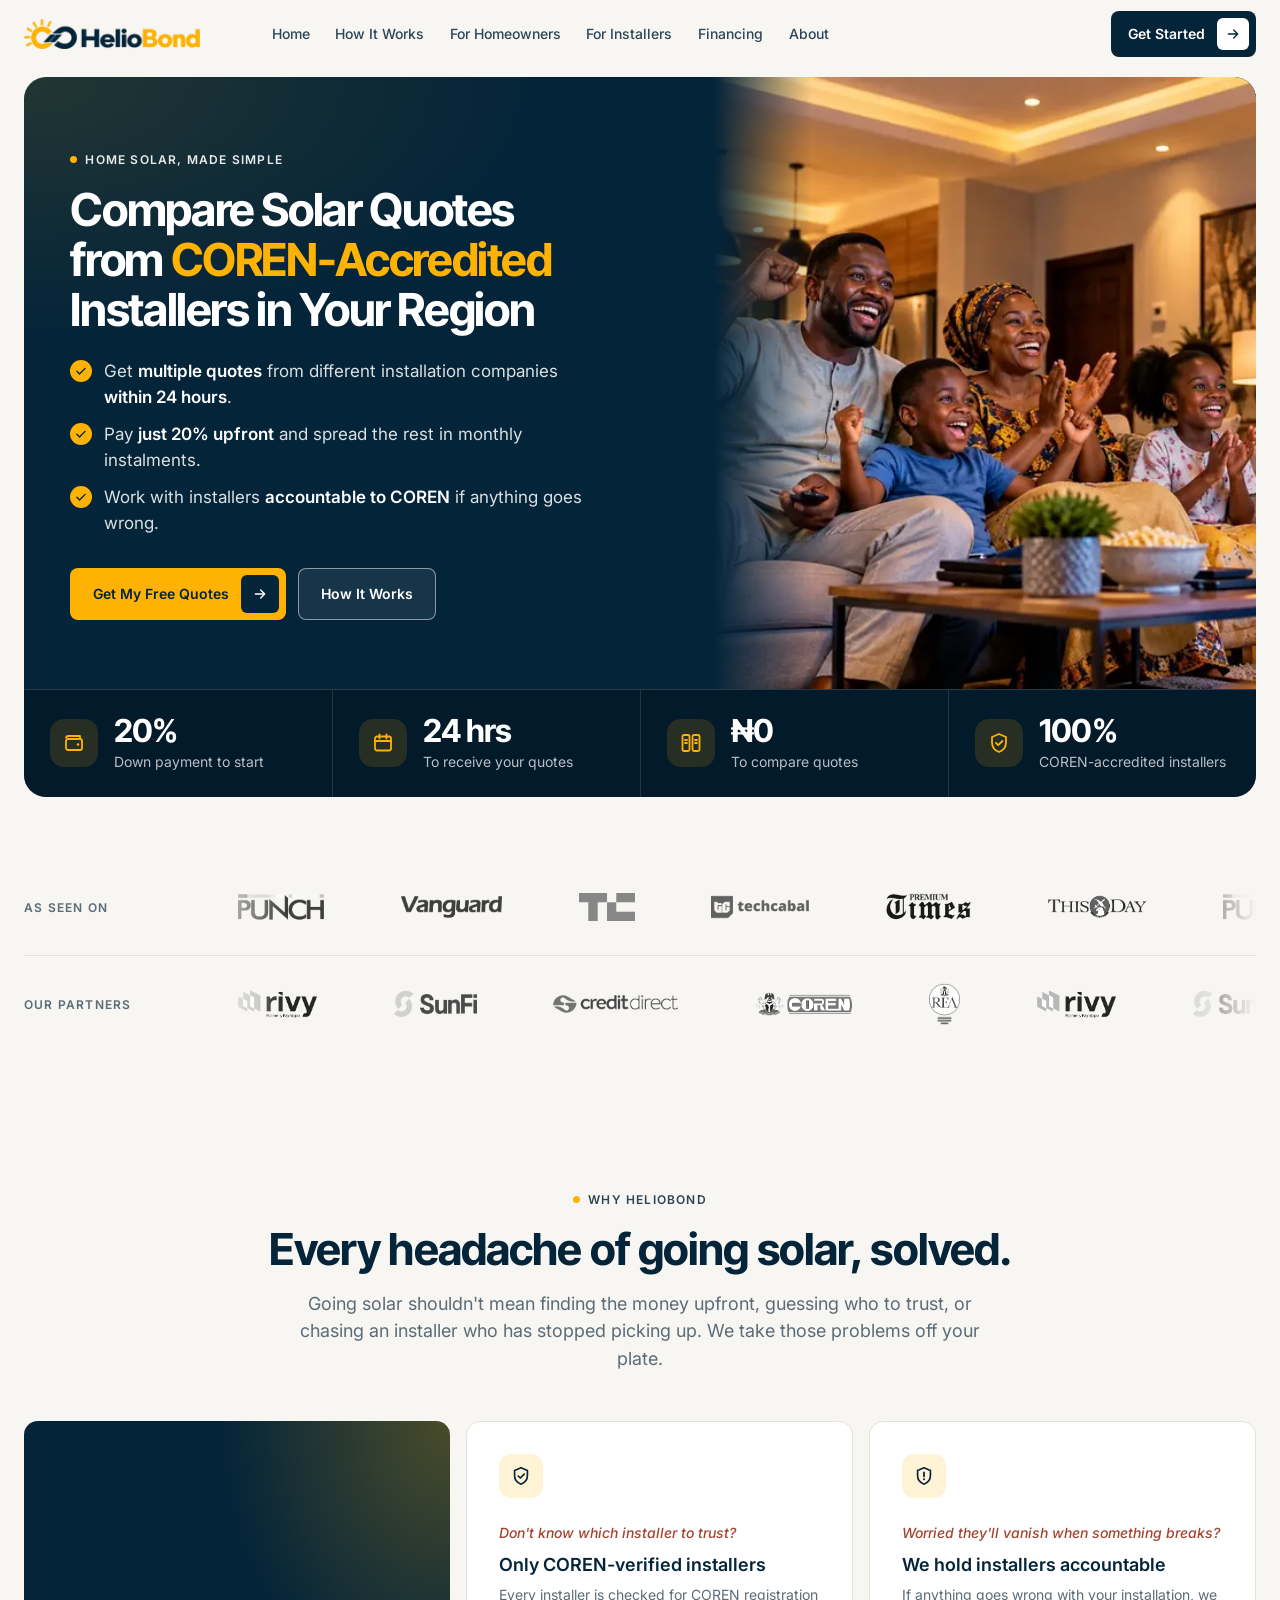
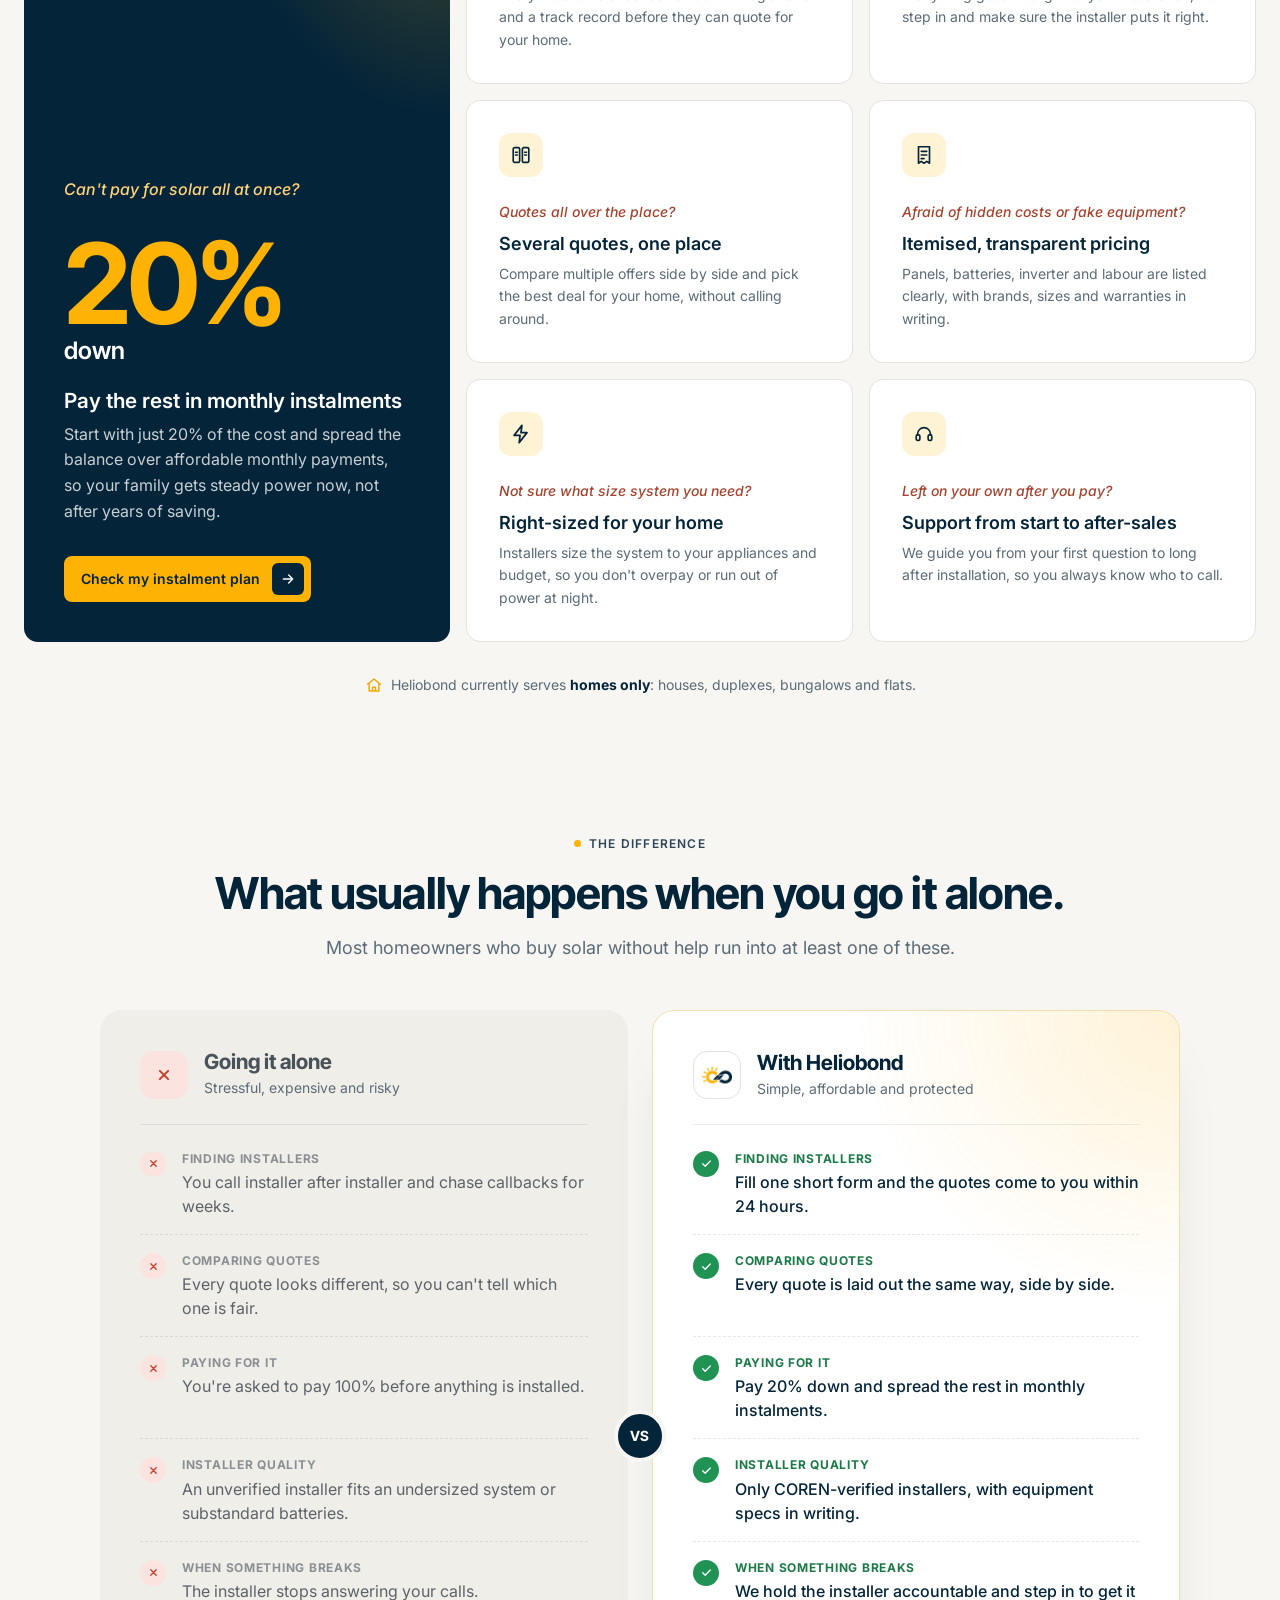
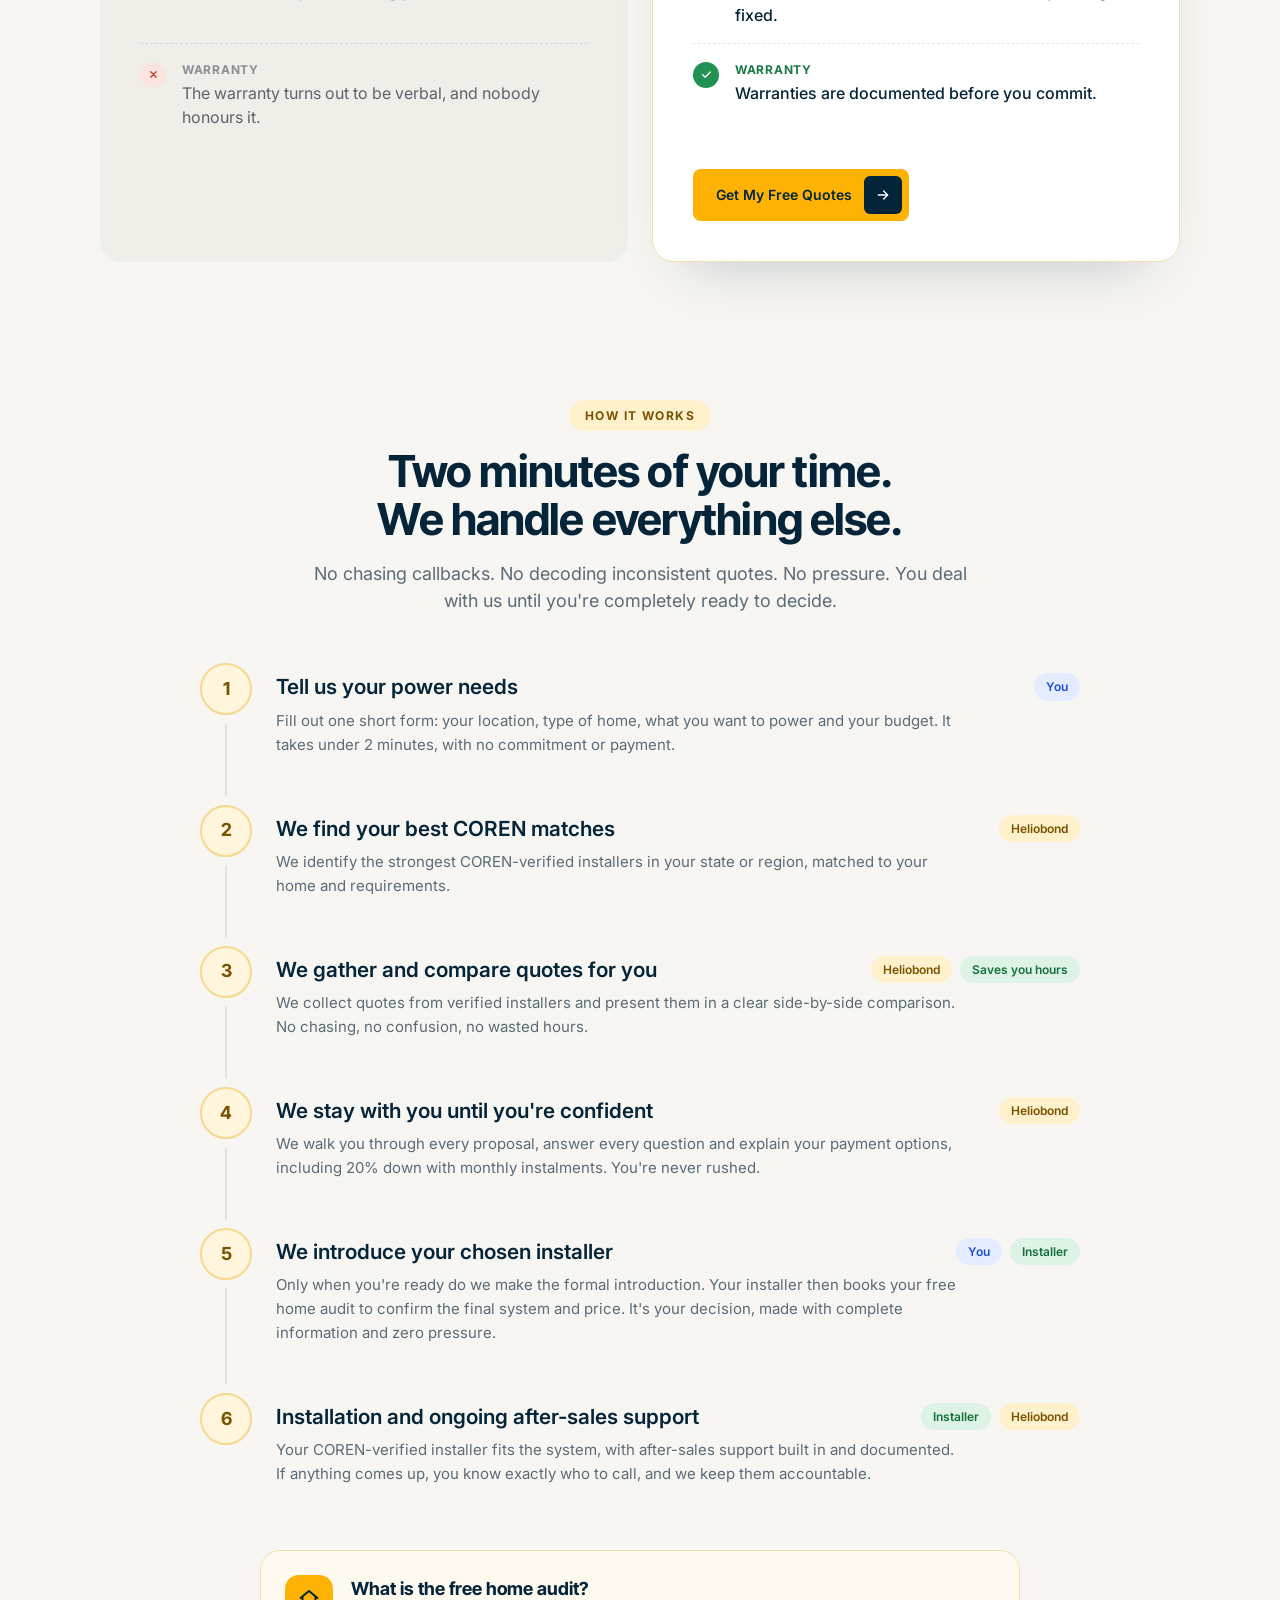
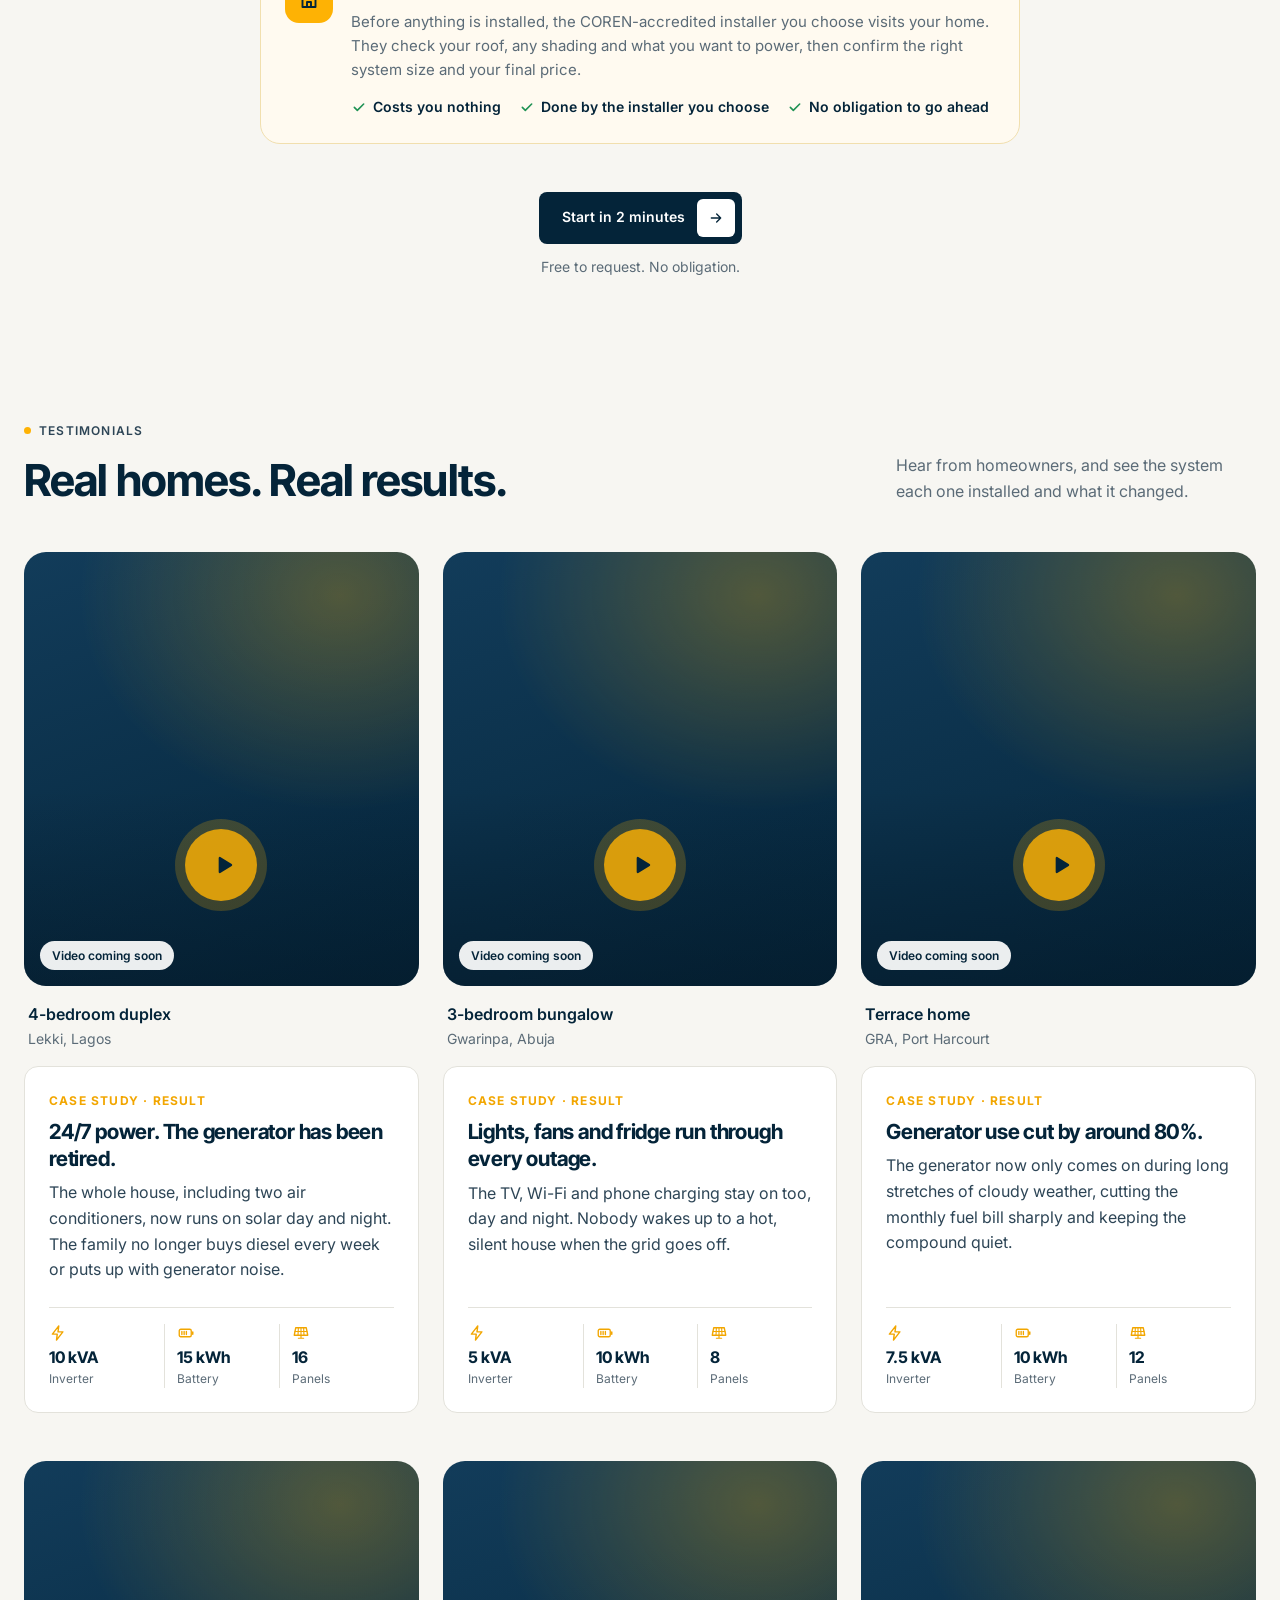
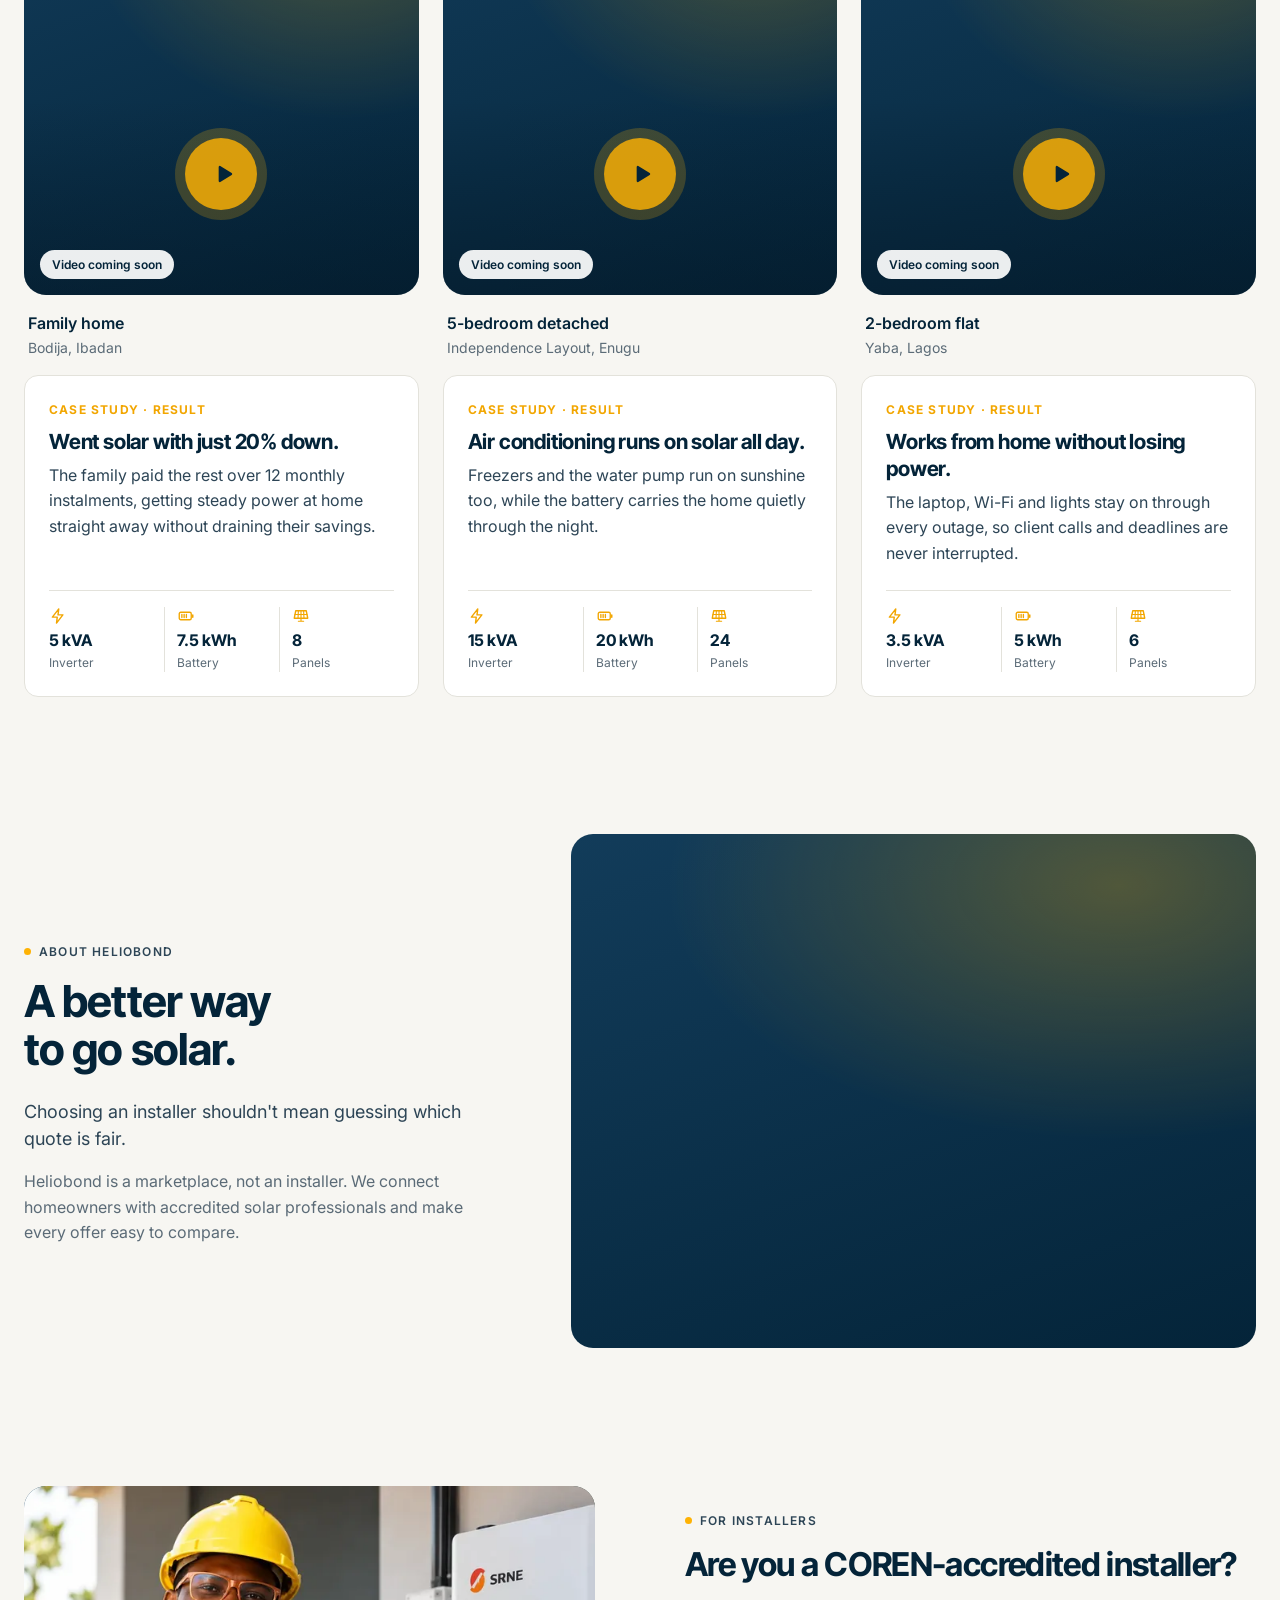
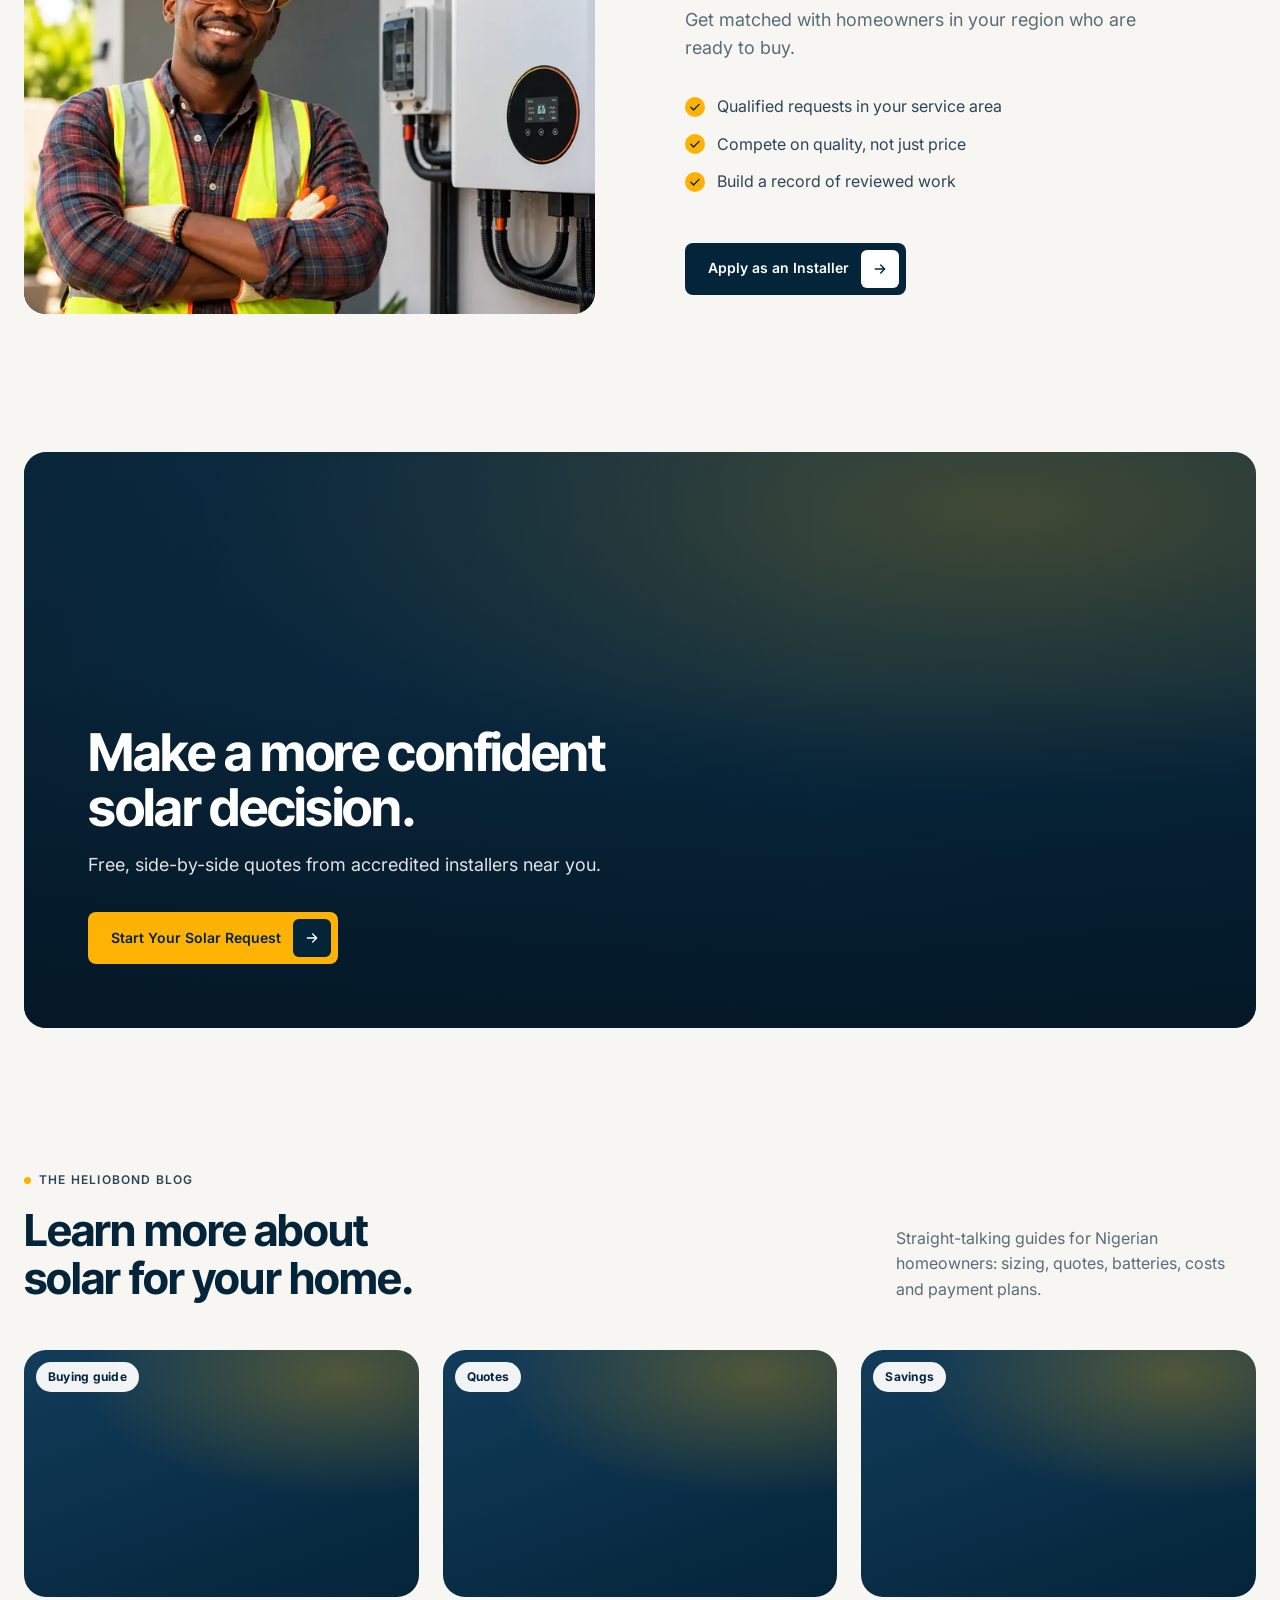
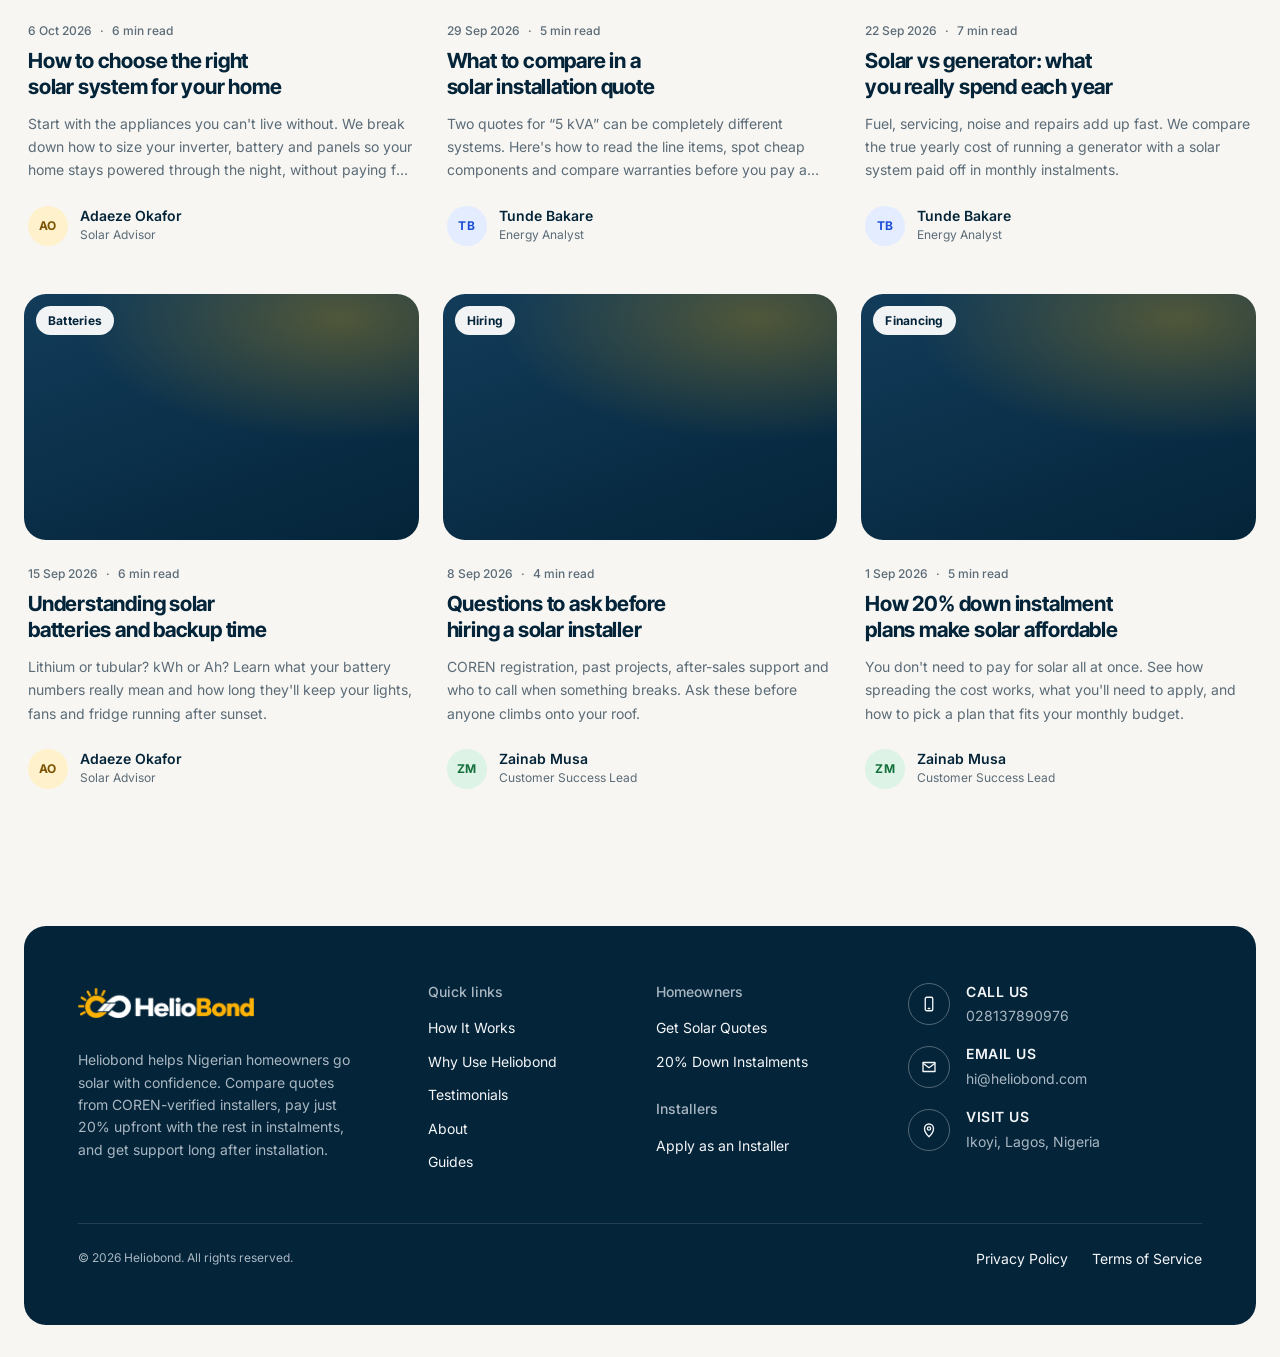
==== commit d80b2269: "Quote form fix list: search aliases, stable progress, instalment pricing, audit explainer - Applianc" ====
--- a/index.html
+++ b/index.html
@@ -6,16 +6,16 @@
   <title>Heliobond — Compare Solar Quotes from COREN-Accredited Installers</title>
   <meta name="description" content="Get multiple solar quotes from COREN-accredited installers within 24 hours, pay just 20% upfront with the rest in instalments, and work with installers accountable to COREN.">
   <meta name="theme-color" content="#042439">
-  <link rel="icon" href="assets/img/heliobond-mark.png?v=202610120003" type="image/png">
+  <link rel="icon" href="assets/img/heliobond-mark.png?v=202610231814" type="image/png">
 
   <link rel="preconnect" href="https://fonts.googleapis.com">
   <link rel="preconnect" href="https://fonts.gstatic.com" crossorigin>
   <link rel="preconnect" href="https://images.unsplash.com" crossorigin>
   <link rel="stylesheet" href="https://fonts.googleapis.com/css2?family=Inter+Tight:wght@500;600;700&family=Inter:wght@400;500;600&display=swap">
-  <link rel="stylesheet" href="assets/css/styles.css?v=202610120003">
+  <link rel="stylesheet" href="assets/css/styles.css?v=202610231814">
 
   <script>document.documentElement.classList.replace('no-js', 'js');</script>
-  <script src="assets/js/main.js?v=202610120003" defer></script>
+  <script src="assets/js/main.js?v=202610231814" defer></script>
 </head>
 <body>
   <!-- Icon sprite -->
@@ -51,7 +51,7 @@
   <header class="site-header">
     <div class="container site-header__inner">
       <a class="brand" href="#top">
-        <img src="assets/img/heliobond-logo.png?v=202610120003" alt="Heliobond" width="720" height="123">
+        <img src="assets/img/heliobond-logo.png?v=202610231814" alt="Heliobond" width="720" height="123">
       </a>
 
       <button class="nav-toggle" type="button" aria-expanded="false" aria-controls="site-nav">
@@ -113,25 +113,26 @@
           </div>
 
           <!--
-            TRUST STATS — sample figures. Confirm each one against your records
-            before going live, and keep them updated.
+            OFFER FACTS — each one is part of the Heliobond offer. Swap in proof
+            figures (homes powered, kVA installed, Google rating linked to the
+            real listing) only once they can be evidenced.
           -->
           <ul class="hero__stats">
             <li class="hero-stat">
-              <span class="hero-stat__icon" aria-hidden="true"><svg><use href="#i-house"/></svg></span>
-              <p><strong class="hero-stat__num">500+</strong><span class="hero-stat__label">Homes powered</span></p>
+              <span class="hero-stat__icon" aria-hidden="true"><svg><use href="#i-wallet"/></svg></span>
+              <p><strong class="hero-stat__num">20%</strong><span class="hero-stat__label">Down payment to start</span></p>
             </li>
             <li class="hero-stat">
-              <span class="hero-stat__icon" aria-hidden="true"><svg><use href="#i-bolt"/></svg></span>
-              <p><strong class="hero-stat__num">3,000+</strong><span class="hero-stat__label">kVA installed</span></p>
+              <span class="hero-stat__icon" aria-hidden="true"><svg><use href="#i-calendar"/></svg></span>
+              <p><strong class="hero-stat__num">24 hrs</strong><span class="hero-stat__label">To receive your quotes</span></p>
             </li>
             <li class="hero-stat">
-              <span class="hero-stat__icon" aria-hidden="true"><svg><use href="#i-video-chat"/></svg></span>
-              <p><strong class="hero-stat__num">200+</strong><span class="hero-stat__label">Customer testimonials</span></p>
+              <span class="hero-stat__icon" aria-hidden="true"><svg><use href="#i-compare"/></svg></span>
+              <p><strong class="hero-stat__num">₦0</strong><span class="hero-stat__label">To compare quotes</span></p>
             </li>
             <li class="hero-stat">
-              <span class="hero-stat__icon hero-stat__icon--google" aria-hidden="true"><svg><use href="#i-google"/></svg></span>
-              <p><strong class="hero-stat__num">4.8 <svg class="hero-stat__star" aria-hidden="true"><use href="#i-star"/></svg></strong><span class="hero-stat__label">Google rating</span></p>
+              <span class="hero-stat__icon" aria-hidden="true"><svg><use href="#i-badge"/></svg></span>
+              <p><strong class="hero-stat__num">100%</strong><span class="hero-stat__label">COREN-accredited installers</span></p>
             </li>
           </ul>
         </div>
@@ -154,27 +155,27 @@
           <div class="logo-strip__viewport">
             <ul class="logo-strip__list">
               <li class="logo-strip__item">
-                <img class="logo-strip__img" src="assets/img/logos/punch.png" alt="Punch" loading="lazy" decoding="async">
+                <img class="logo-strip__img" src="assets/img/logos/punch.png" alt="Punch" loading="eager" decoding="async">
                 <span class="wordmark wordmark--serif-heavy" aria-hidden="true">PUNCH</span>
               </li>
               <li class="logo-strip__item">
-                <img class="logo-strip__img" src="assets/img/logos/vanguard.png" alt="Vanguard" loading="lazy" decoding="async">
+                <img class="logo-strip__img" src="assets/img/logos/vanguard.png" alt="Vanguard" loading="eager" decoding="async">
                 <span class="wordmark wordmark--serif-italic" aria-hidden="true">Vanguard</span>
               </li>
               <li class="logo-strip__item">
-                <img class="logo-strip__img" src="assets/img/logos/techcrunch.png" alt="TechCrunch" loading="lazy" decoding="async">
+                <img class="logo-strip__img" src="assets/img/logos/techcrunch.png" alt="TechCrunch" loading="eager" decoding="async">
                 <span class="wordmark wordmark--sans-heavy" aria-hidden="true">TechCrunch</span>
               </li>
               <li class="logo-strip__item">
-                <img class="logo-strip__img" src="assets/img/logos/techcabal.png" alt="TechCabal" loading="lazy" decoding="async">
+                <img class="logo-strip__img" src="assets/img/logos/techcabal.png" alt="TechCabal" loading="eager" decoding="async">
                 <span class="wordmark wordmark--sans" aria-hidden="true">TechCabal</span>
               </li>
               <li class="logo-strip__item">
-                <img class="logo-strip__img" src="assets/img/logos/premium-times.png" alt="Premium Times" loading="lazy" decoding="async">
+                <img class="logo-strip__img" src="assets/img/logos/premium-times.png" alt="Premium Times" loading="eager" decoding="async">
                 <span class="wordmark wordmark--serif" aria-hidden="true">PREMIUM TIMES</span>
               </li>
               <li class="logo-strip__item">
-                <img class="logo-strip__img" src="assets/img/logos/thisday.png" alt="ThisDay Live" loading="lazy" decoding="async">
+                <img class="logo-strip__img" src="assets/img/logos/thisday.png" alt="ThisDay Live" loading="eager" decoding="async">
                 <span class="wordmark wordmark--serif-heavy" aria-hidden="true">THISDAY LIVE</span>
               </li>
             </ul>
@@ -185,23 +186,23 @@
           <div class="logo-strip__viewport">
             <ul class="logo-strip__list">
               <li class="logo-strip__item">
-                <img class="logo-strip__img" src="assets/img/logos/rivy.png" alt="Rivy" loading="lazy" decoding="async">
+                <img class="logo-strip__img" src="assets/img/logos/rivy.png" alt="Rivy" loading="eager" decoding="async">
                 <span class="wordmark wordmark--sans-heavy" aria-hidden="true">Rivy</span>
               </li>
               <li class="logo-strip__item">
-                <img class="logo-strip__img" src="assets/img/logos/sunfi.png" alt="SunFi" loading="lazy" decoding="async">
+                <img class="logo-strip__img" src="assets/img/logos/sunfi.png" alt="SunFi" loading="eager" decoding="async">
                 <span class="wordmark wordmark--sans" aria-hidden="true">SunFi</span>
               </li>
               <li class="logo-strip__item">
-                <img class="logo-strip__img" src="assets/img/logos/creditdirect.png" alt="CreditDirect" loading="lazy" decoding="async">
+                <img class="logo-strip__img" src="assets/img/logos/creditdirect.png" alt="CreditDirect" loading="eager" decoding="async">
                 <span class="wordmark wordmark--sans-heavy" aria-hidden="true">CreditDirect</span>
               </li>
               <li class="logo-strip__item">
-                <img class="logo-strip__img" src="assets/img/logos/coren.png" alt="COREN" loading="lazy" decoding="async">
+                <img class="logo-strip__img" src="assets/img/logos/coren.png" alt="COREN" loading="eager" decoding="async">
                 <span class="wordmark wordmark--serif-heavy" aria-hidden="true">COREN</span>
               </li>
               <li class="logo-strip__item">
-                <img class="logo-strip__img" src="assets/img/logos/rea.png" alt="Rural Electrification Agency" loading="lazy" decoding="async">
+                <img class="logo-strip__img" src="assets/img/logos/rea.png" alt="Rural Electrification Agency" loading="eager" decoding="async">
                 <span class="wordmark wordmark--sans-heavy" aria-hidden="true">REA</span>
               </li>
             </ul>
@@ -435,7 +436,7 @@
                   <li class="tag-chip tag-chip--installer">Installer</li>
                 </ul>
               </div>
-              <p>Only when you're ready do we make the formal introduction. It's your decision, made with complete information and zero pressure.</p>
+              <p>Only when you're ready do we make the formal introduction. Your installer then books your free home audit to confirm the final system and price. It's your decision, made with complete information and zero pressure.</p>
             </div>
           </li>
           <li class="timeline__step">
@@ -452,6 +453,19 @@
             </div>
           </li>
         </ol>
+
+        <aside class="audit-note" id="home-audit" aria-labelledby="audit-title">
+          <span class="audit-note__icon" aria-hidden="true"><svg><use href="#i-house"/></svg></span>
+          <div>
+            <h3 class="audit-note__title" id="audit-title">What is the free home audit?</h3>
+            <p>Before anything is installed, the COREN-accredited installer you choose visits your home. They check your roof, any shading and what you want to power, then confirm the right system size and your final price.</p>
+            <ul class="audit-note__facts">
+              <li><svg aria-hidden="true"><use href="#i-check"/></svg>Costs you nothing</li>
+              <li><svg aria-hidden="true"><use href="#i-check"/></svg>Done by the installer you choose</li>
+              <li><svg aria-hidden="true"><use href="#i-check"/></svg>No obligation to go ahead</li>
+            </ul>
+          </div>
+        </aside>
 
         <div class="steps__cta steps__cta--center">
           <a class="btn btn--dark" href="get-quotes.html">
@@ -860,7 +874,7 @@
       <div class="footer__panel">
         <div class="footer__brand">
           <a class="brand" href="#top">
-            <img src="assets/img/heliobond-logo-light.png?v=202610120003" alt="Heliobond" width="720" height="123">
+            <img src="assets/img/heliobond-logo-light.png?v=202610231814" alt="Heliobond" width="720" height="123">
           </a>
           <p>Heliobond helps Nigerian homeowners go solar with confidence. Compare quotes from COREN-verified installers, pay just 20% upfront with the rest in instalments, and get support long after installation.</p>
           <!-- Social links: add icon links here once official profiles exist. -->
--- a/assets/css/styles.css
+++ b/assets/css/styles.css
@@ -487,8 +487,8 @@
   height: 32px;
   max-width: 160px;
   object-fit: contain;
-  filter: grayscale(1);
-  opacity: 0.65;
+  filter: grayscale(1) contrast(1.15);
+  opacity: 0.9;
   transition: filter 0.2s var(--ease), opacity 0.2s var(--ease);
 }
 .logo-strip__item:hover .logo-strip__img { filter: none; opacity: 1; }
@@ -2370,17 +2370,19 @@
 .qa .qm-picker,
 .qa .qm-list,
 .qa .qm-calc,
+.qa .qm-proj,
 .qa .qm-note,
 .qa .qm-tip,
 .qa .qm-disclaimer { width: 100%; }
-.qa .qm-options--grid { grid-template-columns: repeat(2, minmax(0, 1fr)); }
+/* One answer per row on every question (the appliance and contact steps have their own layouts). */
+.qa .qm-options--grid,
+.qa .qm-zones { grid-template-columns: 1fr; }
 .qa .qm-row { display: grid; grid-template-columns: repeat(2, minmax(0, 1fr)); gap: var(--s-4); align-items: end; }
 .qa .qm-row .qm-label { margin-top: var(--s-5); }
 .qa .qm-picker .qm-row .qm-label { margin-top: 0 !important; }
 .qa .qm-stepper--lg { min-height: 54px; border: 1.5px solid #d9dcd8; border-radius: 12px; }
 .qa .qm-label { line-height: 1.3; }
 .qa .qm-note { margin-bottom: var(--s-5); }
-@media (max-width: 400px) { .qa .qm-options--grid { grid-template-columns: 1fr; } }
 
 /* ---------- Appliance tip ---------- */
 .qm-tip {
@@ -2428,10 +2430,10 @@
 }
 .qm-list__edit .qm-stepper { height: 44px; border-color: #e7d7a8; }
 .qm-list__edit .qm-stepper button { width: 40px; height: 40px; }
-.qm-list__night { display: flex; align-items: center; gap: var(--s-3); min-width: 0; font-size: var(--fs-xs); font-weight: 600; color: var(--c-ink-2); white-space: nowrap; }
-.qm-list__night .qm-select { flex: 1; min-width: 0; width: auto; min-height: 44px; border-color: #e7d7a8; }
+.qm-list__night { display: flex; flex: 1 1 260px; align-items: center; gap: 8px; min-width: 0; font-size: var(--fs-xs); font-weight: 600; color: var(--c-ink-2); white-space: nowrap; }
+.qm-list__night .qm-dd { flex: 1; min-width: 0; }
 @media (max-width: 400px) {
-  .qm-list__night span { display: none; }
+  .qm-list__night > span { display: none; }
 }
 
 /* ==========================================================================
@@ -2840,3 +2842,473 @@
 @media (prefers-reduced-motion: reduce) {
   .tr-pulse span { animation: none; }
 }
+
+/* ---------- Appliance step: how solar works explainer ---------- */
+.qm-explain {
+  margin-bottom: var(--s-6);
+  padding: clamp(1rem, 0.8rem + 1vw, 1.5rem);
+  border: 1px solid #f1dfae;
+  border-radius: 18px;
+  background: linear-gradient(180deg, #fffaf0, #fffdf8);
+}
+.qm-explain__kicker { margin-bottom: var(--s-3); font-size: var(--fs-xs); font-weight: 700; letter-spacing: 0.08em; text-transform: uppercase; color: #9a6700; }
+.qm-parts { display: grid; grid-template-columns: repeat(3, minmax(0, 1fr)); gap: var(--s-2); }
+.qm-parts li { display: grid; gap: var(--s-2); align-content: start; padding: var(--s-3); border-radius: 12px; background: #fff; border: 1px solid #f3e6bf; }
+.qm-parts__icon { display: grid; place-items: center; width: 36px; height: 36px; border-radius: 10px; background: var(--c-amber); color: var(--c-navy); }
+.qm-parts__icon svg { width: 18px; height: 18px; }
+.qm-parts strong { display: block; font-size: var(--fs-sm); font-weight: 700; color: var(--c-ink); }
+.qm-parts span { display: block; margin-top: 2px; font-size: var(--fs-xs); line-height: 1.5; color: var(--c-ink-2); }
+.qm-parts b { font-weight: 600; color: var(--c-ink); }
+
+.qm-chain { display: flex; flex-wrap: wrap; align-items: center; gap: 6px; margin-top: var(--s-4); }
+.qm-chain span { padding: 5px 10px; border-radius: var(--r-pill); background: #fff; border: 1px solid #ecd9a6; font-size: var(--fs-xs); font-weight: 600; color: var(--c-ink-2); white-space: nowrap; }
+.qm-chain .qm-chain__end { background: var(--c-navy); border-color: var(--c-navy); color: var(--c-amber); }
+.qm-chain svg { width: 14px; height: 14px; color: #c9a646; }
+
+.qm-explain__why { margin-top: var(--s-4); padding: var(--s-4); border-radius: 12px; background: #fff; border-left: 3px solid var(--c-amber); }
+.qm-explain__q { margin-bottom: 4px; font-family: var(--f-display); font-size: var(--fs-base); font-weight: 700; color: var(--c-ink); }
+.qm-explain__why p:last-child { font-size: var(--fs-sm); line-height: 1.6; color: var(--c-ink-2); }
+.qm-explain__why strong { color: var(--c-ink); }
+
+.qm-explain__tip { display: flex; gap: var(--s-2); margin-top: var(--s-4); font-size: var(--fs-sm); line-height: 1.55; color: #1d4f33; }
+.qm-explain__tip svg { flex: none; width: 20px; height: 20px; margin-top: 1px; padding: 4px; border-radius: 50%; background: #1f9254; color: #fff; }
+.qm-explain__tip strong { color: #123d27; }
+
+.qa .qm-step.is-entering .qm-explain { animation: qa-rise 0.4s cubic-bezier(0.2, 0.8, 0.2, 1) 0.1s both; }
+
+@media (max-width: 640px) {
+  .qm-parts { grid-template-columns: 1fr; }
+  .qm-parts li { grid-template-columns: 36px minmax(0, 1fr); align-items: start; gap: var(--s-3); }
+  .qm-chain span { white-space: normal; }
+}
+
+/* ==========================================================================
+   Custom dropdown (appliance picker and night hours)
+   ========================================================================== */
+.qm-dd { position: relative; min-width: 0; }
+.qm-dd [hidden] { display: none !important; }
+/* Finished entrance animations still count as transforms, which would trap the phone sheet. */
+.qa *:has(.qm-dd.is-open) { animation: none !important; }
+.qa .qm-picker:has(.qm-dd.is-open),
+.qa .qm-row > div:has(.qm-dd.is-open),
+.qa .qm-list__item:has(.qm-dd.is-open) { position: relative; z-index: 30; }
+
+.qm-dd__btn {
+  display: flex;
+  align-items: center;
+  gap: 12px;
+  width: 100%;
+  min-height: 54px;
+  padding: 0 14px 0 10px;
+  border: 1.5px solid #d9dcd8;
+  border-radius: 12px;
+  background: #fff;
+  font: inherit;
+  color: var(--c-ink);
+  text-align: left;
+  cursor: pointer;
+  transition: border-color 0.15s var(--ease), box-shadow 0.15s var(--ease), background 0.15s var(--ease);
+}
+.qm-dd__btn:hover { border-color: #e2c26a; }
+.qm-dd__btn:focus-visible,
+.qm-dd.is-open .qm-dd__btn { outline: none; border-color: var(--c-amber); box-shadow: 0 0 0 4px rgba(254, 178, 4, 0.18); }
+.qm-dd__btn.is-empty .qm-dd__label { font-weight: 500; color: var(--c-muted); }
+
+.qm-dd__icon {
+  display: grid;
+  place-items: center;
+  flex: none;
+  width: 34px;
+  height: 34px;
+  border-radius: 10px;
+  background: #fff4d6;
+  color: #9a6700;
+}
+.qm-dd__icon svg { width: 18px; height: 18px; }
+.qm-dd__btn.is-empty .qm-dd__icon { background: var(--c-surface-2, #f3f4f2); color: var(--c-muted); }
+.qm-dd__label { flex: 1; min-width: 0; overflow: hidden; font-size: var(--fs-base); font-weight: 600; white-space: nowrap; text-overflow: ellipsis; }
+.qm-dd__meta {
+  flex: none;
+  padding: 3px 9px;
+  border-radius: 999px;
+  background: #f1f3f0;
+  font-size: var(--fs-xs);
+  font-weight: 600;
+  font-variant-numeric: tabular-nums;
+  color: var(--c-muted);
+  white-space: nowrap;
+}
+.qm-dd__meta--warn { background: #fff1e0; color: #b54708; }
+.qm-dd__btn .qm-dd__meta { flex-shrink: 1; min-width: 0; overflow: hidden; text-overflow: ellipsis; }
+.qm-row .qm-dd__btn .qm-dd__meta { display: none; }
+@media (max-width: 599px) {
+  .qm-row .qm-dd__btn { gap: 8px; padding-left: 14px; padding-right: 10px; }
+  .qm-row .qm-dd__btn .qm-dd__icon { display: none; }
+}
+.qm-dd__chev { display: grid; flex: none; color: var(--c-muted); transition: transform 0.2s var(--ease); }
+.qm-dd__chev svg { width: 18px; height: 18px; }
+.qm-dd.is-open .qm-dd__chev { transform: rotate(180deg); color: var(--c-ink); }
+
+/* Compact version inside the appliance list */
+.qm-dd--sm .qm-dd__btn { min-height: 44px; gap: 8px; padding: 0 10px 0 6px; border-color: #e7d7a8; border-radius: 10px; }
+.qm-dd--sm .qm-dd__icon { width: 30px; height: 30px; border-radius: 8px; }
+.qm-dd--sm .qm-dd__icon svg { width: 16px; height: 16px; }
+.qm-dd--sm .qm-dd__label { font-size: var(--fs-sm); }
+.qm-dd--sm .qm-dd__btn .qm-dd__meta { display: none; }
+
+.qm-dd__panel {
+  position: absolute;
+  top: calc(100% + 8px);
+  left: 0;
+  right: 0;
+  z-index: 40;
+  display: flex;
+  flex-direction: column;
+  min-width: 260px;
+  max-height: 360px;
+  overflow: hidden;
+  border: 1px solid #e6e2d6;
+  border-radius: 16px;
+  background: #fff;
+  box-shadow: 0 24px 48px -16px rgba(4, 22, 36, 0.28), 0 4px 12px rgba(4, 22, 36, 0.06);
+  white-space: normal;
+  animation: qm-dd-in 0.18s cubic-bezier(0.2, 0.8, 0.2, 1);
+  transform-origin: top center;
+}
+.qm-dd--sm .qm-dd__panel { left: auto; width: 300px; }
+@keyframes qm-dd-in { from { opacity: 0; transform: translateY(-6px) scale(0.98); } to { opacity: 1; transform: none; } }
+
+.qm-dd__head { display: none; }
+.qm-dd__search {
+  display: flex;
+  align-items: center;
+  gap: 10px;
+  margin: 10px 10px 4px;
+  padding: 0 12px;
+  border: 1.5px solid #e6e2d6;
+  border-radius: 10px;
+  background: #faf9f6;
+  color: var(--c-muted);
+}
+.qm-dd__search:focus-within { border-color: var(--c-amber); background: #fff; }
+.qm-dd__search svg { flex: none; width: 17px; height: 17px; }
+.qm-dd__search input { flex: 1; min-width: 0; height: 42px; border: 0; background: none; font: inherit; font-size: 1rem; color: var(--c-ink); outline: none; }
+
+.qm-dd__list { position: relative; flex: 1; overflow-y: auto; overscroll-behavior: contain; padding: 6px; scrollbar-width: thin; }
+.qm-dd__group {
+  position: sticky;
+  top: -6px;
+  z-index: 1;
+  display: flex;
+  align-items: center;
+  gap: 6px;
+  margin: 0 -6px;
+  padding: 10px 16px 6px;
+  background: rgba(255, 255, 255, 0.96);
+  font-size: 0.6875rem;
+  font-weight: 700;
+  letter-spacing: 0.08em;
+  text-transform: uppercase;
+  color: #9a6700;
+}
+.qm-dd__group svg { width: 13px; height: 13px; }
+.qm-dd__opt {
+  display: flex;
+  align-items: center;
+  gap: 10px;
+  width: 100%;
+  min-height: 46px;
+  padding: 6px 10px 6px 6px;
+  border: 0;
+  border-radius: 10px;
+  background: none;
+  font: inherit;
+  color: var(--c-ink);
+  text-align: left;
+  cursor: pointer;
+}
+.qm-dd__opt .qm-dd__icon { width: 30px; height: 30px; border-radius: 8px; background: #f6f5f1; color: var(--c-muted); }
+.qm-dd__opt .qm-dd__icon svg { width: 16px; height: 16px; }
+.qm-dd__opt .qm-dd__label { font-size: var(--fs-sm); font-weight: 500; }
+.qm-dd__opt:hover,
+.qm-dd__opt:focus-visible { outline: none; background: #fdf6e3; }
+.qm-dd__opt:focus-visible { box-shadow: inset 0 0 0 2px rgba(254, 178, 4, 0.6); }
+.qm-dd__opt.is-selected { background: #fff4d6; }
+.qm-dd__opt.is-selected .qm-dd__label { font-weight: 700; }
+.qm-dd__opt.is-selected .qm-dd__icon { background: var(--c-amber); color: var(--c-navy, #041624); }
+.qm-dd__tick { display: grid; flex: none; width: 18px; color: #9a6700; opacity: 0; }
+.qm-dd__tick svg { width: 16px; height: 16px; }
+.qm-dd__opt.is-selected .qm-dd__tick { opacity: 1; }
+.qm-dd__empty { padding: 18px 12px; font-size: var(--fs-sm); text-align: center; color: var(--c-muted); }
+
+/* Phones: open as a bottom sheet */
+@media (max-width: 599px) {
+  html.qm-dd-lock { overflow: hidden; }
+  .qm-dd.is-open::before {
+    content: "";
+    position: fixed;
+    inset: 0;
+    z-index: 200;
+    background: rgba(4, 22, 36, 0.45);
+    animation: qm-dd-fade 0.2s ease;
+  }
+  .qm-dd__panel,
+  .qm-dd--sm .qm-dd__panel {
+    position: fixed;
+    top: auto;
+    bottom: 0;
+    left: 0;
+    right: 0;
+    z-index: 201;
+    width: auto;
+    min-width: 0;
+    max-height: min(78vh, 560px);
+    padding-bottom: env(safe-area-inset-bottom);
+    border: 0;
+    border-radius: 20px 20px 0 0;
+    box-shadow: 0 -12px 40px rgba(4, 22, 36, 0.2);
+    animation: qm-dd-sheet 0.28s cubic-bezier(0.2, 0.8, 0.2, 1);
+  }
+  .qm-dd__head {
+    display: flex;
+    align-items: center;
+    justify-content: space-between;
+    gap: 12px;
+    padding: 18px 16px 8px 20px;
+    font-family: var(--f-display);
+    font-size: var(--fs-md);
+  }
+  .qm-dd__head::before {
+    content: "";
+    position: absolute;
+    top: 8px;
+    left: 50%;
+    width: 40px;
+    height: 4px;
+    margin-left: -20px;
+    border-radius: 4px;
+    background: #d9dcd8;
+  }
+  .qm-dd__close {
+    display: grid;
+    place-items: center;
+    flex: none;
+    width: 36px;
+    height: 36px;
+    border: 0;
+    border-radius: 50%;
+    background: #f1f3f0;
+    color: var(--c-ink);
+    cursor: pointer;
+  }
+  .qm-dd__close svg { width: 16px; height: 16px; }
+  .qm-dd__search { margin: 4px 16px 6px; }
+  .qm-dd__list { padding: 6px 10px 14px; }
+  .qm-dd__group { margin: 0 -10px; padding-inline: 20px; }
+  .qm-dd__opt { min-height: 52px; }
+}
+@keyframes qm-dd-fade { from { opacity: 0; } }
+@keyframes qm-dd-sheet { from { transform: translateY(100%); } to { transform: none; } }
+@media (prefers-reduced-motion: reduce) {
+  .qm-dd__panel, .qm-dd.is-open::before { animation: none !important; }
+}
+
+/* ==========================================================================
+   Projected system card (appliance step)
+   ========================================================================== */
+.qm-proj {
+  position: relative;
+  margin-top: var(--s-6);
+  padding: 22px;
+  overflow: hidden;
+  border-radius: 20px;
+  background:
+    radial-gradient(120% 90% at 100% 0%, rgba(254, 178, 4, 0.16), transparent 55%),
+    linear-gradient(160deg, #0a2a40 0%, #041624 100%);
+  color: #fff;
+  isolation: isolate;
+}
+.qm-proj__head { display: flex; align-items: center; justify-content: space-between; gap: 12px; }
+.qm-proj__kicker { display: flex; align-items: center; gap: 8px; font-size: var(--fs-xs); font-weight: 700; letter-spacing: 0.08em; text-transform: uppercase; color: var(--c-amber); }
+.qm-proj__kicker svg { width: 16px; height: 16px; }
+.qm-proj__pill { padding: 4px 10px; border: 1px solid rgba(255, 255, 255, 0.18); border-radius: 999px; font-size: 0.6875rem; font-weight: 600; color: rgba(255, 255, 255, 0.75); }
+
+.qm-proj__specs { display: grid; grid-template-columns: repeat(2, minmax(0, 1fr)); gap: 10px; margin-top: 18px; }
+.qm-proj__spec {
+  display: flex;
+  align-items: flex-start;
+  gap: 12px;
+  min-width: 0;
+  padding: 16px;
+  border: 1px solid rgba(255, 255, 255, 0.08);
+  border-radius: 14px;
+  background: rgba(255, 255, 255, 0.05);
+}
+.qm-proj__spec > div { display: grid; gap: 2px; min-width: 0; }
+.qm-proj__ico { display: grid; place-items: center; flex: none; width: 38px; height: 38px; border-radius: 11px; background: rgba(254, 178, 4, 0.14); color: var(--c-amber); }
+.qm-proj__ico svg { width: 20px; height: 20px; }
+.qm-proj__label { font-size: var(--fs-xs); font-weight: 500; color: rgba(255, 255, 255, 0.62); }
+.qm-proj__spec strong { font-family: var(--f-display); font-size: 1.375rem; font-weight: 700; line-height: 1.2; letter-spacing: -0.01em; color: #fff; }
+.qm-proj__spec small { font-size: 0.75rem; line-height: 1.4; color: rgba(255, 255, 255, 0.55); }
+
+.qm-proj__spend {
+  display: flex;
+  align-items: center;
+  justify-content: space-between;
+  gap: 16px;
+  margin-top: 18px;
+  padding-top: 18px;
+  border-top: 1px dashed rgba(255, 255, 255, 0.16);
+}
+.qm-proj__spend > div:first-child { display: grid; gap: 2px; }
+.qm-proj__spend > div:first-child strong { font-family: var(--f-display); font-size: clamp(1.625rem, 1.3rem + 1vw, 2rem); font-weight: 700; line-height: 1.1; letter-spacing: -0.02em; color: var(--c-amber); }
+.qm-proj__down {
+  display: grid;
+  gap: 1px;
+  padding: 10px 14px;
+  border-radius: 12px;
+  background: rgba(254, 178, 4, 0.12);
+  text-align: right;
+}
+.qm-proj__down span { font-size: 0.75rem; font-weight: 600; color: var(--c-amber); }
+.qm-proj__down strong { font-family: var(--f-display); font-size: var(--fs-md); font-weight: 700; color: #fff; }
+.qm-proj__down small { font-size: 0.6875rem; color: rgba(255, 255, 255, 0.6); }
+
+.qm-proj__note { display: flex; gap: 10px; margin-top: 16px; font-size: var(--fs-xs); line-height: 1.55; color: rgba(255, 255, 255, 0.62); }
+.qm-proj__note svg { flex: none; width: 16px; height: 16px; margin-top: 1px; color: var(--c-amber); }
+.qm-proj__note strong { color: #fff; }
+
+.qm-proj.is-empty .qm-proj__spec strong,
+.qm-proj.is-empty .qm-proj__spend strong { color: rgba(255, 255, 255, 0.35); }
+
+@media (max-width: 599px) {
+  .qm-proj { padding: 18px 16px; border-radius: 18px; }
+  .qm-proj__spec { flex-direction: column; gap: 10px; padding: 14px; }
+  .qm-proj__ico { width: 34px; height: 34px; }
+  .qm-proj__spend { flex-direction: column; align-items: stretch; gap: 12px; }
+  .qm-proj__down { grid-template-columns: 1fr auto; align-items: center; text-align: left; }
+  .qm-proj__down strong { grid-row: span 2; grid-column: 2; }
+}
+
+/* ---------- How many run at night ---------- */
+.qm-list__edit { display: flex; flex-wrap: wrap; }
+.qm-list__edit .qm-stepper { flex: none; }
+.qm-list__info { display: flex; flex-direction: column; align-items: flex-start; gap: 2px; }
+.qm-list__tag {
+  display: inline-flex;
+  align-items: center;
+  gap: 6px;
+  margin-top: 6px;
+  padding: 3px 10px 3px 8px;
+  border-radius: 999px;
+  background: #0a2a40;
+  font-size: 0.75rem;
+  font-weight: 600;
+  color: #fff;
+}
+.qm-list__tag svg { width: 13px; height: 13px; color: var(--c-amber); }
+.qm-list__tag--day { background: #fff1c7; color: #7a5200; }
+.qm-list__tag--day svg { color: #b07800; }
+
+.qm-nightqty { margin-top: var(--s-4); animation: qa-rise 0.3s cubic-bezier(0.2, 0.8, 0.2, 1) both; }
+.qa .qm-picker .qm-nightqty .qm-label { margin-top: 0; }
+.qm-nightqty__hint { display: flex; gap: 8px; margin-top: 8px; font-size: var(--fs-xs); line-height: 1.5; color: var(--c-muted); }
+.qm-nightqty__hint svg { flex: none; width: 14px; height: 14px; margin-top: 2px; color: #9a6700; }
+
+.qm-explain__dayonly { display: block; margin-top: 6px; }
+.qm-explain__tip .qm-explain__dayonly svg { display: inline-block; width: 15px; height: 15px; margin: 0 3px -3px 2px; padding: 0; border-radius: 0; background: none; color: #b07800; }
+.qm-list__info .qm-list__tag { font-size: 0.75rem; color: #fff; }
+.qm-list__info .qm-list__tag--day { color: #7a5200; }
+
+/* ---------- Appliance search: clear button ---------- */
+.qm-dd__search input::-webkit-search-cancel-button { -webkit-appearance: none; display: none; }
+.qm-dd__clear {
+  display: grid;
+  place-items: center;
+  flex: none;
+  width: 26px;
+  height: 26px;
+  margin-right: -4px;
+  border: 0;
+  border-radius: 50%;
+  background: #e9e7e0;
+  color: var(--c-ink);
+  cursor: pointer;
+}
+.qm-dd__clear:hover { background: #dedbd2; }
+.qm-dd__clear svg { width: 12px; height: 12px; }
+.qm-dd__empty { line-height: 1.55; }
+
+/* ---------- Instalments on the price steps ---------- */
+.qm-instal-line {
+  display: flex;
+  gap: 12px;
+  align-items: flex-start;
+  margin-bottom: var(--s-5);
+  padding: 14px 16px;
+  border: 1px solid #f1dfae;
+  border-radius: 14px;
+  background: #fffaf0;
+  font-size: var(--fs-sm);
+  line-height: 1.55;
+  color: #5a4a22;
+}
+.qm-instal-line svg { flex: none; width: 20px; height: 20px; margin-top: 1px; color: #9a6700; }
+.qm-instal-line strong { color: var(--c-ink); }
+
+.qm-instal {
+  margin-top: var(--s-5);
+  padding: 20px;
+  border-radius: 18px;
+  background: linear-gradient(160deg, #0a2a40 0%, #041624 100%);
+  color: #fff;
+  animation: qa-rise 0.3s cubic-bezier(0.2, 0.8, 0.2, 1) both;
+}
+.qm-instal__title { display: flex; align-items: center; gap: 10px; font-family: var(--f-display); font-size: var(--fs-md); font-weight: 700; }
+.qm-instal__title svg { width: 22px; height: 22px; color: var(--c-amber); }
+.qm-instal__steps { display: grid; gap: 12px; margin: 16px 0 0; padding: 0; list-style: none; }
+.qm-instal__steps li { display: flex; gap: 12px; align-items: flex-start; }
+.qm-instal__steps li > span {
+  display: grid;
+  place-items: center;
+  flex: none;
+  width: 26px;
+  height: 26px;
+  border-radius: 50%;
+  background: var(--c-amber);
+  font-size: 0.8125rem;
+  font-weight: 700;
+  color: #041624;
+}
+.qm-instal__steps div { display: grid; gap: 2px; }
+.qm-instal__steps strong { font-size: var(--fs-sm); }
+.qm-instal__steps small { font-size: var(--fs-xs); line-height: 1.5; color: rgba(255, 255, 255, 0.68); }
+.qa .qm-instal .qm-label { margin-top: 20px; color: #fff; }
+.qm-optional { margin-left: 6px; font-weight: 500; color: rgba(255, 255, 255, 0.6); }
+.qa .qm-instal .qm-affix { border-color: transparent; background: #fff; }
+.qm-instal .qm-hint { color: rgba(255, 255, 255, 0.6); }
+.qm-instal .qm-primary { width: 100%; margin-top: 18px; }
+
+/* ---------- Free home audit explainer (How it works) ---------- */
+.audit-note {
+  display: flex;
+  gap: 18px;
+  align-items: flex-start;
+  max-width: 760px;
+  margin: var(--s-8, 48px) auto 0;
+  padding: 24px;
+  border: 1px solid #f1dfae;
+  border-radius: 20px;
+  background: #fffaf0;
+}
+.audit-note__icon { display: grid; place-items: center; flex: none; width: 48px; height: 48px; border-radius: 14px; background: var(--c-amber); color: var(--c-navy, #041624); }
+.audit-note__icon svg { width: 24px; height: 24px; }
+.audit-note__title { font-family: var(--f-display); font-size: var(--fs-md); font-weight: 700; color: var(--c-ink); }
+.audit-note p { margin-top: 6px; font-size: 0.9375rem; line-height: 1.6; color: var(--c-muted); }
+.audit-note__facts { display: flex; flex-wrap: wrap; gap: 8px 18px; margin: 14px 0 0; padding: 0; list-style: none; }
+.audit-note__facts li { display: inline-flex; align-items: center; gap: 6px; font-size: var(--fs-sm); font-weight: 600; color: var(--c-ink); }
+.audit-note__facts svg { width: 16px; height: 16px; color: #1f9254; }
+@media (max-width: 599px) {
+  .audit-note { flex-direction: column; gap: 14px; padding: 20px; }
+  .audit-note__facts { flex-direction: column; }
+}
